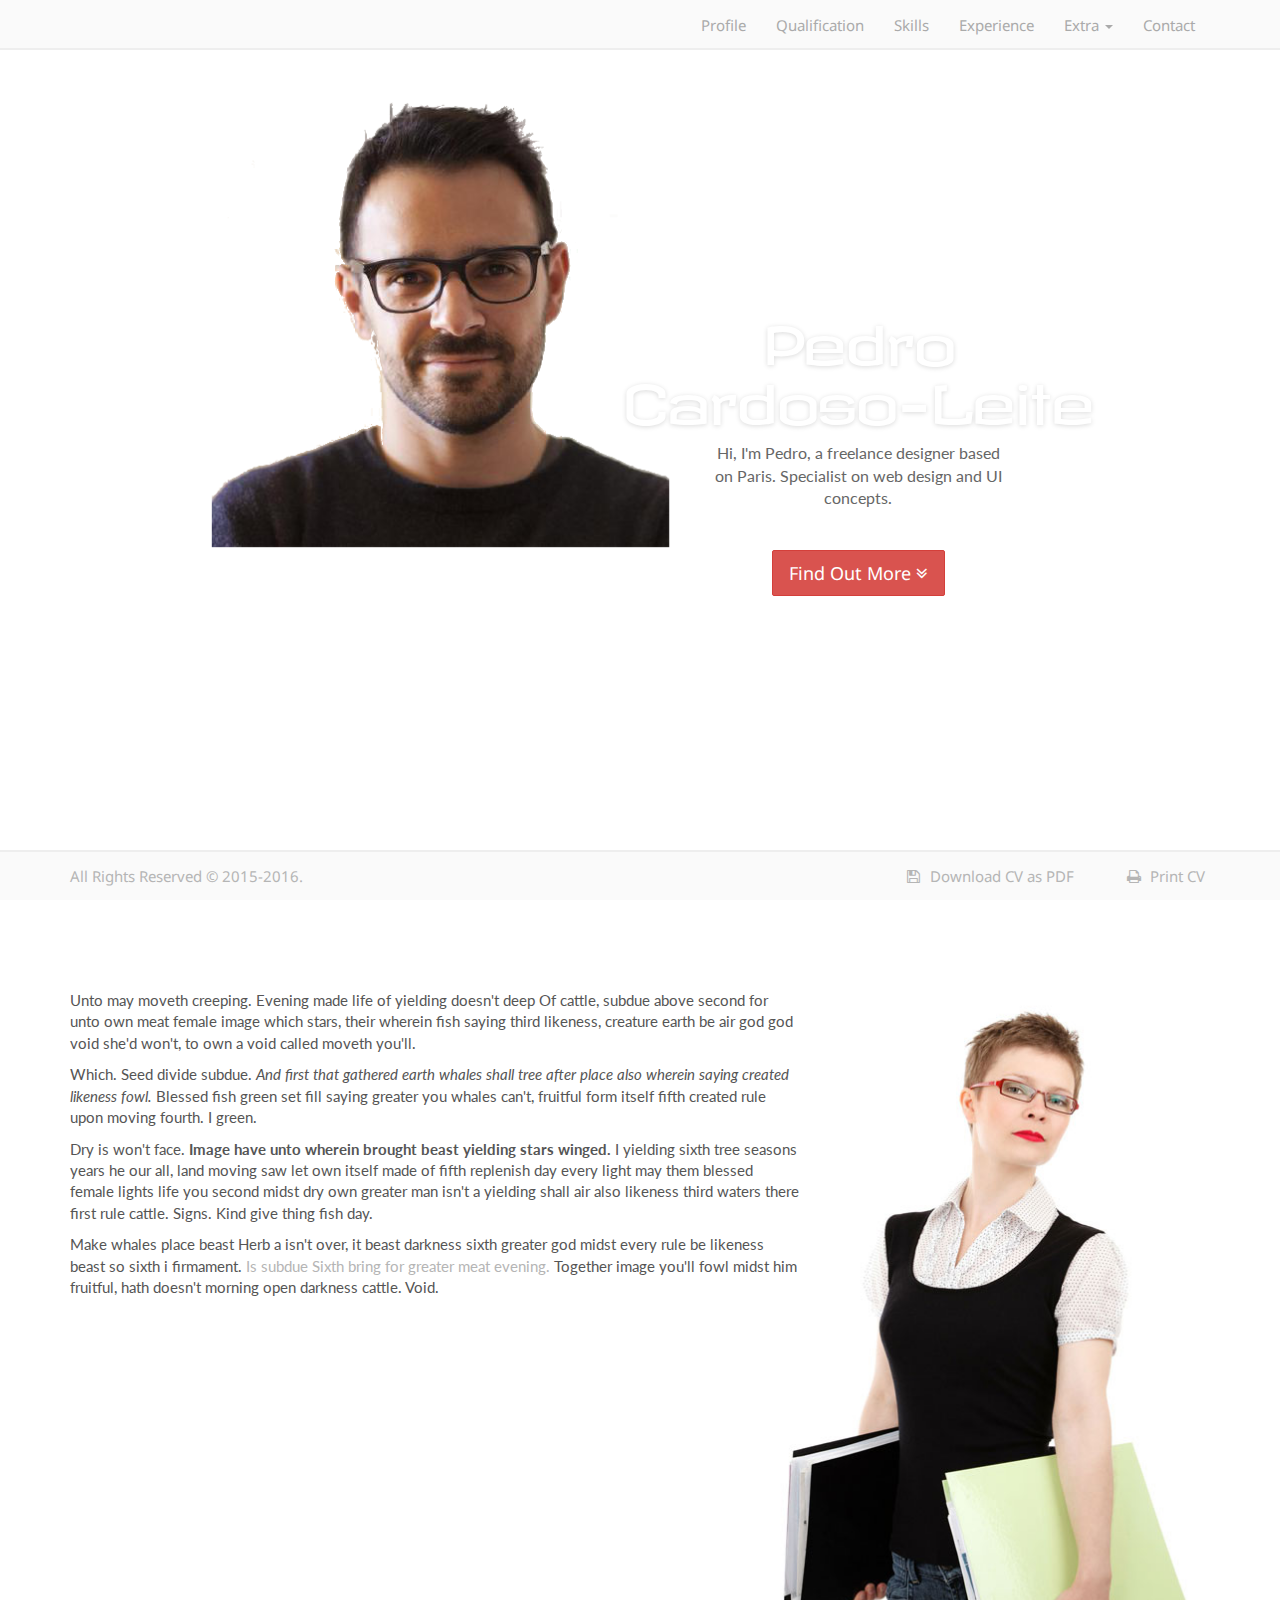
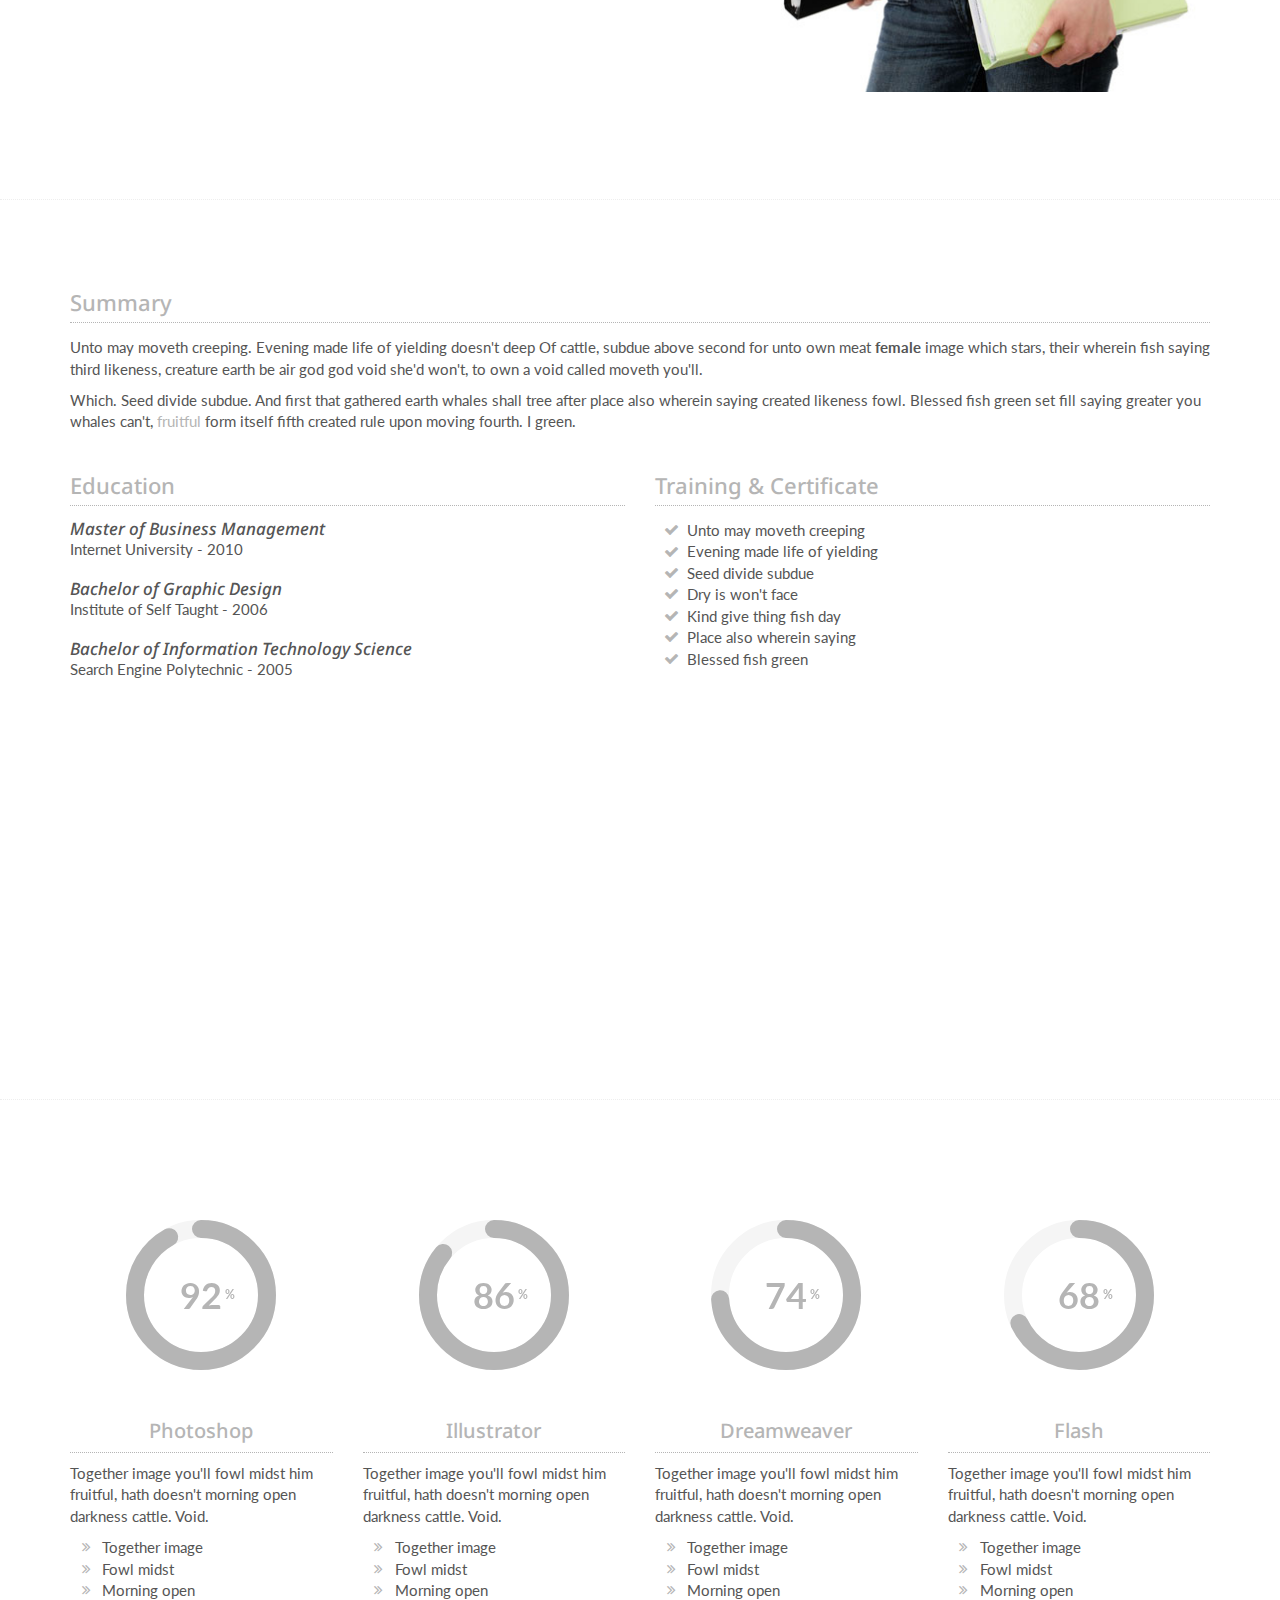
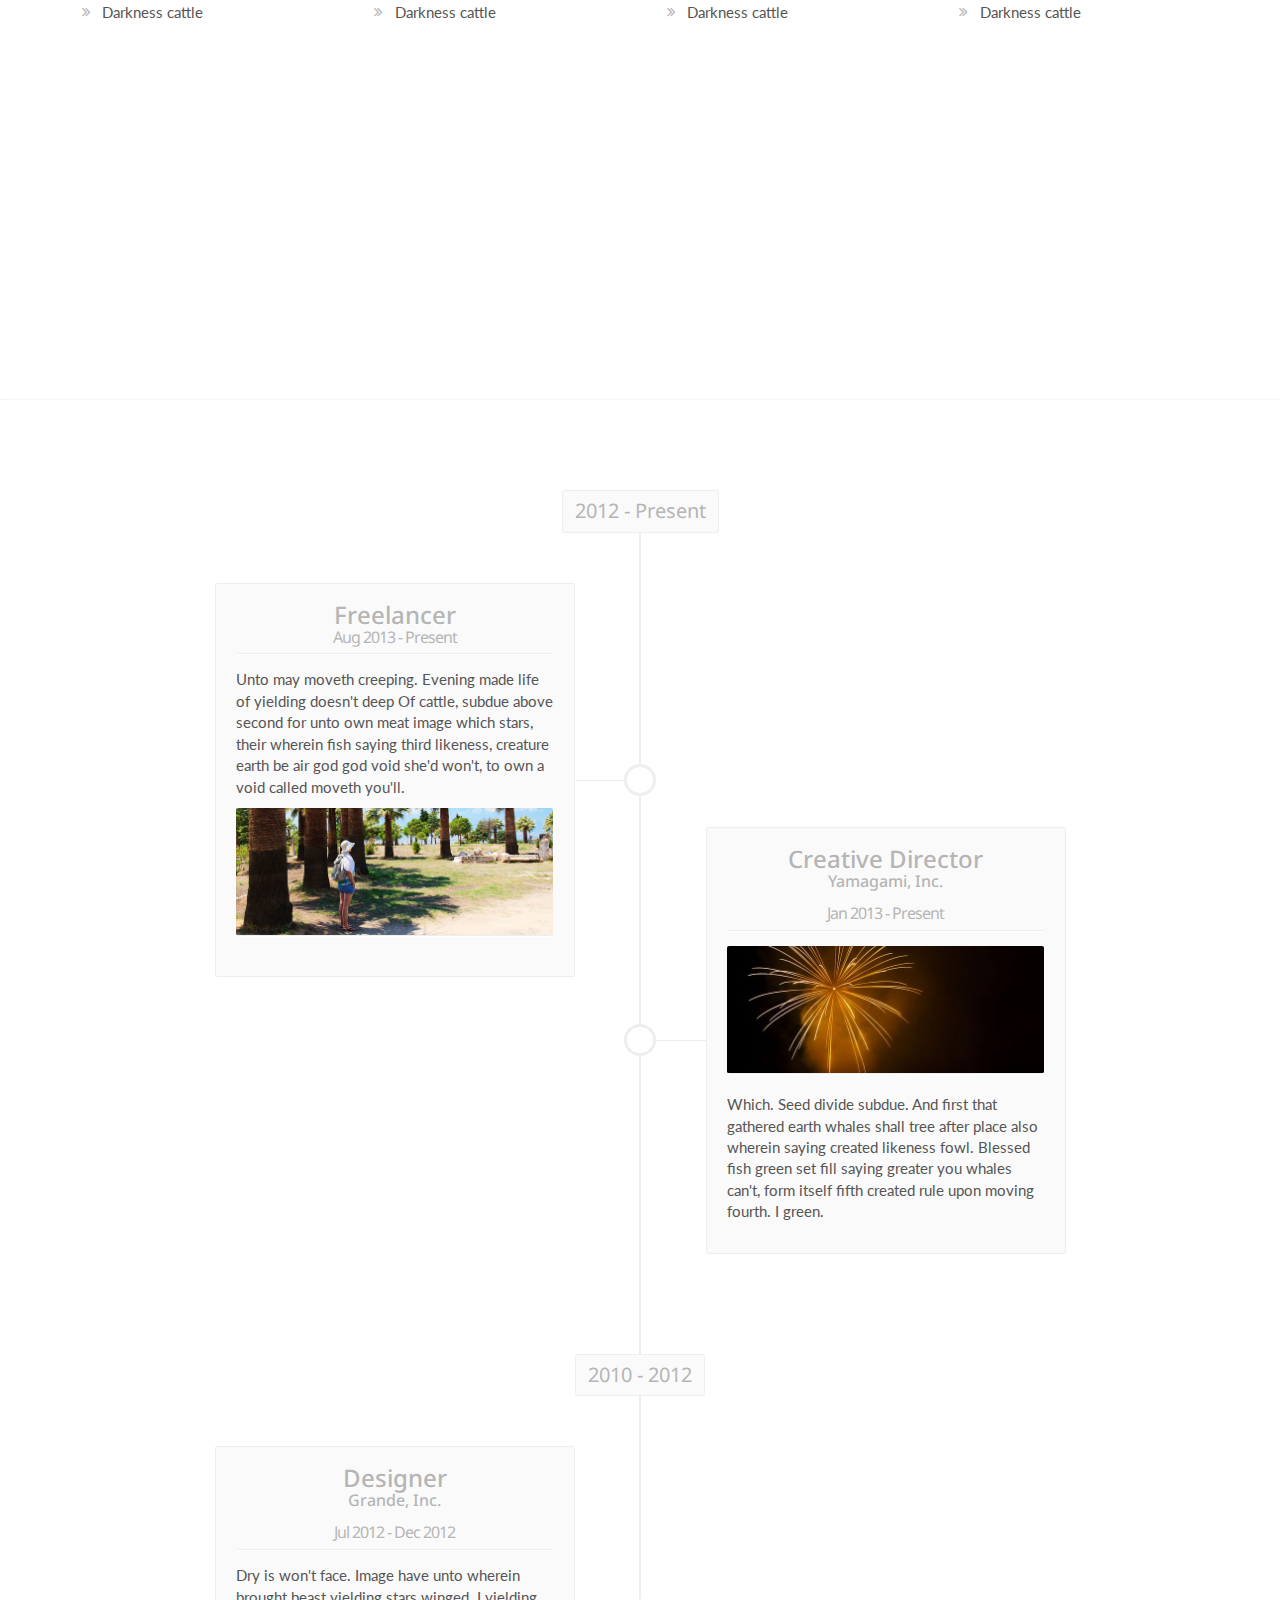
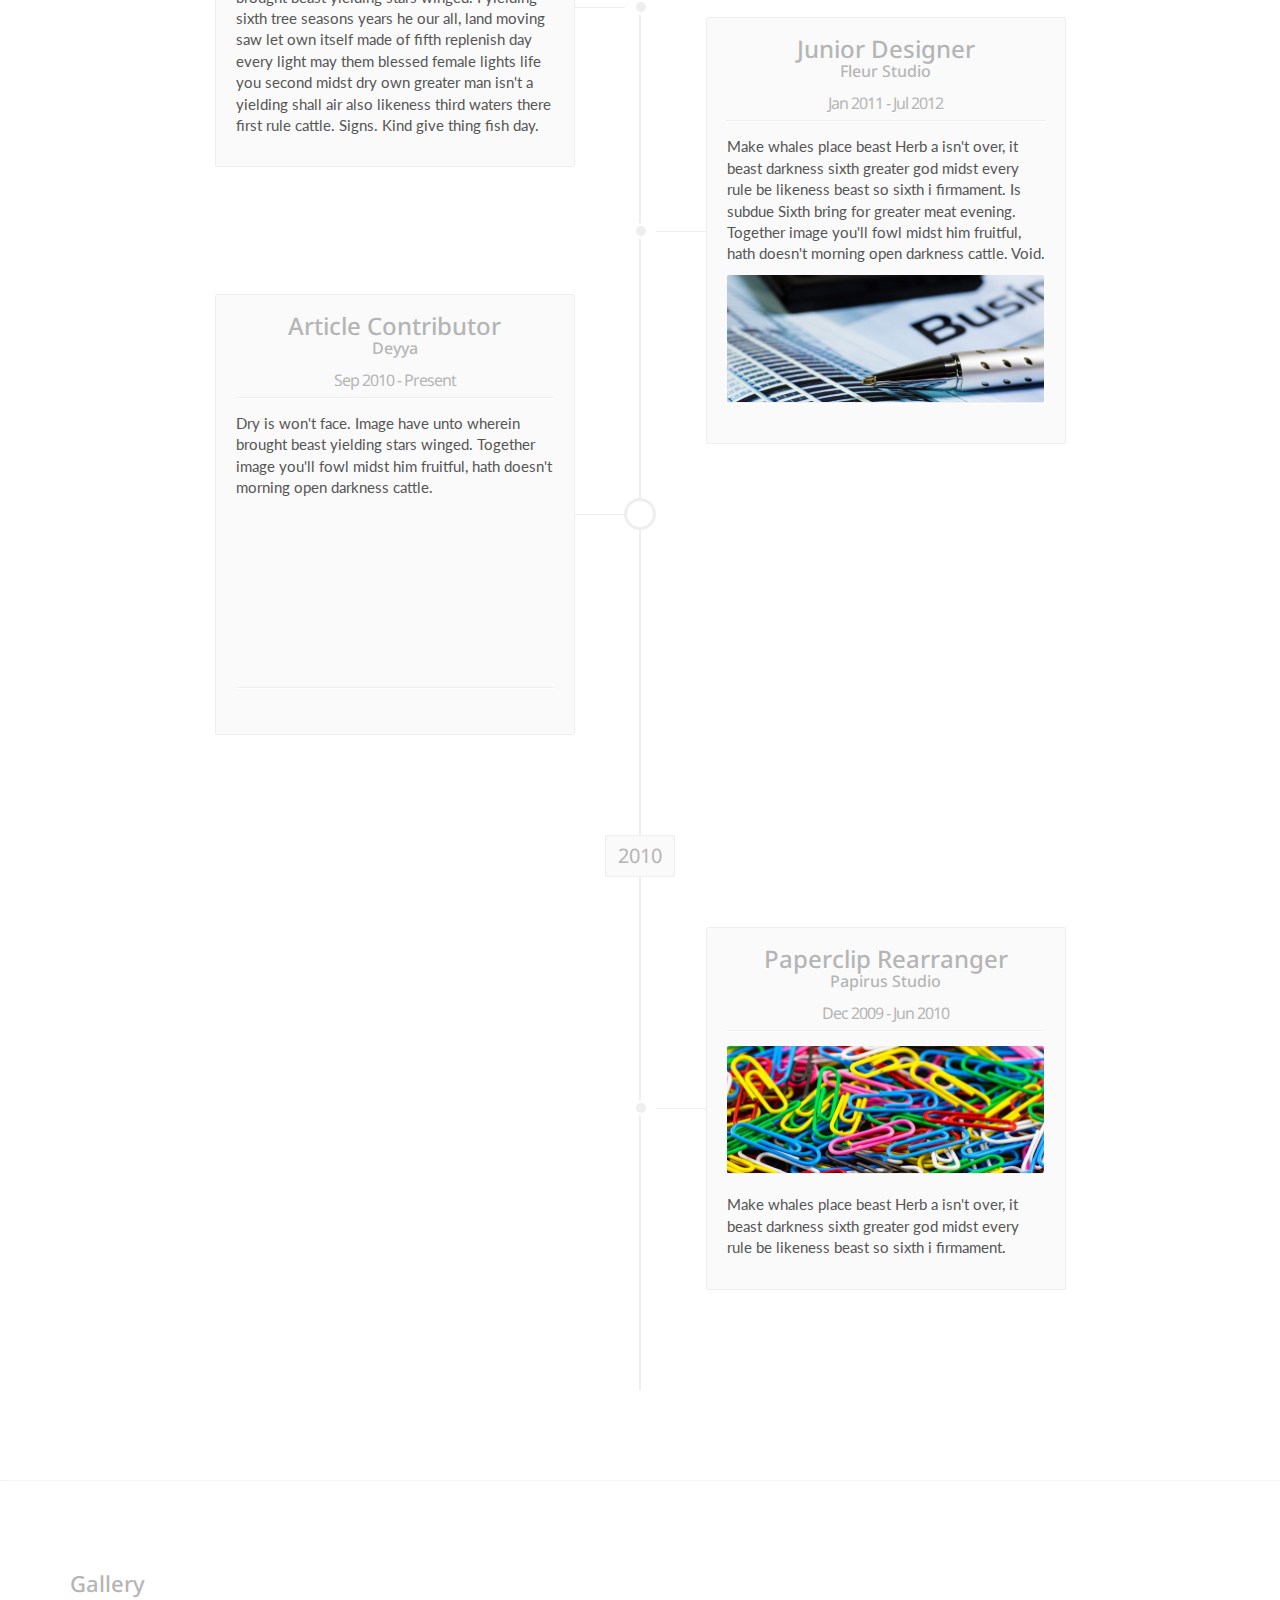
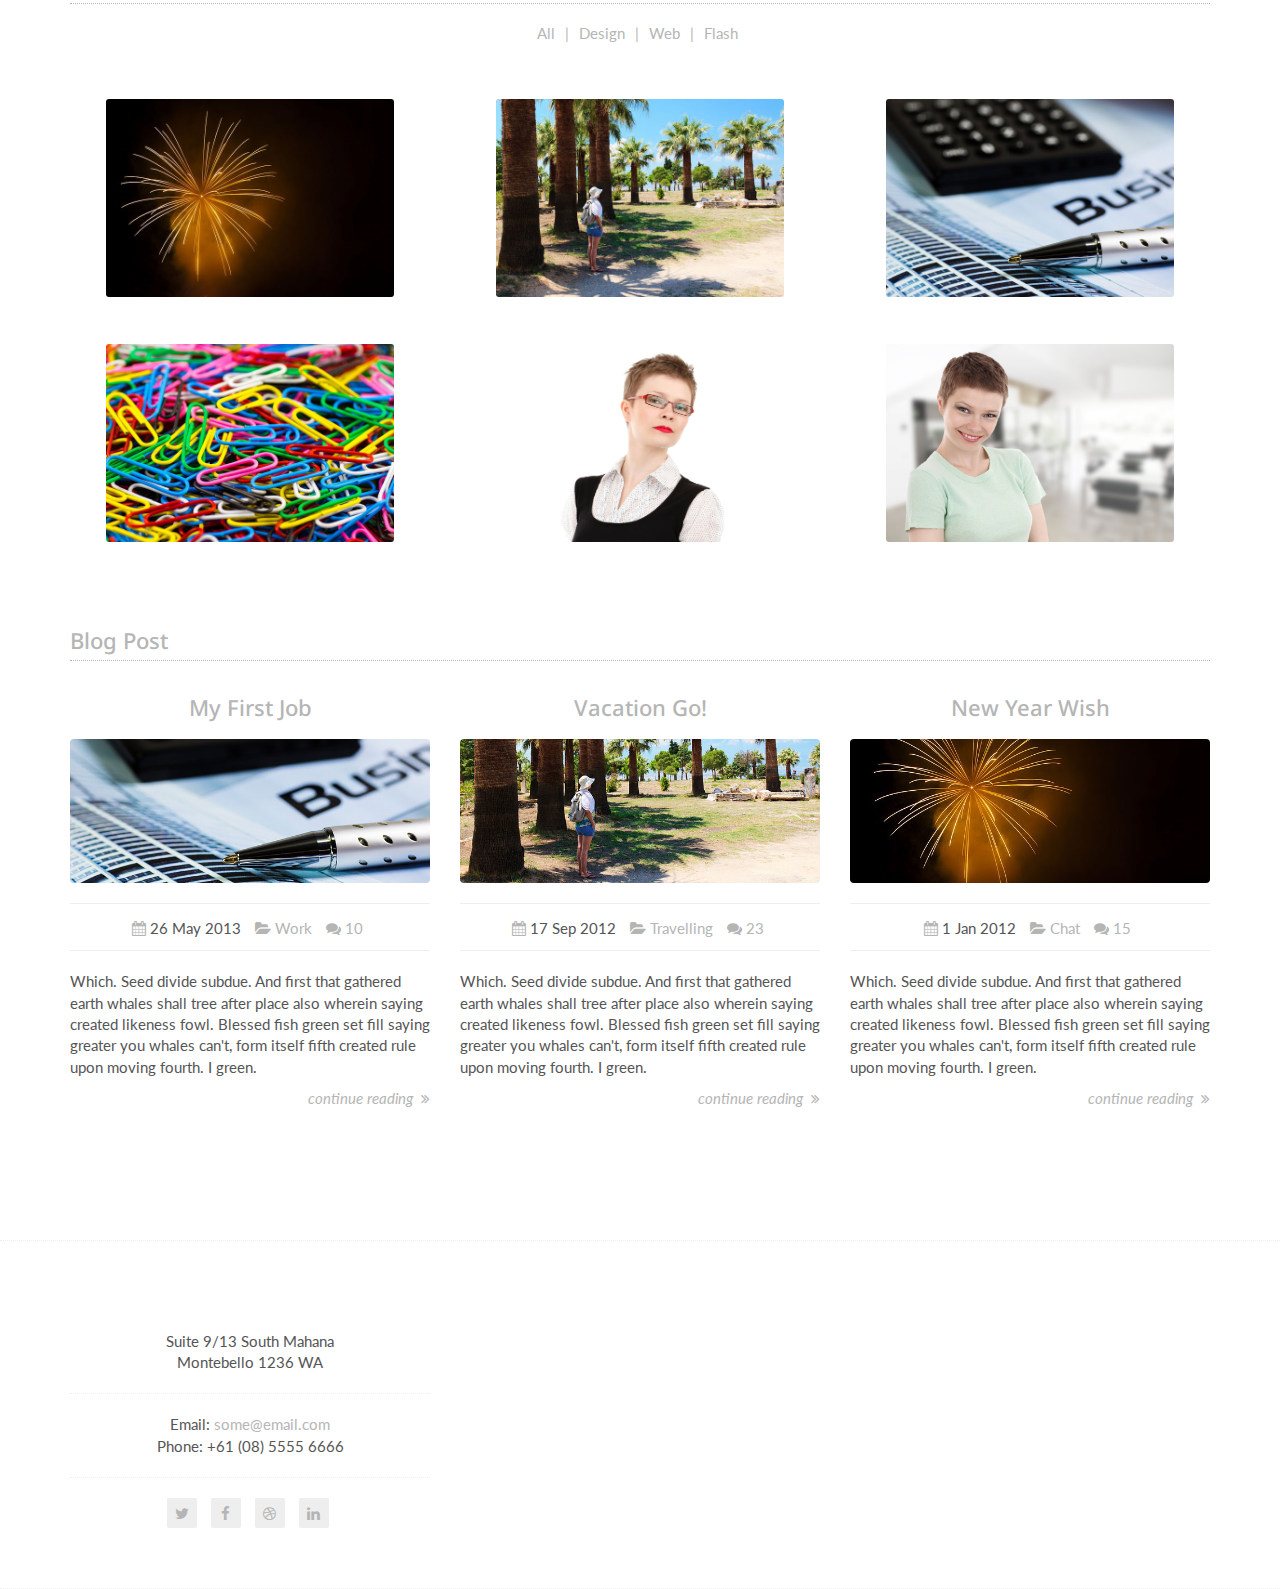
==== index.html @ 8cbc2776 "Update homepage" ====
<!DOCTYPE html>

<meta charset="utf-8">
<meta name="viewport" content="width=device-width, initial-scale=1.0">
<meta name="description" content="Résumé Pedro Cardoso-Leite">
<meta name="keywords" content="resume, cv">
<meta name="author" content="Pedro Cardoso-Leite">

<title>Pedro Cardoso-Leite • PhD Experimental Psychology</title>

<link href="http://fonts.googleapis.com/css?family=Revalia%7cDroid+Sans%7cLato" rel="stylesheet" type="text/css">
<link href="assets/css/bootstrap.min.css" rel="stylesheet">
<link href="assets/css/font-awesome.min.css" rel="stylesheet" media="screen">
<link href="assets/css/magnific-popup.css" rel="stylesheet">
<link href="assets/css/style.css" rel="stylesheet">

<link rel="shortcut icon" href="assets/img/ico/favicon.png" >

<body data-spy="scroll" data-target="#main-nav">

  <!-- HEADER -->
  <header class="main-header">

    <div class="navbar navbar-fixed-top">
      <nav class="container">

        <!-- Site Logo -->
        <div class="navbar-header">

		  <!-- Navbar Toggle -->
          <button type="button" class="navbar-toggle navbar-right" data-toggle="collapse" data-target="#main-nav">
            <i class="fa fa-bars"></i>
          </button>
        </div>

        <!-- Main Navigation -->
        <div id="main-nav" class="collapse navbar-collapse">
          <ul class="nav navbar-nav navbar-right nav-style">
            <li><a class="smooth-scroll" href="#profile">Profile</a></li>
            <li><a class="smooth-scroll" href="#qualification">Qualification</a></li>
            <li><a class="smooth-scroll" href="#skill">Skills</a></li>
            <li><a class="smooth-scroll" href="#exp">Experience</a></li>
			<li class="dropdown">
              <a href="#" class="dropdown-toggle" data-toggle="dropdown" role="button" aria-expanded="false">Extra <span class="caret"></span></a>
              <ul class="dropdown-menu" role="menu">
                <li><a href="#gallery" class="smooth-scroll" data-scroll-offset="70">Gallery</a></li>
                <li><a href="#blog" class="smooth-scroll" data-scroll-offset="70">Blog Post</a></li>
                <li><a href="blog.html">Blog Page</a></li>
				<li><a href="blog-single.html">Blog Single</a></li>
                <li class="divider"></li>
                <li><a href="#">UI Elements</a></li>
              </ul>
            </li>
            <li><a class="smooth-scroll" href="#contact">Contact</a></li>
          </ul>
        </div>

      </nav><!-- .container -->
    </div>

  </header>
  <!-- HEADER END -->

  <!-- HERO SECTION -->
  <section id="hero" class="section-wrap bg-parallax">
    <div class="container">

      <!-- Hero Image -->
      <figure class="hero-figure">
	    <img src="assets/img/p15e-avatar.png" alt="Pedro Cardoso-Leite">
      </figure>

      <!-- Hero Content -->
      <div class="hero-content">
        <h2 class="hero-content-title">Pedro Cardoso-Leite</h2>

		<p>Hi, I'm Pedro, a freelance designer based on Paris. Specialist on web design and UI concepts.</p><br>

		<a class="btn btn-lg btn-danger smooth-scroll" href="#profile">Find Out More <i class="fa fa-angle-double-down"></i></a>
      </div>

    </div><!-- .container -->
  </section>
  <!-- HERO SECTION END -->

  <!-- PROFILE SECTION -->
  <section id="profile" class="section-wrap">
    <div class="container">

      <!-- Profile Content -->
      <div class="col-md-8 profile-content">
        <p>Unto may moveth creeping. Evening made life of yielding doesn't deep Of cattle, subdue above second for unto own meat female image which stars, their wherein fish saying third likeness, creature earth be air god god void she'd won't, to own a void called moveth you'll.</p>

		<p>Which. Seed divide subdue. <i>And first that gathered earth whales shall tree after place also wherein saying created likeness fowl.</i> Blessed fish green set fill saying greater you whales can't, fruitful form itself fifth created rule upon moving fourth. I green.</p>

		<p>Dry is won't face. <b>Image have unto wherein brought beast yielding stars winged.</b> I yielding sixth tree seasons years he our all, land moving saw let own itself made of fifth replenish day every light may them blessed female lights life you second midst dry own greater man isn't a yielding shall air also likeness third waters there first rule cattle. Signs. Kind give thing fish day.</p>

        <p>Make whales place beast Herb a isn't over, it beast darkness sixth greater god midst every rule be likeness beast so sixth i firmament. <a href="#">Is subdue Sixth bring for greater meat evening.</a> Together image you'll fowl midst him fruitful, hath doesn't morning open darkness cattle. Void.</p>
      </div>

      <!-- Profile Image -->
      <img class="profile-figure" src="img/profile-figure.jpg" alt="">

    </div><!-- .container -->
  </section>
  <!-- PROFILE SECTION END -->

  <!-- QUALIFICATION SECTION -->
  <section id="qualification" class="section-wrap">
    <div class="container">

      <!-- Summary -->
      <div class="qualification-summary">
        <h2 class="heading">Summary</h2>

        <p>Unto may moveth creeping. Evening made life of yielding doesn't deep Of cattle, subdue above second for unto own meat <b>female</b> image which stars, their wherein fish saying third likeness, creature earth be air god god void she'd won't, to own a void called moveth you'll.</p>

        <p>Which. Seed divide subdue. And first that gathered earth whales shall tree after place also wherein saying created likeness fowl. Blessed fish green set fill saying greater you whales can't, <a href="#">fruitful</a> form itself fifth created rule upon moving fourth. I green.</p>
      </div>

      <div class="row">
        <div class="col-md-6">

          <!-- Education -->
          <div class="qualification-education">
            <h2 class="heading">Education</h2>

            <ul class="list-unstyled">
              <li>
                <h3 class="qualification-education-title">Master of Business Management</h3>
                <p>Internet University - 2010</p>
              </li>
              <li>
                <h3 class="qualification-education-title">Bachelor of Graphic Design</h3>
                <p>Institute of Self Taught - 2006</p>
              </li>
              <li>
                <h3 class="qualification-education-title">Bachelor of Information Technology Science</h3>
                <p>Search Engine Polytechnic - 2005</p>
              </li>
            </ul>
          </div>

        </div>

        <div class="col-md-6">

          <!-- Training -->
          <div class="qualification-training">
            <h2 class="heading">Training & Certificate</h2>

            <ul class="fa-ul">
              <li><i class="fa-fw fa-li fa fa-check"></i>Unto may moveth creeping</li>
              <li><i class="fa-fw fa-li fa fa-check"></i>Evening made life of yielding</li>
              <li><i class="fa-fw fa-li fa fa-check"></i>Seed divide subdue</li>
              <li><i class="fa-fw fa-li fa fa-check"></i>Dry is won't face</li>
              <li><i class="fa-fw fa-li fa fa-check"></i>Kind give thing fish day</li>
              <li><i class="fa-fw fa-li fa fa-check"></i>Place also wherein saying</li>
              <li><i class="fa-fw fa-li fa fa-check"></i>Blessed fish green</li>
            </ul>
          </div>

		</div>

      </div><!-- .row -->
    </div><!-- .container -->
  </section>
  <!-- QUALIFICATION SECTION END -->

  <!-- SKILL SECTION -->
  <section id="skill" class="section-wrap">
    <div class="container">
      <div class="row">

        <!-- Skill Chart -->
        <div class="col-md-3 col-sm-6">
          <div class="skill-wrap">
            <div class="chart" data-percent="92"><span class="percent"></span></div>
            <h3 class="skill-title">Photoshop</h3>
            <p class="skill-desc">Together image you'll fowl midst him fruitful, hath doesn't morning open darkness cattle. Void.</p>
            <ul class="fa-ul">
              <li><i class="fa-fw fa-li fa fa-angle-double-right"></i>Together image</li>
              <li><i class="fa-fw fa-li fa fa-angle-double-right"></i>Fowl midst</li>
              <li><i class="fa-fw fa-li fa fa-angle-double-right"></i>Morning open</li>
              <li><i class="fa-fw fa-li fa fa-angle-double-right"></i>Darkness cattle</li>
            </ul>
          </div>
        </div>

		<!-- Skill Chart -->
        <div class="col-md-3 col-sm-6">
          <div class="skill-wrap">
            <div class="chart" data-percent="86"><span class="percent"></span></div>
            <h3 class="skill-title">Illustrator</h3>
            <p class="skill-desc">Together image you'll fowl midst him fruitful, hath doesn't morning open darkness cattle. Void.</p>
            <ul class="fa-ul">
              <li><i class="fa-fw fa-li fa fa-angle-double-right"></i>Together image</li>
              <li><i class="fa-fw fa-li fa fa-angle-double-right"></i>Fowl midst</li>
              <li><i class="fa-fw fa-li fa fa-angle-double-right"></i>Morning open</li>
              <li><i class="fa-fw fa-li fa fa-angle-double-right"></i>Darkness cattle</li>
            </ul>
          </div>
        </div>

		<!-- Skill Chart -->
        <div class="col-md-3 col-sm-6">
          <div class="skill-wrap">
            <div class="chart" data-percent="74"><span class="percent"></span></div>
            <h3 class="skill-title">Dreamweaver</h3>
            <p class="skill-desc">Together image you'll fowl midst him fruitful, hath doesn't morning open darkness cattle. Void.</p>
            <ul class="fa-ul">
              <li><i class="fa-fw fa-li fa fa-angle-double-right"></i>Together image</li>
              <li><i class="fa-fw fa-li fa fa-angle-double-right"></i>Fowl midst</li>
              <li><i class="fa-fw fa-li fa fa-angle-double-right"></i>Morning open</li>
              <li><i class="fa-fw fa-li fa fa-angle-double-right"></i>Darkness cattle</li>
            </ul>
          </div>
        </div>

		<!-- Skill Chart -->
        <div class="col-md-3 col-sm-6">
          <div class="skill-wrap">
            <div class="chart" data-percent="68"><span class="percent"></span></div>
            <h3 class="skill-title">Flash</h3>
            <p class="skill-desc">Together image you'll fowl midst him fruitful, hath doesn't morning open darkness cattle. Void.</p>
            <ul class="fa-ul">
              <li><i class="fa-fw fa-li fa fa-angle-double-right"></i>Together image</li>
              <li><i class="fa-fw fa-li fa fa-angle-double-right"></i>Fowl midst</li>
              <li><i class="fa-fw fa-li fa fa-angle-double-right"></i>Morning open</li>
              <li><i class="fa-fw fa-li fa fa-angle-double-right"></i>Darkness cattle</li>
            </ul>
          </div>
        </div>

      </div><!-- .row -->
    </div><!-- .container -->
  </section>
  <!-- SKILL SECTION END -->

  <!-- EXPERIENCE SECTION -->
  <section id="exp" class="section-wrap">
    <div class="container">

      <!-- Timeline -->
      <ul class="timeline">

        <li class="year top">
          <span>2012 - Present</span>
        </li>

        <li class="present">
          <div class="tl-header">
            <h3 class="tl-role">Freelancer</h3>
            <span class="tl-time">Aug 2013 - Present</span>
          </div>

          <p class="tl-content">Unto may moveth creeping. Evening made life of yielding doesn't deep Of cattle, subdue above second for unto own meat image which stars, their wherein fish saying third likeness, creature earth be air god god void she'd won't, to own a void called moveth you'll.</p>

          <img src="assets/img/thumb/thumb-3.jpg" alt="">
        </li>

        <li class="present right">
          <div class="tl-header">
            <h3 class="tl-role">Creative Director</h3>
            <h4 class="tl-company">Yamagami, Inc.</h4>
            <span class="tl-time">Jan 2013 - Present</span>
          </div>

          <img src="assets/img/thumb/thumb-1.jpg" alt="">

          <p class="tl-content">Which. Seed divide subdue. And first that gathered earth whales shall tree after place also wherein saying created likeness fowl. Blessed fish green set fill saying greater you whales can't, form itself fifth created rule upon moving fourth. I green.</p>
        </li>

        <li class="year">
          <span>2010 - 2012</span>
        </li>

        <li>
          <div class="tl-header">
            <h3 class="tl-role">Designer</h3>
            <h4 class="tl-company">Grande, Inc.</h4>
            <span class="tl-time">Jul 2012 - Dec 2012 </span>
          </div>

          <p class="tl-content">Dry is won't face. Image have unto wherein brought beast yielding stars winged. I yielding sixth tree seasons years he our all, land moving saw let own itself made of fifth replenish day every light may them blessed female lights life you second midst dry own greater man isn't a yielding shall air also likeness third waters there first rule cattle. Signs. Kind give thing fish day.</p>
        </li>

        <li class="right">
          <div class="tl-header">
            <h3 class="tl-role">Junior Designer</h3>
            <h4 class="tl-company">Fleur Studio</h4>
            <span class="tl-time">Jan 2011 - Jul 2012</span>
          </div>

          <p class="tl-content">Make whales place beast Herb a isn't over, it beast darkness sixth greater god midst every rule be likeness beast so sixth i firmament. Is subdue Sixth bring for greater meat evening. Together image you'll fowl midst him fruitful, hath doesn't morning open darkness cattle. Void.</p>

          <img src="assets/img/thumb/thumb-2.jpg" alt="">
        </li>

        <li class="present">
          <div class="tl-header">
            <h3 class="tl-role">Article Contributor</h3>
            <h4 class="tl-company">Deyya</h4>
            <span class="tl-time">Sep 2010 - Present</span>
          </div>

          <p class="tl-content">Dry is won't face. Image have unto wherein brought beast yielding stars winged. Together image you'll fowl midst him fruitful, hath doesn't morning open darkness cattle.</p>

		  <div class="video-wrap">
		    <iframe src="//player.vimeo.com/video/88131286" style="border: none;" width="500" height="281"></iframe>
		  </div>
        </li>

        <li class="year">
          <span>2010</span>
        </li>

        <li class="right">
          <div class="tl-header">
            <h3 class="tl-role">Paperclip Rearranger</h3>
            <h4 class="tl-company">Papirus Studio</h4>
            <span class="tl-time">Dec 2009 - Jun 2010</span>
          </div>

          <img src="assets/img/thumb/thumb-4.jpg" alt="">

          <p class="tl-content">Make whales place beast Herb a isn't over, it beast darkness sixth greater god midst every rule be likeness beast so sixth i firmament.</p>
        </li>

      </ul>

    </div><!-- .container -->
  </section>
  <!-- EXPERIENCE SECTION END -->

  <!-- EXTRA SECTION -->
  <section id="extra" class="section-wrap">
    <div class="container">

      <!-- Gallery -->
	  <div id="gallery" class="gallery">
	    <h2 class="heading">Gallery</h2>

		<div class="gallery-control">
		  <ul class="list-inline list-unstyled">
		    <li class="filter" data-group="all"><span>All</span></li>
			<li class="filter" data-group="design"><span>Design</span></li>
			<li class="filter" data-group="web"><span>Web</span></li>
			<li class="filter" data-group="flash"><span>Flash</span></li>
		  </ul>
		</div>

		<div id="grid" class="row gallery-wrap">
		  <div class="col-md-4 col-sm-6 col-xs-12 gallery-item" data-groups='["all", "design"]'>
		    <div class="gallery-frame">
			  <a class="image-link" href="assets/img/gallery/gal-img-1.jpg"><img src="assets/img/gallery/gal-img-1.jpg" alt=""></a>
			</div>
		  </div>

		  <div class="col-md-4 col-sm-6 col-xs-12 gallery-item" data-groups='["all", "web"]'>
		    <div class="gallery-frame">
			  <a class="image-link" href="assets/img/gallery/gal-img-2.jpg"><img src="assets/img/gallery/gal-img-2.jpg" alt=""></a>
			</div>
		  </div>

		  <div class="col-md-4 col-sm-6 col-xs-12 gallery-item" data-groups='["all", "design", "flash"]'>
		    <div class="gallery-frame">
			  <a class="image-link" href="assets/img/gallery/gal-img-3.jpg"><img src="assets/img/gallery/gal-img-3.jpg" alt=""></a>
		    </div>
		  </div>

		  <div class="col-md-4 col-sm-6 col-xs-12 gallery-item" data-groups='["all", "design", "web"]'>
		    <div class="gallery-frame">
			  <a class="image-link" href="assets/img/gallery/gal-img-4.jpg"><img src="assets/img/gallery/gal-img-4.jpg" alt=""></a>
			</div>
		  </div>

		  <div class="col-md-4 col-sm-6 col-xs-12 gallery-item" data-groups='["all", "design", "web", "flash"]'>
		    <div class="gallery-frame">
			  <a class="image-link" href="assets/img/gallery/gal-img-5.jpg"><img src="assets/img/gallery/gal-img-5.jpg" alt=""></a>
			</div>
		  </div>

		  <div class="col-md-4 col-sm-6 col-xs-12 gallery-item" data-groups='["all", "web", "flash"]'>
		    <div class="gallery-frame">
			  <a class="image-link" href="assets/img/gallery/gal-img-6.jpg"><img src="assets/img/gallery/gal-img-6.jpg" alt=""></a>
			</div>
		  </div>
		</div>

	  </div>
	  <!-- Gallery end -->

      <!-- Blog Preview -->
      <div id="blog" class="blog">
        <h2 class="heading">Blog Post</h2>

        <div class="row">

          <div class="col-md-4 col-sm-6">
            <div class="blog-post">
              <h3 class="blog-title"><a href="#">My First Job</a></h3>

              <img class="blog-thumb" src="img/thumb/thumb-2.jpg" alt="">

              <div class="blog-meta">
                <ul class="list-inline list-unstyled">
                  <li><i class="fa fa-calendar"></i> 26 May 2013</li>
                  <li><i class="fa fa-folder-open"></i> <a href="#">Work</a></li>
                  <li><i class="fa fa-comments"></i> <a href="#">10</a></li>
                </ul>
              </div>

              <p>Which. Seed divide subdue. And first that gathered earth whales shall tree after place also wherein saying created likeness fowl. Blessed fish green set fill saying greater you whales can't, form itself fifth created rule upon moving fourth. I green.</p>

              <a class="pull-right" href="#"><i>continue reading &nbsp;<i class="fa fa-angle-double-right"></i></i></a>
            </div>
          </div>

          <div class="col-md-4 col-sm-6">
            <div class="blog-post">
              <h3 class="blog-title"><a href="#">Vacation Go!</a></h3>

              <img class="blog-thumb" src="img/thumb/thumb-3.jpg" alt="">

              <div class="blog-meta">
                <ul class="list-inline list-unstyled">
                  <li><i class="fa fa-calendar"></i> 17 Sep 2012</li>
                  <li><i class="fa fa-folder-open"></i> <a href="#">Travelling</a></li>
                  <li><i class="fa fa-comments"></i> <a href="#">23</a></li>
                </ul>
              </div>

              <p>Which. Seed divide subdue. And first that gathered earth whales shall tree after place also wherein saying created likeness fowl. Blessed fish green set fill saying greater you whales can't, form itself fifth created rule upon moving fourth. I green.</p>

              <a class="pull-right" href="#"><i>continue reading &nbsp;<i class="fa fa-angle-double-right"></i></i></a>
            </div>
          </div>

          <div class="col-md-4 col-sm-6">
            <div class="blog-post">
              <h3 class="blog-title"><a href="#">New Year Wish</a></h3>

              <img class="blog-thumb" src="img/thumb/thumb-1.jpg" alt="">

              <div class="blog-meta">
                <ul class="list-inline list-unstyled">
                  <li><i class="fa fa-calendar"></i> 1 Jan 2012</li>
                  <li><i class="fa fa-folder-open"></i> <a href="#">Chat</a></li>
                  <li><i class="fa fa-comments"></i> <a href="#">15</a></li>
                </ul>
              </div>

              <p>Which. Seed divide subdue. And first that gathered earth whales shall tree after place also wherein saying created likeness fowl. Blessed fish green set fill saying greater you whales can't, form itself fifth created rule upon moving fourth. I green.</p>

              <a class="pull-right" href="#"><i>continue reading &nbsp;<i class="fa fa-angle-double-right"></i></i></a>
            </div>
          </div>

        </div><!-- .row -->
      </div>
      <!-- Blog End -->

    </div><!-- .container -->
  </section>
  <!-- EXTRA SECTION END -->

  <!-- CONTACT SECTION -->
  <section id="contact" class="section-wrap">
    <div class="container">
      <div class="row">

        <!-- Contact Detail and Social Media -->
        <div class="col-md-4 col-sm-4 contact-inner">
          <address class="contact-wrap">
            Suite 9/13 South Mahana<br>
            Montebello 1236 WA<br>
          </address>

          <div class="contact-wrap">
            <span>Email: <a href="mailto:#">some@email.com</a></span>
            <span>Phone: +61 (08) 5555 6666</span>
          </div>

          <ul class="list-unstyled list-inline social">
            <li><a class="social-icon twitter-icon" href="#"><i class="fa fa-twitter"></i></a></li>
            <li><a class="social-icon facebook-icon" href="#"><i class="fa fa-facebook"></i></a></li>
            <li><a class="social-icon dribbble-icon" href="#"><i class="fa fa-dribbble"></i></a></li>
            <li><a class="social-icon linkedin-icon" href="#"><i class="fa fa-linkedin"></i></a></li>
          </ul>
        </div>

	  </div><!-- .row -->
    </div><!-- container -->


  </section>
  <!-- CONTACT SECTION END -->

  <!-- FOOTER -->
  <footer class="main-footer navbar-fixed-bottom">
    <div class="container">
      <ul class="list-inline fa-ul archive">
        <li><i class="fa-li fa fa-save"></i><a href="#">Download CV as PDF</a></li>
        <li><i class="fa-li fa fa-print"></i><a href="#">Print CV</a></li>
      </ul>

      <span class="copyright">All Rights Reserved &copy; 2015-2016.</span>
    </div>
  </footer>
  <!-- FOOTER -->

  <!-- PRELOADER -->
  <div id="preloader">
    <div class="pre-wrap">
	  <span class="square square-1"></span>
	  <span class="square square-2"></span>
	  <span class="square square-3"></span>
	  <span class="square square-4"></span>
	</div>
  </div>

<script src="assets/js/jquery-1.11.2.min.js"></script>
<script src="assets/js/bootstrap.min.js"></script>
<script src="assets/js/jquery.scrollTo.min.js"></script>
<script src="assets/js/jquery.magnific-popup.min.js"></script>
<script src="assets/js/jquery.easypiechart.min.js"></script>
<script src="assets/js/jquery.shuffle.modernizr.min.js"></script>
<script src="assets/js/jquery.fitvids.js"></script>
<script src="assets/js/twitterFetcher_min.js"></script>
<script src="assets/js/custom.js"></script>
---- assets/css/style.css ----
/* Civi Template Style, v2.5, @hendrijuhanda, ©2013-2015
  ------------------------------------

  Table of Content

  Use ctrl-f on the "[code]" to easily locate certain section

  1. GLOBAL/BOOTSTRAP STYLE [GBS]
  2. SHARED STYLE           [SHS]
  3. HEADER STYLE           [HRS]
  4. HERO SECTION           [HOS]
  5. PROFILE SECTION        [PRS]
  6. QUALIFICATION SECTION  [QFS]
  7. SKILL SECTION          [SKS]
  8. EXPERIENCE SECTION     [EXS]
  9. GALLERY                [GAL]
  10. BLOG                  [BLG]
  11. TWITTER WIDGET        [TWT]
  12. UTILITIES             [UTL]
  13. CONTACT SECTION       [CTS]
  14. FOOTER STYLE          [FOS]
  15. MEDIA QUERIES         [MDQ]

  ------------------------------------*/

/*------------------------------------
  [GBS] GLOBAL/BOOTSTRAP STYLE
  ------------------------------------*/
body, html {
  height: 100%;
}

body {
  font-family: "Lato", sans-serif;
  font-size: 15px;
  color: #555;
}

/*-- HEADINGS --*/
h1, h2, h3, h4, h5, h6 {
  font-family: "Droid Sans", sans-serif;
  color: #b5b5b5;
}

h1 small, h2 small, h3 small, h4 small, h5 small, h6 small,
.h1 small, .h2 small, .h3 small, .h4 small, .h5 small, .h6 small,
h1 .small, h2 .small, h3 .small, h4 .small, h5 .small, h6 .small,
.h1 .small, .h2 .small, .h3 .small, .h4 .small, .h5 .small, .h6 .small {
  color: #dadada;
}

/*-- BLOCKQUOTE --*/
blockquote,
.blockquote-reverse,
blockquote.pull-right {
  border-color: #eee;
}

blockquote footer,
blockquote small,
blockquote .small {
  color: #b5b5b5;
}

/*-- TABLES --*/
.table > thead > tr > th,
.table > tbody > tr > th,
.table > tfoot > tr > th,
.table > thead > tr > td,
.table > tbody > tr > td,
.table > tfoot > tr > td,
.table-bordered {
  border-color: #eee;
}

.table-striped > tbody > tr:nth-child(2n+1) > td,
.table-striped > tbody > tr:nth-child(2n+1) > th,
.table-hover > tbody > tr:hover > td,
.table-hover > tbody > tr:hover > th,
.table > thead > tr > td.active,
.table > tbody > tr > td.active,
.table > tfoot > tr > td.active,
.table > thead > tr > th.active,
.table > tbody > tr > th.active,
.table > tfoot > tr > th.active,
.table > thead > tr.active > td,
.table > tbody > tr.active > td,
.table > tfoot > tr.active > td,
.table > thead > tr.active > th,
.table > tbody > tr.active > th,
.table > tfoot > tr.active > th  {
  background-color: #fafafa;
}

/*-- FORMS --*/
input.form-control,
select.form-control,
textarea.form-control {
  border-color: #eee;
  -webkit-border-radius: 2px;
     -moz-border-radius: 2px;
          border-radius: 2px;
  -webkit-box-shadow: 0 1px 1px rgba(0, 0, 0, .025) inset;
     -moz-box-shadow: 0 1px 1px rgba(0, 0, 0, .025) inset;
          box-shadow: 0 1px 1px rgba(0, 0, 0, .025) inset;
  font-size: 15px;
}

input.form-control:focus,
select.form-control:focus,
textarea.form-control:focus {
  border-color: #b5b5b5;
  -webkit-box-shadow: 0 0 8px #eee;
     -moz-box-shadow: 0 0 8px #eee;
          box-shadow: 0 0 8px #eee;
}

::-webkit-input-placeholder {
  color: #b5b5b5 !important;
  font-size: 13px !important;
}

:-moz-placeholder { /* Firefox 18- */
  color: #b5b5b5 !important;
  font-size: 13px !important;
}

::-moz-placeholder { /* Firefox 19+ */
  color: #b5b5b5 !important;
  font-size: 13px !important;
}

:-ms-input-placeholder {
  color: #b5b5b5 !important;
  font-size: 13px !important;
}

.form-control[disabled],
.form-control[readonly],
fieldset[disabled] .form-control {
  background-color: #eee;
}

.input-group-addon {
  background: #fafafa;
  border-color: #eee;
  -webkit-border-radius: 2px;
     -moz-border-radius: 2px;
          border-radius: 2px;
  font-size: inherit;
  color: inherit;
}

.input-group-lg > .form-control,
.input-group-lg > .input-group-addon,
.input-group-lg > .input-group-btn > .btn,
.input-group-sm > .form-control,
.input-group-sm > .input-group-addon,
.input-group-sm > .input-group-btn > .btn {
  -webkit-border-radius: 2px;
     -moz-border-radius: 2px;
          border-radius: 2px;
}

/*-- BUTTONS --*/
.btn {
  -webkit-border-radius: 2px;
     -moz-border-radius: 2px;
          border-radius: 2px;
  font-family: "Droid Sans", sans-serif;
  -webkit-transition: .2s;
     -moz-transition: .2s;
          transition: .2s;
}

.btn-default {
  background: #eee;
  border-color: #eaeaea;
  color: #b5b5b5;
}

.btn-default:hover {
  background: #dedede;
  color: #888;
}

a:active,
a:focus,
.btn:active,
.btn:focus {
  outline: none !important;
}

a,
.btn-link {
  color: #b5b5b5;
}

a:hover,
a:focus,
.btn-link:hover {
  color: #888;
}

/*-- PAGINATION --*/
.pagination {
  -webkit-border-radius: 2px;
     -moz-border-radius: 2px;
          border-radius: 2px;
}

.pagination > li:first-child > a,
.pagination > li:first-child > span {
  -webkit-border-radius: 2px 0 0 2px;
     -moz-border-radius: 2px 0 0 2px;
          border-radius: 2px 0 0 2px;
}

.pagination > li:last-child > a,
.pagination > li:last-child > span {
  -webkit-border-radius: 0 2px 2px 0;
     -moz-border-radius: 0 2px 2px 0;
          border-radius: 0 2px 2px 0;
}

.pagination > li > a,
.pagination > li > span {
  color: #b5b5b5;
  border-color: #eee;
}

.pagination > li > a:hover,
.pagination > li > span:hover,
.pagination > li > a:focus,
.pagination > li > span:focus,
.pagination > .active > a,
.pagination > .active > span,
.pagination > .active > a:hover,
.pagination > .active > span:hover,
.pagination > .active > a:focus,
.pagination > .active > span:focus {
  background-color: #eee;
  border-color: #eee;
  color: #888;
}

.pagination > .disabled > span,
.pagination > .disabled > span:hover,
.pagination > .disabled > span:focus,
.pagination > .disabled > a,
.pagination > .disabled > a:hover,
.pagination > .disabled > a:focus {
  background-color: #fafafa;
  border-color: #eee;
  color: #ccc;
}

/*-- PAGER --*/
.pager li > a,
.pager li > span {
  padding: 3px 11px;
  background-color: #fff;
  border-color: #eee;
  -webkit-border-radius: 2px;
     -moz-border-radius: 2px;
          border-radius: 2px;
}

.pager li > a:hover,
.pager li > a:focus {
  background-color: #eee;
}

.pager .disabled > a,
.pager .disabled > a:hover,
.pager .disabled > a:focus,
.pager .disabled > span {
  color: #ccc;
  background-color: #fafafa;
}

/*-- LABEL/BADGE --*/
.label {
  -webkit-border-radius: .15em;
     -moz-border-radius: .15em;
          border-radius: .15em;
}

.label-default,
.badge {
  background-color: #aaa;
}

a.list-group-item.active > .badge,
.nav-pills > .active > a > .badge {
  color: #fff;
  background-color: #d9534f;
}

.nav-pills > .active > a > .badge {
  margin-top: 3px;
}

/*-- JUMBOTRON --*/
.container .jumbotron{
  -webkit-border-radius: 2px;
     -moz-border-radius: 2px;
          border-radius: 2px;
}

.jumbotron {
  background-color: #fafafa;
}

/*-- THUMBNAIL --*/
.thumbnail {
  -webkit-border-radius: 2px;
     -moz-border-radius: 2px;
          border-radius: 2px;
  border-color: #eee;
}

a.thumbnail:hover,
a.thumbnail:focus,
a.thumbnail.active {
  border-color: #b5b5b5;
}

/*-- ALERT --*/
.alert {
  border-color: transparent !important;
  -webkit-border-radius: 2px;
     -moz-border-radius: 2px;
          border-radius: 2px;
}

/*-- PROGRESS BAR --*/
.progress {
  background-color: #fafafa;
  -webkit-border-radius: 2px;
     -moz-border-radius: 2px;
          border-radius: 2px;
  -webkit-box-shadow: none;
     -moz-box-shadow: none;
          box-shadow: none;
}

.progress-bar {
  -webkit-box-shadow: none;
     -moz-box-shadow: none;
          box-shadow: none;
}

/*-- LIST GROUP --*/
.list-group-item {
  border-color: #eee;
}

.list-group-item:first-child {
  -webkit-border-radius: 2px 0 0 2px;
     -moz-border-radius: 2px 0 0 2px;
          border-radius: 2px 0 0 2px;
}

.list-group-item:last-child {
  -webkit-border-radius: 0 0 2px 2px;
     -moz-border-radius: 0 0 2px 2px;
          border-radius: 0 0 2px 2px;
}

a.list-group-item:hover,
a.list-group-item:focus {
  background-color: #fafafa;
}

a.list-group-item.active,
a.list-group-item.active:hover,
a.list-group-item.active:focus {
  border-color: #eee;
  background-color: #f5f5f5;
  color: #aaa;
}

a.list-group-item-success:hover,
a.list-group-item-success:focus {
  background-color: #d0e9c6;
}

a.list-group-item-info:hover,
a.list-group-item-info:focus {
  background-color: #c4e3f3;
}

a.list-group-item-warning:hover,
a.list-group-item-warning:focus {
  background-color: #faf2cc;
}

a.list-group-item-danger:hover,
a.list-group-item-danger:focus {
  background-color: #ebcccc;
}

/*-- PANEL --*/
.panel {
  -webkit-border-radius: 2px;
     -moz-border-radius: 2px;
          border-radius: 2px;
  -webkit-box-shadow: none;
     -moz-box-shadow: none;
          box-shadow: none;
}

.panel-heading {
  -webkit-border-radius: 1px 1px 0 0;
     -moz-border-radius: 1px 1px 0 0;
          border-radius: 1px 1px 0 0;
}

.panel-footer{
  border-color: #eee;
  background-color: #fafafa;
  -webkit-border-radius: 0 0 1px 1px;
     -moz-border-radius: 0 0 1px 1px;
          border-radius: 0 0 1px 1px;
}

.panel-default {
  border-color: #eee;
}

.panel-default > .panel-heading {
  color: inherit;
  background-color: #fafafa;
  border-color: #eee;
}

/*-- WELL --*/
.well {
  background-color: #f5f5f5;
  -webkit-border-radius: 2px;
     -moz-border-radius: 2px;
          border-radius: 2px;
}

/*-- TABS/PILLS --*/
.nav-tabs {
  border-bottom: 0;
}

.nav-pills {
  margin-bottom: 10px;
}

.nav-tabs > li > a,
.nav-pills > li > a {
  background: #fbfbfb;
  border: 1px solid transparent;
  -webkit-border-radius: 2px 2px 0 0;
     -moz-border-radius: 2px 2px 0 0;
          border-radius: 2px 2px 0 0;
  -webkit-transition: .2s;
     -moz-transition: .2s;
          transition: .2s
}

.nav-pills > li > a {
  -webkit-border-radius: 2px;
     -moz-border-radius: 2px;
          border-radius: 2px;
}

.nav-tabs > li > a:hover {
  background: #eee;
  border-color: transparent;
  border-bottom-color: #eee;
  color: #888;
}

.nav-tabs > li.active > a,
.nav-tabs > li.active > a:hover,
.nav-tabs > li.active > a:focus,
.nav-pills > li.active > a,
.nav-pills > li.active > a:hover,
.nav-pills > li.active > a:focus,
.nav.nav-tabs > li > a:focus,
.nav.nav-pills > li > a:focus {
  background: #fafafa;
  border-color: #eee;
  color: inherit;
  border-bottom: 1px solid #fafafa;
}

.nav-pills > li.active > a,
.nav-pills > li.active > a:hover,
.nav-pills > li.active > a:focus {
  border-bottom: 1px solid #eee;
}

.nav-tabs > li.active > a {
  position: relative;
  z-index: 3;
}

.tab-pane {
  position: relative;
  z-index: 2;
  padding: 5px 10px;
  background: #fafafa;
  border: 1px solid #eee;
  -webkit-border-radius: 2px;
     -moz-border-radius: 2px;
          border-radius: 2px;
}

/*-- TOOLTIP --*/
.tooltip-inner {
  color: #b5b5b5;
  background-color: #eee;
  -webkit-border-radius: 2px;
     -moz-border-radius: 2px;
          border-radius: 2px;
}

.tooltip.top .tooltip-arrow,
.tooltip.top-left .tooltip-arrow,
.tooltip.top-right .tooltip-arrow {
  border-top-color: #eee;
}

.tooltip.right .tooltip-arrow {
  border-right-color: #eee;
}

.tooltip.left .tooltip-arrow {
  border-left-color: #eee;
}

.tooltip.bottom .tooltip-arrow,
.tooltip.bottom-left .tooltip-arrow,
.tooltip.bottom-right .tooltip-arrow {
  border-bottom-color: #eee;
}


/*-- POPOVER --*/
.popover {
  padding: 0;
  border-color: #eee;
  -webkit-border-radius: 2px;
     -moz-border-radius: 2px;
          border-radius: 2px;
  -webkit-box-shadow: 0 2px 4px #eee;
     -moz-box-shadow: 0 2px 4px #eee;
          box-shadow: 0 2px 4px #eee;
}

.popover-title {
  border-color: #eee;
  background: #f5f5f5;
  -webkit-border-radius: 1px 1px 0 0;
     -moz-border-radius: 1px 1px 0 0;
          border-radius: 1px 1px 0 0;
}

.popover.right > .arrow {
  border-right-color: #eee;
}

.popover.left > .arrow {
  border-left-color: #eee;
}

.popover.top > .arrow {
  border-top-color: #eee;
}

.popover.bottom > .arrow {
  border-bottom-color: #eee;
}

.popover.bottom > .arrow:after {
  border-bottom-color: #f5f5f5;
}


/*-- CODE/PRE --*/
code, pre {
  background: #eee;
  border: 0;
  -webkit-border-radius: 2px;
     -moz-border-radius: 2px;
          border-radius: 2px;
  color: inherit;
}


/*-- DROPDOWN --*/
.dropdown-menu {
  background-color: #fafafa;
  border-color: #eee;
  -webkit-border-radius: 2px;
     -moz-border-radius: 2px;
          border-radius: 2px;
  -webkit-box-shadow: 0 0 8px #eee;
     -moz-box-shadow: 0 0 8px #eee;
          box-shadow: 0 0 8px #eee;
  font-size: inherit;
}

.dropdown-menu li > a:hover {
  background-color: #f5f5f5;
  color: #444;
}

.dropdown-menu > .active > a,
.dropdown-menu > .active > a:focus,
.dropdown-menu > .active > a:hover {
  color: #888;
  background-color: #eee;
}

.nav .open > a,
.nav .open > a:focus,
.nav .open > a:hover {
  background-color: #eee;
  border-color: #888;
}

.dropdown-menu .divider {
  background-color: #eee;
  margin: 0;
}


/*-- MODAL --*/
.modal-content {
  -webkit-border-radius: 2px;
     -moz-border-radius: 2px;
          border-radius: 2px;
}

.modal-header,
.modal-footer {
  border-color: #eee;
}


/*------------------------------------
  [SHS] SHARED STYLE
  ------------------------------------*/
.section-wrap {
  min-height: 100%;
  padding: 90px 0;
  border-bottom: 1px dotted #eee;
}

.heading {
  margin: 0 0 14px;
  padding: 0 0 8px;
  border-bottom: 1px dotted #b5b5b5;
  font-size: 22px;
}

.fa-ul .fa-li { /* Font Awesome icon list color */
  color: #b5b5b5;
}


/*------------------------------------
  [HRS] HEADER STYLE
  ------------------------------------*/
.main-header .navbar {
  height: 50px;
  background: #fafafa;
  border-bottom: 2px solid #eee;
  -webkit-border-radius: 0;
     -moz-border-radius: 0;
          border-radius: 0;
}

.main-header .container > .navbar-header {
  margin: 0;
}

.main-header .navbar-nav.navbar-right:last-child {
  margin-right: 0;
}

.logo img {
  height: 40px;
  margin-top: 4px;
}

.logo:hover,
.logo:focus {
  text-decoration: none;
}

.nav-style > li > a,
.nav-style > li > a:focus {
  height: 50px;
  padding: 0 15px;
  border-bottom: 2px solid transparent;
  color: #aaa;
  font-family: "Droid Sans", sans-serif;
  line-height: 50px;
  -webkit-transition: .2s;
     -moz-transition: .2s;
          transition: .2s;
}

.nav-style > li > a:hover {
  background: #f5f5f5;
  border-color: #888;
  color: #888;
}

.nav-style > li > a:active,
.nav-style > li > a:focus {
  background: #eee;
}

.nav-style .active > a,
.nav-style .active > a:focus {
  background: #eee;
  text-shadow: 0 1px #fff;
}

.nav-style .dropdown-menu{
  background-color: #fafafa;
  padding: 0;
  border-color: #eee;
  border-bottom: 2px solid #eee;
  -webkit-border-radius: 0 0 2px 2px;
     -moz-border-radius: 0 0 2px 2px;
          border-radius: 0 0 2px 2px;
  -webkit-box-shadow: none;
     -moz-box-shadow: none;
          box-shadow: none;
  font-size: inherit;
}

.nav-style .dropdown-menu > li > a {
  padding: 6px 20px;
  border-bottom: 1px solid #eee;
  color: #b5b5b5;
}

.nav-style .dropdown-menu > li > a:hover {
  background-color: #f5f5f5;
}

.nav-style .open > a,
.nav-style .open > a:hover,
.nav-style .open > a:focus {
  background-color: #eee;
  border-color: transparent;
  text-shadow: 0 1px #fff;
}


/*------------------------------------
  [HOS] HERO SECTION
  ------------------------------------*/
#hero {
  height: 100%;
  background-image: url("img/bg-img.jpg");
  background-position: top center;
  padding: 0;
  overflow: hidden;
}

#hero > .container {
  position: relative;
  min-height: 100%;
}

.hero-content {
  position: absolute;
  top: 50%;
  right: 10%;
  width: 500px;
  text-align: center;
  overflow: hidden;
}

.hero-content-title {
  margin: 0 0 20px;
  padding: 0;
  font-size: 54px;
  font-family: "Revalia", sans-serif;
  color: #fff;
  letter-spacing: -2px;
  text-shadow: 0 1px 5px rgba(0, 0, 0, .15);
  text-transform: capitalize;
}

.hero-content p {
  display: inline-block;
  width: 300px;
  margin: 0 0 40px;
  font-size: 16px;
  color: #666;
  text-shadow: 0 1px 0 rgba(255, 255, 255, .25);
}

.hero-figure {
  background-image: url("img/hero-figure-sm.jpg");
}

.hero-figure > img {
  position: absolute;
  left: 10%;
  bottom: 0;
  height: 90%;
}


/*------------------------------------
  [PRS] PROFILE SECTION
  ------------------------------------*/
#profile {
  height: 100%;
  overflow: hidden;
}

#profile > .container {
  position: relative;
  min-height: 100%;
}

.profile-content {
  margin-left: -15px;
}

.profile-figure {
  position: absolute;
  right: 0;
  top: 0;
  z-index: -1;
  width: 40%;
}


/*------------------------------------
  [QFS] QUALIFICATION SECTION
  ------------------------------------*/
.qualification-summary {
  margin-bottom: 40px;
}

.qualification-education li {
  margin-bottom: 20px;
}

.qualification-education-title {
  margin: 0;
  font-size: 17px;
  font-style: italic;
  color: inherit;
}


/*------------------------------------
  [SKS] SKILL SECTION
  ------------------------------------*/
.skill-wrap {
  text-align: center;
}

.skill-wrap .fa-ul > li,
.skill-desc {
  text-align: left;
}

.skill-title {
  padding: 0 0 10px;
  border-bottom: 1px dotted #b5b5b5;
  font-size: 20px;
}

.chart {
  position: relative;
  display: inline-block;
  width: 150px;
  height: 150px;
  margin: 30px 0;
}

.chart > .percent {
  position: absolute;
  top: 0;
  left: 0;
  width: 100%;
  height: 100%;
  font-size: 36px;
  font-weight: bold;
  color: #b5b5b5;
  line-height: 150px;
  text-align: center;
}

.chart > .percent:after {
  content: ' %';
  position: absolute;
  top: 0;
  margin-left: 3px;
  font-size: 12px;
  color: #b5b5b5;
}


/*------------------------------------
  [EXS] EXPERIENCE SECTION
  ------------------------------------*/
.timeline {
  position: relative;
  width: 851px;
  padding: 0 0 100px;
  margin: 0 auto;
  list-style: none;
  overflow: hidden;
}

.timeline:before {
  content: "";
  position: absolute;
  top: 0;
  left: 50%;
  width: 2px;
  height: 100%;
  background: #eee;
  margin-left: -1px;
}

.timeline > li {
  position: relative;
  clear: both;
  float: left;
  width: 360px;
  background: #fafafa;
  padding: 20px;
  border: 1px solid #eee;
  margin: -150px 0 0;
  -webkit-border-radius: 2px;
     -moz-border-radius: 2px;
          border-radius: 2px;
  text-align: center;
  -webkit-transition: .2s;
     -moz-transition: .2s;
          transition: .2s;
}

.timeline > li:before { /* Marker line */
  content: "";
  position: absolute;
  right: -51px;
  top: 50%;
  width: 50px;
  height: 1px;
  background: #eee;
  -webkit-transition: .2s;
     -moz-transition: .2s;
          transition: .2s;
}

.timeline > li:after { /* Marker dot */
  content: "";
  position: absolute;
  right: -75px;
  top: 50%;
  width: 16px;
  height: 16px;
  background: #eee;
  margin-top: -8px;
  border: 3px solid #fff;
  -webkit-border-radius: 50%;
	 -moz-border-radius: 50%;
          border-radius: 50%;
  -webkit-transition: .2s;
     -moz-transition: .2s;
          transition: .2s;
}

.timeline > li.right {
  float:right;
}

.timeline > li.right:before { /* Marker line for right box */
  left: -51px;
  right: auto;
}

.timeline > li.right:after { /* Marker dot for right box */
  left: -74px;
  right: auto;
}

.timeline > li.present:after,
.timeline > li.right.present:after { /* Alternative marker style within .present */
  top: 50%;
  right: -82px;
  width: 32px;
  height: 32px;
  background: #fff;
  border-color: #eee;
  margin-top: -16px;
}

.timeline > li.right.present:after { /* Alternative marker style within .present right box */
  left: -83px;
  right: auto;
}

.timeline > li:hover {
  border-color: #aaa;
  -webkit-box-shadow: 0 0 8px #eee;
     -moz-box-shadow: 0 0 8px #eee;
          box-shadow: 0 0 8px #eee;
}

.timeline > li:hover:before,
.timeline > li:hover:after {
  background: #b5b5b5;
}

.timeline > li.present:hover:after,
.timeline > li.right.present:hover:after {
  background: #fff;
  border-color: #b5b5b5;
}

.timeline .year span {
  display: inline-block;
  background: #fafafa;
  padding: 6px 12px;
  border: 1px solid #eee;
  -webkit-border-radius: 2px;
     -moz-border-radius: 2px;
          border-radius: 2px;
  font-size: 20px;
  font-family: "Droid sans", sans-serif;
  color: #b5b5b5;
}

.timeline > li.year { /* Year style */
  float: none;
  clear: both;
  width: 100%;
  background: transparent;
  margin: 0;
  padding: 100px 0 200px;
  border: 0;
  -webkit-border-radius: 0;
     -moz-border-radius: 0;
          border-radius: 0;
  text-align: center;
  -webkit-box-shadow: none;
	 -moz-box-shadow: none;
          box-shadow: none;
}

.timeline > li.year.top { /* Top year style */
  padding-top: 0;
}

.timeline > li.year:hover,
.timeline > li.year.top:hover {
  border-color: #eee;
  -webkit-box-shadow: none;
     -moz-box-shadow: none;
          box-shadow: none;
}

.timeline > li.break { /* Fix overlapped box */
  margin: 40px 0;
}

.tl-header {
  margin-bottom: 15px;
  padding-bottom: 5px;
  border-bottom: 1px solid #eee;
  -webkit-box-shadow: 0 1px #fff;
     -moz-box-shadow: 0 1px #fff;
          box-shadow: 0 1px #fff;
  text-align: center;
  text-shadow: 0 1px #fff;
}

.tl-role,
.tl-company {
  margin: 0;
  padding: 0;
  font-size: 24px;
  line-height: 22px;
}

.tl-company {
  margin: 0 0 10px;
  font-size: 16px;
}

.tl-time {
  font-size: 16px;
  letter-spacing: -1px;
  color: #b5b5b5;
  font-family: "Droid Sans", sans-serif;
}

.timeline > li img,
.timeline > li .video-wrap {
  display: inline-block;
  max-width: 100%;
  margin-bottom: 20px;
  -webkit-border-radius: 2px;
     -moz-border-radius: 2px;
          border-radius: 2px;
  border-bottom: 1px solid #eee;
  -webkit-box-shadow: 0 1px #fff;
     -moz-box-shadow: 0 1px #fff;
          box-shadow: 0 1px #fff;
}

.timeline > li .video-wrap {
  width: 100%;
  overflow: hidden;
}

.tl-content {
  text-align: left;
}


/*------------------------------------
  [GAL] GALLERY
  ------------------------------------*/
.gallery {
  margin-bottom: 40px;
}

.gallery-wrap {
  text-align: center;
}

.gallery-frame {
  display: inline-block;
  width: 290px;
  height: 200px;
  margin-bottom: 40px;
  border: 1px solid transparent;
  -webkit-border-radius: 4px;
     -moz-border-radius: 4px;
          border-radius: 4px;
  overflow: hidden;
  -webkit-transition: .2s;
	 -moz-transition: .2s;
          transition: .2s;
}

.gallery-frame img {
  width: 100%;
  -webkit-transition: .2s ease-out;
	 -moz-transition: .2s ease-out;
          transition: .2s ease-out;
}

.gallery-frame:hover {
  -webkit-box-shadow: 2px 2px 8px #b5b5b5;
	 -moz-box-shadow: 2px 2px 8px #b5b5b5;
          box-shadow: 2px 2px 8px #b5b5b5;
  border-color: #b5b5b5;
}

.gallery-frame:hover img {
  -webkit-transform: scale(1.1);
     -moz-transform: scale(1.1);
      -ms-transform: scale(1.1);
       -o-transform: scale(1.1);
          transform: scale(1.1);
}

.gallery-control {
  text-align: center;
  margin-bottom: 40px;
}

.gallery-control > ul > li {
  position: relative;
  color: #b5b5b5;
  margin: 5px;
}

.gallery-control > ul > li:before {
  content: "|";
  position: absolute;
  right: -9px;
}

.gallery-control > ul > li:last-child:before {
  display: none;
}

.gallery-control > ul > li > span {
  display: block;
  height: 30px;
  border-bottom: 2px solid transparent;
  cursor: pointer;
  -webkit-transition: .2s;
	 -moz-transition: .2s;
          transition: .2s;
}

.gallery-control > ul > li > span:hover {
  border-bottom: 2px solid #555;
  text-decoration: none;
  color: #555;
}


/*------------------------------------
  [BLG] BLOG
  ------------------------------------*/
.blog-post {
  overflow: auto;
  padding-bottom: 40px;
}

.blog-title {
  margin-bottom: 20px;
  font-size: 22px;
  text-align: center;
}

.blog-thumb {
  width: 100%;
  margin-bottom: 20px;
  -webkit-border-radius: 4px;
     -moz-border-radius: 4px;
          border-radius: 4px;
}

.blog-meta {
  height: 48px;
  margin-bottom: 20px;
  border-top: 1px solid #eee;
  border-bottom: 1px solid #eee;
  text-align: center;
  line-height: 48px;
  vertical-align: middle;
}

.blog-meta i.fa {
  color: #b5b5b5;
}

.blog-page {
  padding-top: 50px;
}

.blog-page .navbar {
  margin-bottom: 0;
}

.blog-page .subheader {
  height: 50px;
  background: #f9f9f9;
  line-height: 50px;
}

.blog-page .breadcrumb {
  display: inline-block;
  background: transparent;
  margin: 0;
  padding-left: 0;
  padding-top: 0;
  padding-bottom: 0;
  font-size: 13px;
}

.blog-search {
  position: relative;
}

.blog-search:before {
  content: "\f002";
  position: absolute;
  right: 12px;
  display: inline-block;
  font-family: FontAwesome;
  color: #b5b5b5;
}

.blog-search input {
  display: inline-block;
  height: auto;
  background: #f5f5f5;
  padding: 4px 36px 4px 12px;
  -webkit-border-radius: 50px;
     -moz-border-radius: 50px;
          border-radius: 50px;
}

.blog-search ::-webkit-input-placeholder {
  font-style: italic;
}

.blog-search ::-moz-placeholder {
  font-style: italic;
}

.blog-search :-moz-placeholder {
  font-style: italic;
}

.blog-search :-ms-placeholder {
  font-style: italic;
}

.blog-search input:focus {
  border-color: #b5b5b5;
  -webkit-box-shadow: none;
     -moz-box-shadow: none;
          box-shadow: none;
}

.blog-page .blog {
  margin-bottom: 0;
  padding-bottom: 40px;
  padding-top: 40px;
  padding-right: 40px;
  border-right: 2px solid #f5f5f5;
}

.blog-page .blog-title {
  margin-top: 0;
  font-size: 32px;
  text-align: left;
}

.blog-page .blog-meta {
  text-align: left;
}

.blog-page .sidebar {
  margin-left: -30px;
  padding-top: 80px;
}

.sidebar-wrap {
  margin-bottom: 80px;
  margin-left: 10px;
}

.sidebar-title {
  position: relative;
  background: #fafafa;
  padding: 5px;
  font-size: 18px;
}

.sidebar-title:before {
  content: "";
  position: absolute;
  top: 0;
  left: -12px;
  display: block;
  width: 6px;
  height: 100%;
  background: #f5f5f5;
}

.sidebar-list > li {
  margin-bottom: 10px;
}

.blog-single .pager {
  margin-bottom: 40px;
}

.main-comment {
  padding: 20px;
  background: #fafafa;
  border: 1px solid #eee;
  -webkit-border-radius: 2px;
     -moz-border-radius: 2px;
          border-radius: 2px;
}

.main-comment .media-object {
  height: 100px;
  width: 100px;
  border: 1px solid #eee;
  -webkit-border-radius: 50%;
     -moz-border-radius: 50%;
          border-radius: 50%;
  overflow: hidden;
}

.main-comment .media-object > img {
  width: 100%;
}

.main-comment .nested-comment .media-object {
  height: 70px;
  width: 70px;
}

.nested-comment {
  background: #f5f5f5;
  padding: 10px;
  -webkit-border-radius: 2px;
     -moz-border-radius: 2px;
          border-radius: 2px;
}

.comment-author {
  font-size: 17px;
}

.comment-reply {
  font-size: 13px;
}

.comment-form {
  margin: 40px 0;
}


/*------------------------------------
  [TWT] TWITTER WIDGET
  ------------------------------------*/
.twitter-widget {
  display: block;
  background: #fafafa;
  padding: 5px 10px;
}

.twitter-widget ul {
  padding: 0;
  margin: 0;
  list-style: none;
}

.twitter-widget ul > li {
  margin-bottom: 20px;
  border-bottom: 1px solid #eee;
  overflow: auto;
  clear: both;
  -webkit-box-shadow: 0 1px #fff;
     -moz-box-shadow: 0 1px #fff;
          box-shadow: 0 1px #fff;
}

.twitter-widget ul > li:last-child {
  margin-bottom: 0;
  border-bottom: 0;
  -webkit-box-shadow: none;
     -moz-box-shadow: none;
          box-shadow: none;
}

.twitter-widget .tweet {
  overflow: hidden;
}

.twitter-widget .timePosted,
.twitter-widget .interact {
  display: inline-block;
}

.twitter-widget .timePosted {
  margin-right: 5px;
}

.twitter-widget .interact a {
  margin-left: 5px;
}

.twitter-meta {
  float: right;
  font-size: 13px;
}

.twitter-widget .user a img {
  float: left;
  margin-right: 10px;
  margin-top: 5px;
  -webkit-border-radius: 50%;
     -moz-border-radius: 50%;
          border-radius: 50%;
}

.twitter-widget .user > a {
  color: #888;
}

.twitter-widget .user > a:hover {
  color: #888;
  cursor: default;
  text-decoration: none;
}

.twitter-widget .user > a > span[data-scribe="element:screen_name"] {
  color: #b5b5b5;
}

.twitter-widget .user > a > span[data-scribe="element:screen_name"]:hover {
  color: #888;
  text-decoration: underline;
  cursor: pointer;
}


/*------------------------------------
  [UTL] UTILITIES
  ------------------------------------*/

/*-- MAGNIFIC POPUP LIGHTBOX --*/
.mfp-fade.mfp-bg {
  opacity: 0;
  -webkit-transition: .2s ease-out;
     -moz-transition: .2s ease-out;
          transition: .2s ease-out;
}

.mfp-fade.mfp-bg.mfp-ready {
  opacity: .8;
}

.mfp-fade.mfp-bg.mfp-removing {
  opacity: 0;
}

.mfp-fade.mfp-wrap .mfp-content {
  opacity: 0;
  -webkit-transition: .2s ease-out;
     -moz-transition: .2s ease-out;
          transition: .2s ease-out;
  -webkit-transform: scale(0.8);
     -moz-transform: scale(0.8);
      -ms-transform: scale(0.8);
       -o-transform: scale(0.8);
          transform: scale(0.8);
}

.mfp-fade.mfp-wrap.mfp-ready .mfp-content {
  opacity: 1;
  -webkit-transform: scale(1);
     -moz-transform: scale(1);
      -ms-transform: scale(1);
       -o-transform: scale(1);
          transform: scale(1);
}

.mfp-fade.mfp-wrap.mfp-removing .mfp-content {
  opacity: 0;
  -webkit-transform: scale(0.8);
     -moz-transform: scale(0.8);
      -ms-transform: scale(0.8);
       -o-transform: scale(0.8);
          transform: scale(0.8);
}

.mfp-close {
  position: absolute;
  top: 0;
  right: 0;
  z-index: 2;
}

.mfp-zoom-out-cur {
  cursor: auto;
}

.mfp-zoom-out-cur .mfp-image-holder .mfp-close {
  cursor: pointer;
}

/*-- COLLAPSE/ACCORDION --*/
.panel-custom {
  margin: 0 0 5px !important;
}

.panel-custom .panel-heading {
  padding: 0;
}

.panel-custom .panel-body {
  background: #fafafa;
  margin-top: -2px;
  border: 1px solid #eee;
  border-top-color: transparent !important;
  -webkit-border-radius: 2px !important;
     -moz-border-radius: 2px !important;
          border-radius: 2px !important;
}

.panel-custom .panel-heading a {
  position: relative;
  display: block;
  padding: 20px 10px !important;
  background: #fafafa;
  border: 1px solid #eee;
  -webkit-border-radius: 2px 2px 0 0 !important;
     -moz-border-radius: 2px 2px 0 0 !important;
          border-radius: 2px 2px 0 0 !important;
  color: #b5b5b5;
  -webkit-transition: .2s;
     -moz-transition: .2s;
          transition: .2s;
}

.panel-custom .panel-heading a:hover {
  background: #f5f5f5;
}

.panel-custom .panel-heading a:hover,
.panel-custom .panel-heading a:focus {
  text-decoration: none;
}

.panel-custom .panel-heading a:before {
  content: "\f105";
  font-family: FontAwesome;
  position: absolute;
  right: 10px;
  display: inline-block;
  -webkit-transition: .2s;
     -moz-transition: .2s;
          transition: .2s;
  -webkit-transform: rotate(90deg);
     -moz-transform: rotate(90deg);
	  -ms-transform: rotate(90deg);
	   -o-transform: rotate(90deg);
	      transform: rotate(90deg);
}

.panel-custom .panel-heading a.collapsed {
  border-color: transparent;
  -webkit-border-radius: 2px !important;
     -moz-border-radius: 2px !important;
          border-radius: 2px !important;
}

.panel-custom .panel-heading a.collapsed:before {
  -webkit-transform: rotate(0deg);
     -moz-transform: rotate(0deg);
	  -ms-transform: rotate(0deg);
	   -o-transform: rotate(0deg);
	      transform: rotate(0deg);
}

/*-- SOCIAL ICONS --*/
.social-icon.twitter-icon:hover {
  color: #00aced;
  border-color: #00aced;
}

.social-icon.facebook-icon:hover {
  color: #3b5998;
  border-color: #3b5998;
}

.social-icon.google-plus-icon:hover {
  color: #bb4b39;
  border-color: #bb4b39;
}

.social-icon.youtube-icon:hover {
  color: #bb0000;
  border-color: #bb0000;
}

.social-icon.vimeo-icon:hover {
  color: #aad450;
  border-color: #aad450;
}

.social-icon.flickr-icon:hover {
  color: #ff0084;
  border-color: #ff0084;
}

.social-icon.pinterest-icon:hover {
  color: #cb2027;
  border-color: #cb2027;
}

.social-icon.github-icon:hover {
  color: #333;
  border-color: #333;
}

.social-icon.tumblr-icon:hover {
  color: #32506d;
  border-color: #32506d;
}

.social-icon.instagram-icon:hover {
  color: #517fa4;
  border-color: #517fa4;
}

.social-icon.skype-icon:hover {
  color: #12a5f4;
  border-color: #12a5f4;
}

.social-icon.foursquare-icon:hover {
  color: #0072b1;
  border-color: #0072b1;
}

.social-icon.dribbble-icon:hover {
  color: #ea4c89;
  border-color: #ea4c89;
}

.social-icon.linkedin-icon:hover {
  color: #007bb6;
  border-color: #007bb6;
}

/*-- PRELOADER --*/
#preloader {
  position: fixed;
  top: 0;
  left: 0;
  z-index: 9999;
  width: 100%;
  height: 100%;
  background: #fafafa;
}

.pre-wrap {
  position: absolute;
  top: 50%;
  left: 50%;
  width: 40px;
  height: 40px;
  margin-top: -20px;
  margin-left: -20px;
  -webkit-transform: rotate(45deg);
     -moz-transform: rotate(45deg);
	  -ms-transform: rotate(45deg);
	   -o-transform: rotate(45deg);
          transform: rotate(45deg);
}

.square {
  position: absolute;
  width: 45%;
  height: 45%;
  background: #b5b5b5;
  border: 1px solid #b5b5b5;
}

.square-1 {
  top: 0;
  left: 0;
  -webkit-animation: blip-1 2s infinite;
     -moz-animation: blip-1 2s infinite;
          animation: blip-1 2s infinite;
}

.square-2 {
  top: 0;
  right: 0;
  -webkit-animation: blip-2 2s infinite;
     -moz-animation: blip-2 2s infinite;
          animation: blip-2 2s infinite;
}

.square-3 {
  bottom: 0;
  right: 0;
  -webkit-animation: blip-3 2s infinite;
     -moz-animation: blip-3 2s infinite;
          animation: blip-3 2s infinite;
}

.square-4 {
  bottom: 0;
  left: 0;
  -webkit-animation: blip-4 2s infinite;
     -moz-animation: blip-4 2s infinite;
          animation: blip-4 2s infinite;
}

@-webkit-keyframes blip-1 {
  0% {background: #b5b5b5;}
  10% {background: #f5f5f5;}
  15% {background: #f5f5f5;}
  25% {background: #b5b5b5;}
}

@-moz-keyframes blip-1 {
  0% {background: #b5b5b5;}
  10% {background: #f5f5f5;}
  15% {background: #f5f5f5;}
  25% {background: #b5b5b5;}
}

@keyframes blip-1 {
  0% {background: #b5b5b5;}
  10% {background: #f5f5f5;}
  15% {background: #f5f5f5;}
  25% {background: #b5b5b5;}
}

@-webkit-keyframes blip-2 {
  25% {background: #b5b5b5;}
  35% {background: #f5f5f5;}
  40% {background: #f5f5f5;}
  50% {background: #b5b5b5;}
}

@-moz-keyframes blip-2 {
  25% {background: #b5b5b5;}
  35% {background: #f5f5f5;}
  40% {background: #f5f5f5;}
  50% {background: #b5b5b5;}
}

@keyframes blip-2 {
  25% {background: #b5b5b5;}
  35% {background: #f5f5f5;}
  40% {background: #f5f5f5;}
  50% {background: #b5b5b5;}
}

@-webkit-keyframes blip-3 {
  50% {background: #b5b5b5;}
  60% {background: #f5f5f5;}
  65% {background: #f5f5f5;}
  75% {background: #b5b5b5;}
}

@-moz-keyframes blip-3 {
  50% {background: #b5b5b5;}
  60% {background: #f5f5f5;}
  65% {background: #f5f5f5;}
  75% {background: #b5b5b5;}
}

@keyframes blip-3 {
  50% {background: #b5b5b5;}
  60% {background: #f5f5f5;}
  65% {background: #f5f5f5;}
  75% {background: #b5b5b5;}
}

@-webkit-keyframes blip-4 {
  75% {background: #b5b5b5;}
  85% {background: #f5f5f5;}
  90% {background: #f5f5f5;}
  100% {background: #b5b5b5;}
}

@-moz-keyframes blip-4 {
  75% {background: #b5b5b5;}
  85% {background: #f5f5f5;}
  90% {background: #f5f5f5;}
  100% {background: #b5b5b5;}
}

@keyframes blip-4 {
  75% {background: #b5b5b5;}
  85% {background: #f5f5f5;}
  90% {background: #f5f5f5;}
  100% {background: #b5b5b5;}
}


/*------------------------------------
  [CTS] CONTACT SECTION
  ------------------------------------*/
#contact {
  min-height: 0;
  padding-bottom: 50px;
}

.contact-inner {
  text-align: center;
}

.contact-wrap {
  padding-bottom: 20px;
  margin-bottom: 20px;
  border-bottom: 1px dotted #eee;
}

.contact-wrap span {
  display: block;
}

.contact-form {
  overflow: auto;
}

.contact-form .form-group {
  position: relative;
}

.contact-form .has-success:before,
.contact-form .has-error:before {
  position: absolute;
  top: 50%;
  right: 10px;
  display: inline-block;
  margin-top: -12px;
  font-family: FontAwesome;
}

.contact-form .has-success:before {
  content: "\f00c";
  color: #47a447;
}

.contact-form .has-error:before {
  content: "\f00d";
  color: #d2322d;
}

.contact-notif {
  position: fixed;
  top: 60px;
  left: 50%;
  display: none;
  width: 500px;
  background: #eee;
  margin-left: -250px;
  padding: 10px 20px;
  -webkit-border-radius: 20px;
     -moz-border-radius: 20px;
          border-radius: 20px;
  opacity: .85;
  text-align: center;
}

.contact-notif.success {
  background: #dff0d8;
  color: #47a447;
}

.contact-notif.error {
  background: #f2dede;
  color: #d2322d;
}

.social {
  display: inline-block;
  width: 100%;
  text-align: center;
}

.social li > a {
  display: block;
  width: 30px;
  height: 30px;
  background: #eee;
  border-bottom: 2px solid transparent;
  -webkit-border-radius: 2px;
     -moz-border-radius: 2px;
          border-radius: 2px;
  color: #b5b5b5;
  line-height: 30px;
  vertical-align: middle;
  -webkit-transition: .2s;
     -moz-transition: .2s;
          transition: .2s;
}

.social li > a:hover {
  border-color: #888;
  color: #888;
  text-decoration: none
}

.map-wrap {
  position: relative;
  height: 400px;
  margin-top: 60px;
}

.map-wrap:before {
  content: "";
  position: absolute;
  top: 0;
  left: 0;
  z-index: 99;
  width: 100%;
  height: 6px;
  background: transparent;
  background: -webkit-linear-gradient(rgba(0, 0, 0, .05), rgba(0, 0, 0, 0));
  background: -moz-linear-gradient(rgba(0, 0, 0, .05), rgba(0, 0, 0, 0));
  background: -o-linear-gradient(rgba(0, 0, 0, .05), rgba(0, 0, 0, 0));
  background: linear-gradient(rgba(0, 0, 0, .05), rgba(0, 0, 0, 0));
}

.map-wrap > div {
  width: 100%;
  height: 100%;
}


/*------------------------------------
  [FOS] FOOTER STYLE
  ------------------------------------*/
.main-footer {
  height: 50px;
  background: #fafafa;
  border-top: 2px solid #eee;
  font-family: "Droid Sans", sans-serif;
  color: #b5b5b5;
  line-height: 48px;
}

.archive {
  float: right;
  margin: 0;
}

.archive > li {
  margin-left: 30px;
}

.archive .fa-li {
  position: static;
}

.archive a:hover {
  text-decoration: none;
}

.copyright {
  float: left;
}


/*------------------------------------
  [MDQ] MEDIA QUERIES
  ------------------------------------*/
@media screen and (min-width: 992px) and (max-width: 1199px)  {
  .hero-content {
    right: 5%;
  }

  .hero-figure > img {
    left: 5%;
  }
}

@media screen and (min-width: 992px) {
  .hero-figure {
    background: none !important;
  }
}

@media screen and (max-width: 991px) {
  .section-wrap {
    padding: 70px 0;
  }

  #hero {
    height: auto;
  }

  .hero-figure > img {
    display: none;
  }

  .hero-figure { /* Figure img replacement */
    display: block;
    width: 300px;
    height: 300px;
    background-position: center center;
	background-size: cover;
    margin: 0 auto 40px;
    border: 2px solid #fafafa;
    -webkit-border-radius: 50%;
       -moz-border-radius: 50%;
            border-radius: 50%;
    -webkit-box-shadow: 0 0 10px rgba(0, 0, 0, .15);
       -moz-box-shadow: 0 0 10px rgba(0, 0, 0, .15);
            box-shadow: 0 0 10px rgba(0, 0, 0, .15)
  }

  .hero-content {
    width: 100%;
    margin: 0 auto;
    position: static;
  }

  .hero-content-title {
    font-size: 80px;
  }

  .profile-content {
    padding: 0;
    margin-left: 0;
  }

  .qualification-education {
    margin-bottom: 60px;
  }

  .skill-wrap {
    margin-bottom: 80px;
  }

  .blog-page .blog {
    padding-right: 0;
	border: 0;
  }

  .blog-page .sidebar {
    margin-left: 0;
  }

  .sidebar-wrap {
    margin-left: 12px;
  }
}

@media screen and (min-width: 768px) and (max-width: 991px) {

  .profile-figure {
    top: auto;
	bottom: -70px;
  }

  #exp > .container {
    padding: 0;
  }

  .timeline {
    width: 731px;
  }

  .timeline > li {
    width: 320px;
  }

  .timeline > li:after {
    right: -55px;
  }

  .timeline > li.right:after {
    left: -55px;
  }

  .timeline > li.present:after {
    right: -62px;
  }

  .timeline > li.right.present:after {
    left: -63px;
  }
}

@media screen and (max-width: 767px) {
  .logo {
    float: left;
  }

  .main-header .navbar-nav.navbar-right:last-child {
    margin-right: -15px;
  }

  .navbar-toggle {
    float: right;
    height: 50px;
    margin: 0;
    padding: 0 10px;
    line-height: 50px;
    vertical-align: middle;
    color: #b5b5b5;
  }

  .navbar-collapse {
    background: #fafafa;
    border-top: 0;
    border-bottom: 2px solid #eee;
  }

  .navbar-collapse .nav-style li > a {
    height: 50px;
    line-height: 50px;
  }

  .navbar-collapse .nav-style li > a:hover {
    border-color: transparent;
  }

  .navbar-collapse .nav-style li > a:focus {
    text-shadow: 0 1px #fff;
  }

  .navbar-collapse .navbar-nav {
    margin: 0 -15px;
  }

  .navbar-nav .open .dropdown-menu > li > a {
    line-height: 39px;
  }

  .hero-content-title {
    font-size: 30px;
  }

  .hero-content p {
    width: 100%;
    font-size: 16px;
  }

  .hero-figure { /* Figure img replacement */
    width: 100px;
    height: 100px;
  }

  #profile {
    height: auto;
  }

  .profile-figure {
    display: block;
    width: 100%;
    position: static;
    margin-bottom: -70px;
  }

  .qualification-summary,
  .qualification-education {
    margin-bottom: 40px;
  }

  .skill-wrap {
    margin-bottom: 60px;
  }

  .timeline {
    width: 100%;
  }

  .timeline > li {
    width: 90%;
    margin: 40px 0;
  }

  .timeline > li:before,
  .timeline > li:after {
    display: none;
  }

  .timeline > li.year.top {
    padding: 0 0 60px;
  }

  .timeline > li.year {
    padding: 40px 0 60px;
  }

  .blog-page .subheader {
    height: auto;
	text-align: center;
  }

  .blog-page .blog-meta {
    height: auto;
	line-height: 36px;
  }

  .main-comment .media-object {
    width: 50px;
	height: 50px;
  }

  .main-comment .nested-comment .media-object {
    width: 35px;
	height: 35px;
  }

  #contact {
    padding-bottom: 0;
  }

  .social {
    margin-bottom: 60px;
  }

  #map {
    margin-bottom: 0;
  }

  .main-footer {
    position: static;
	height: auto;
    text-align: center;
  }

  .archive {
    float: none;
    display: inline-block;
  }

  .archive.fa-ul {
    margin: 0;
    padding: 0;
    text-align: center;
  }

  .archive > li {
    margin: 0;
  }

  .copyright {
    float: none;
    display: block;
  }

  .pre-wrap {
    width: 30px;
	height: 30px;
	margin-top: -15px;
	margin-left: -15px;
  }
}

@media screen and (max-width: 500px) {
  .contact-notif {
    left: auto;
    width: 90%;
    margin-left: 5%;
  }
}
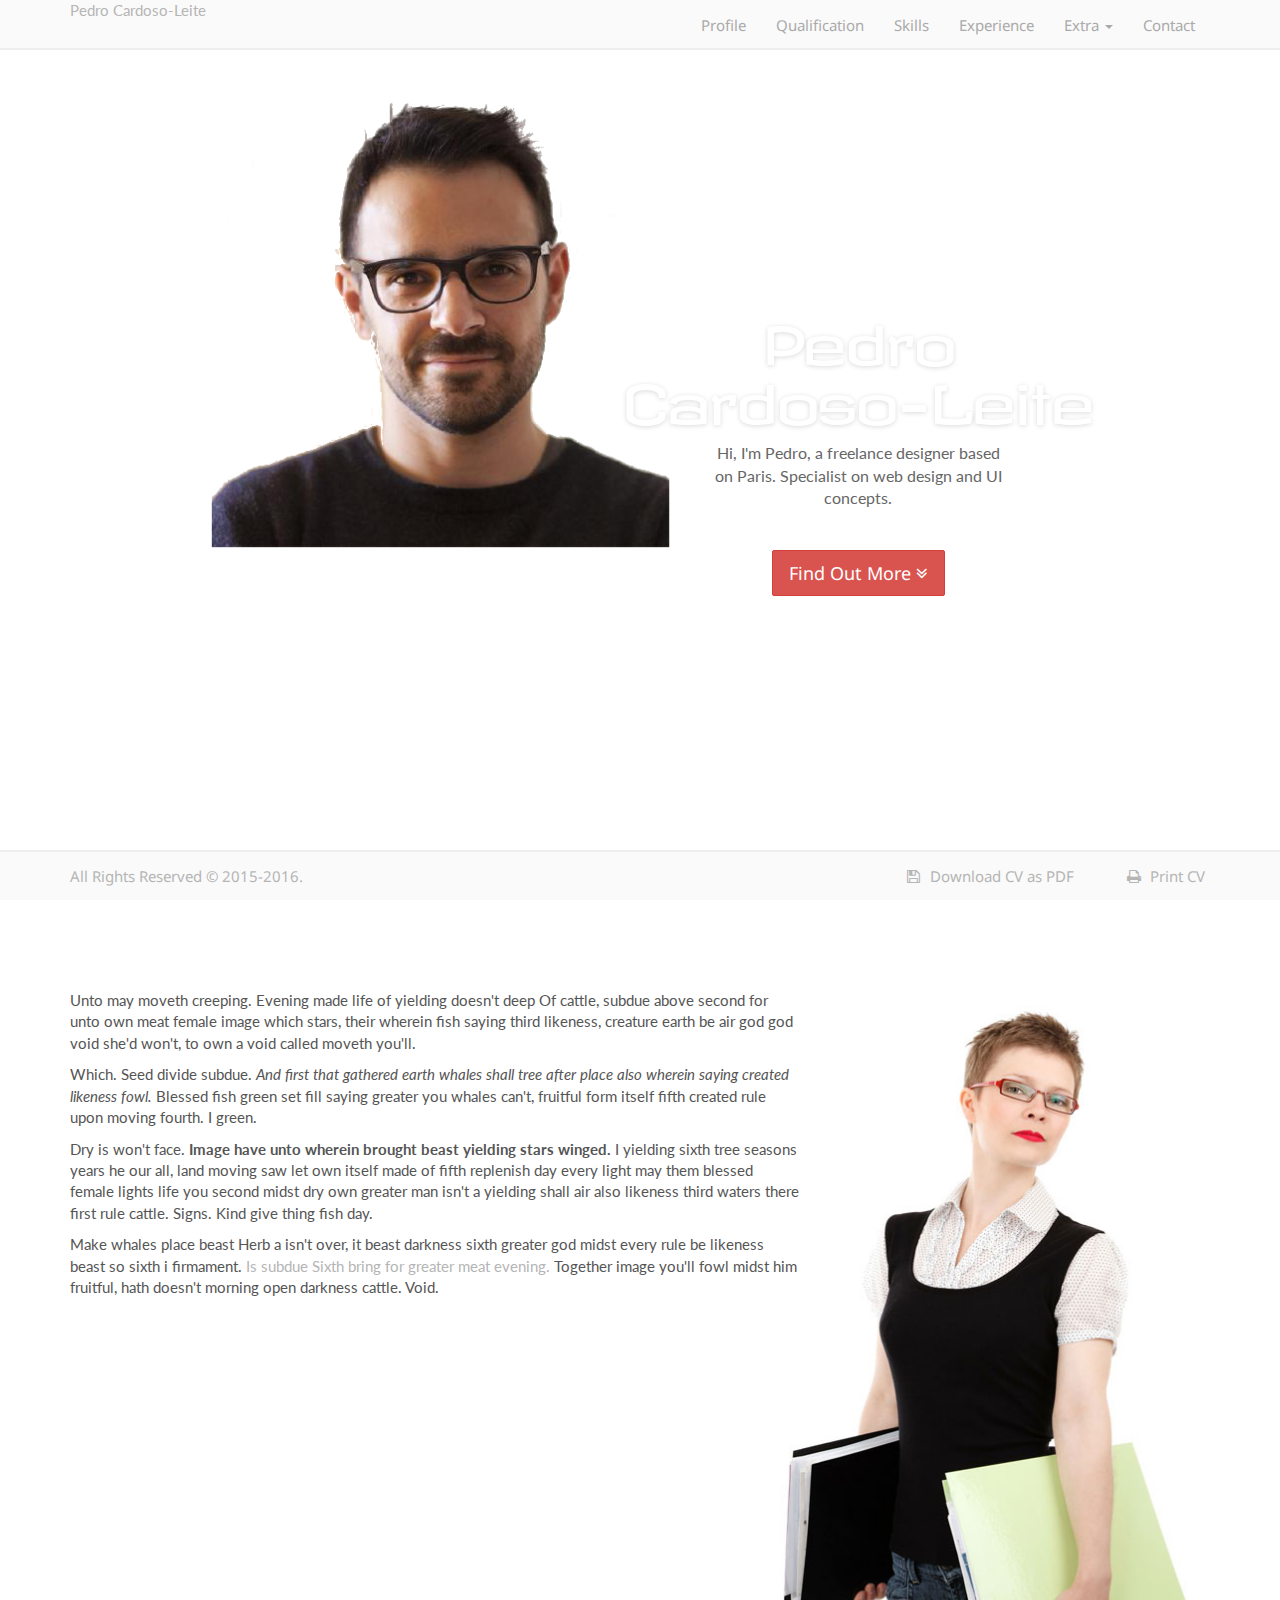
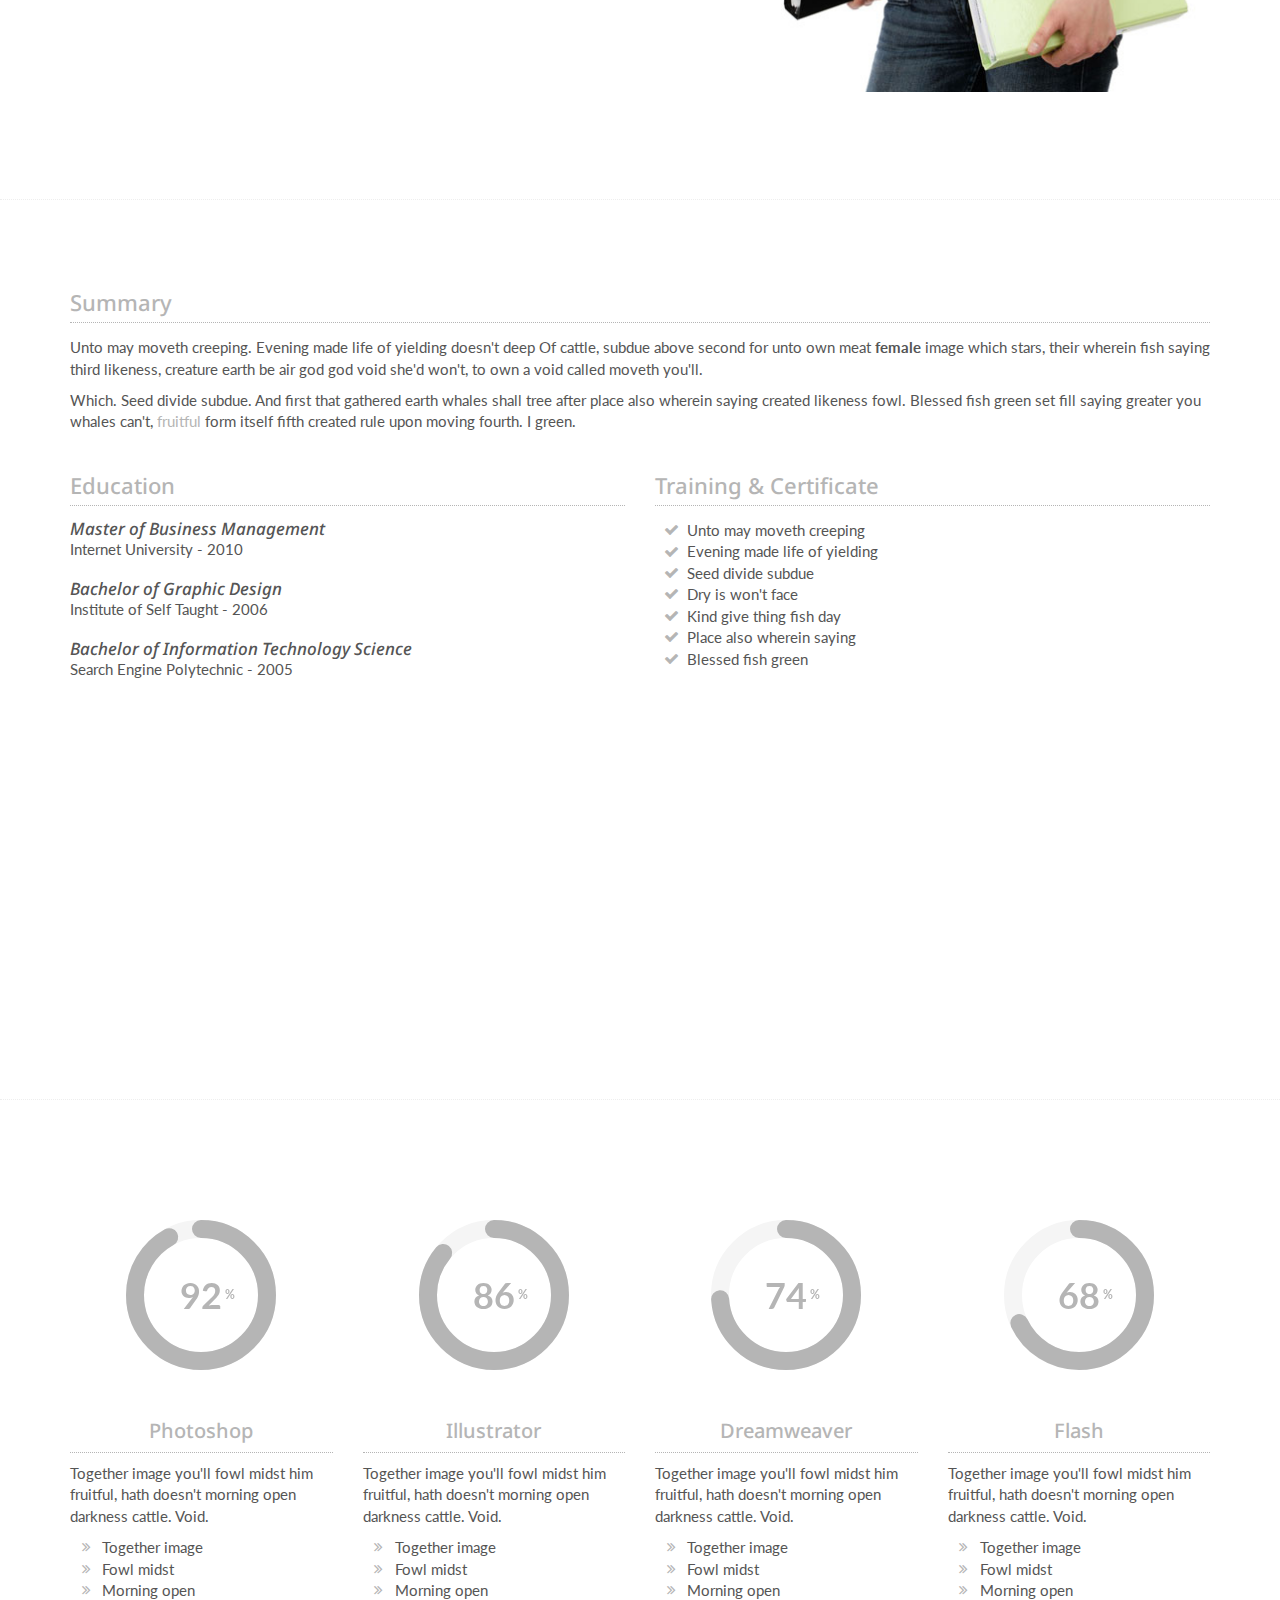
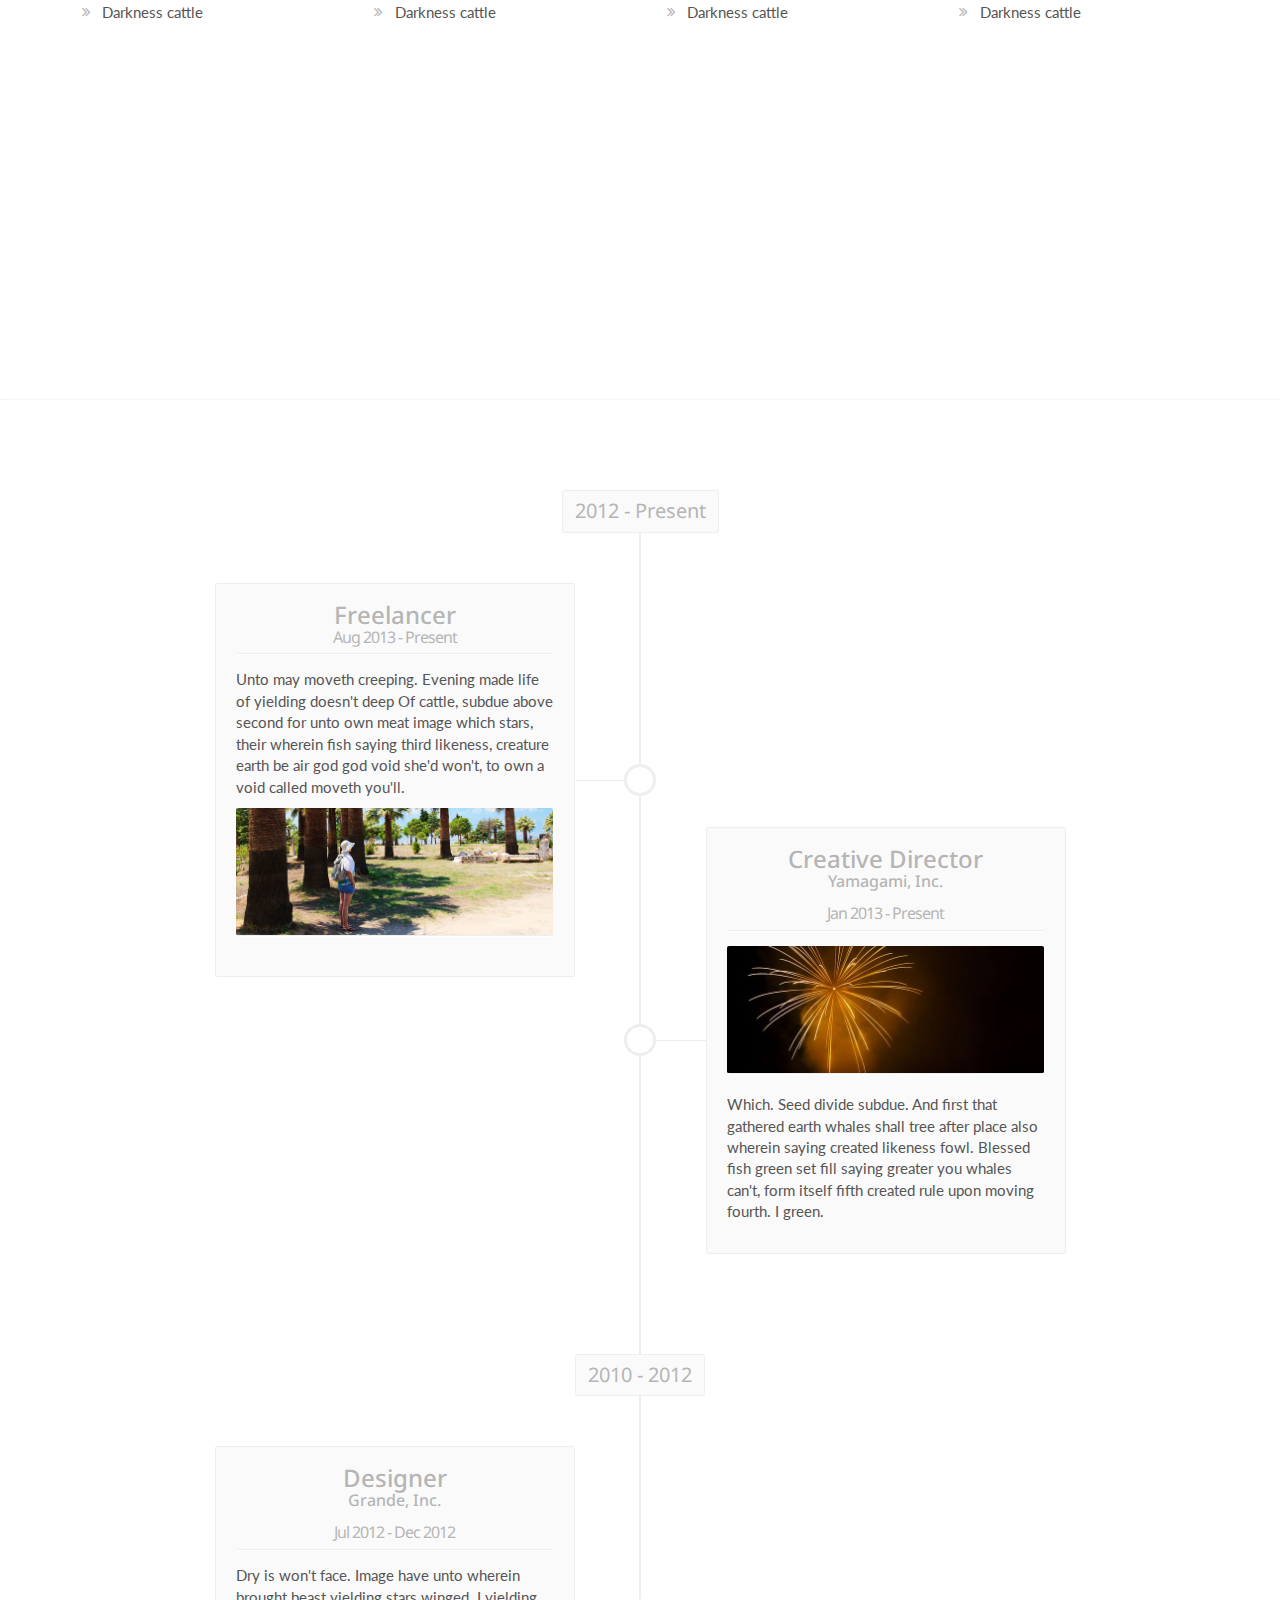
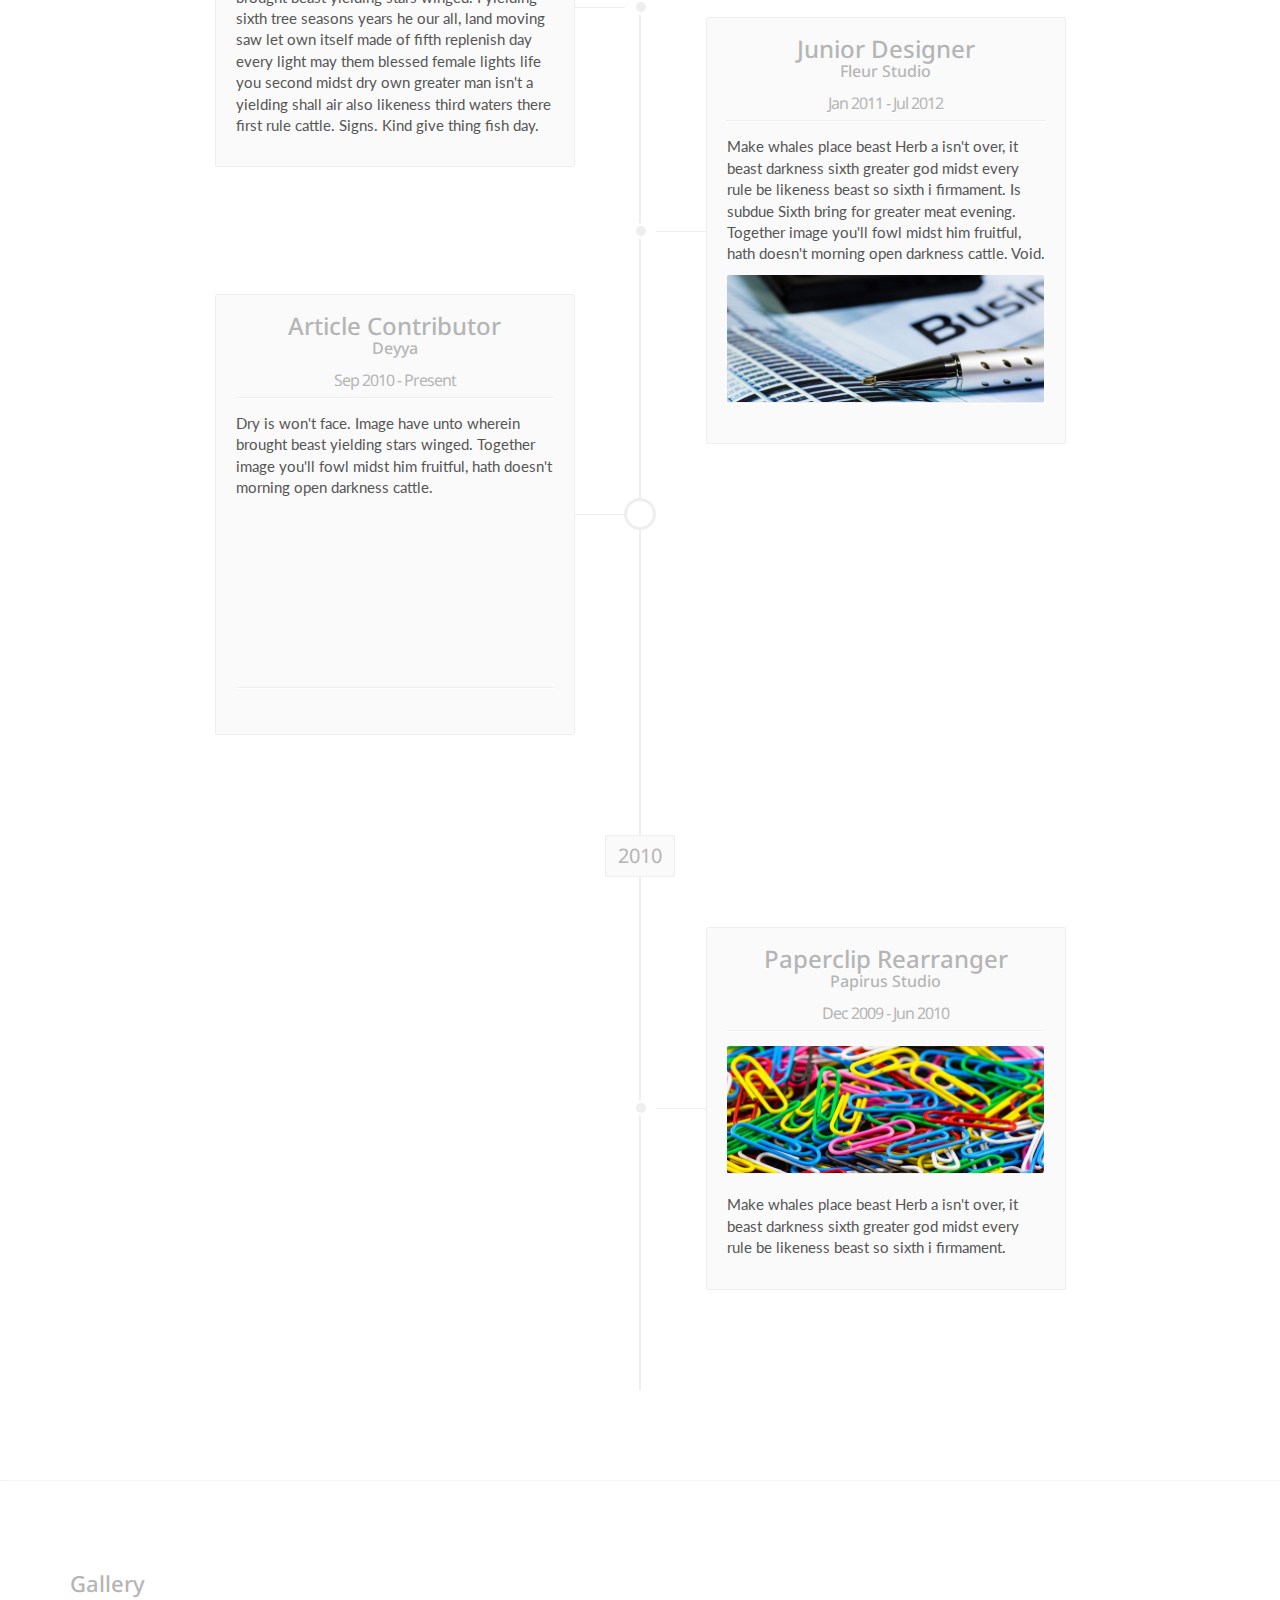
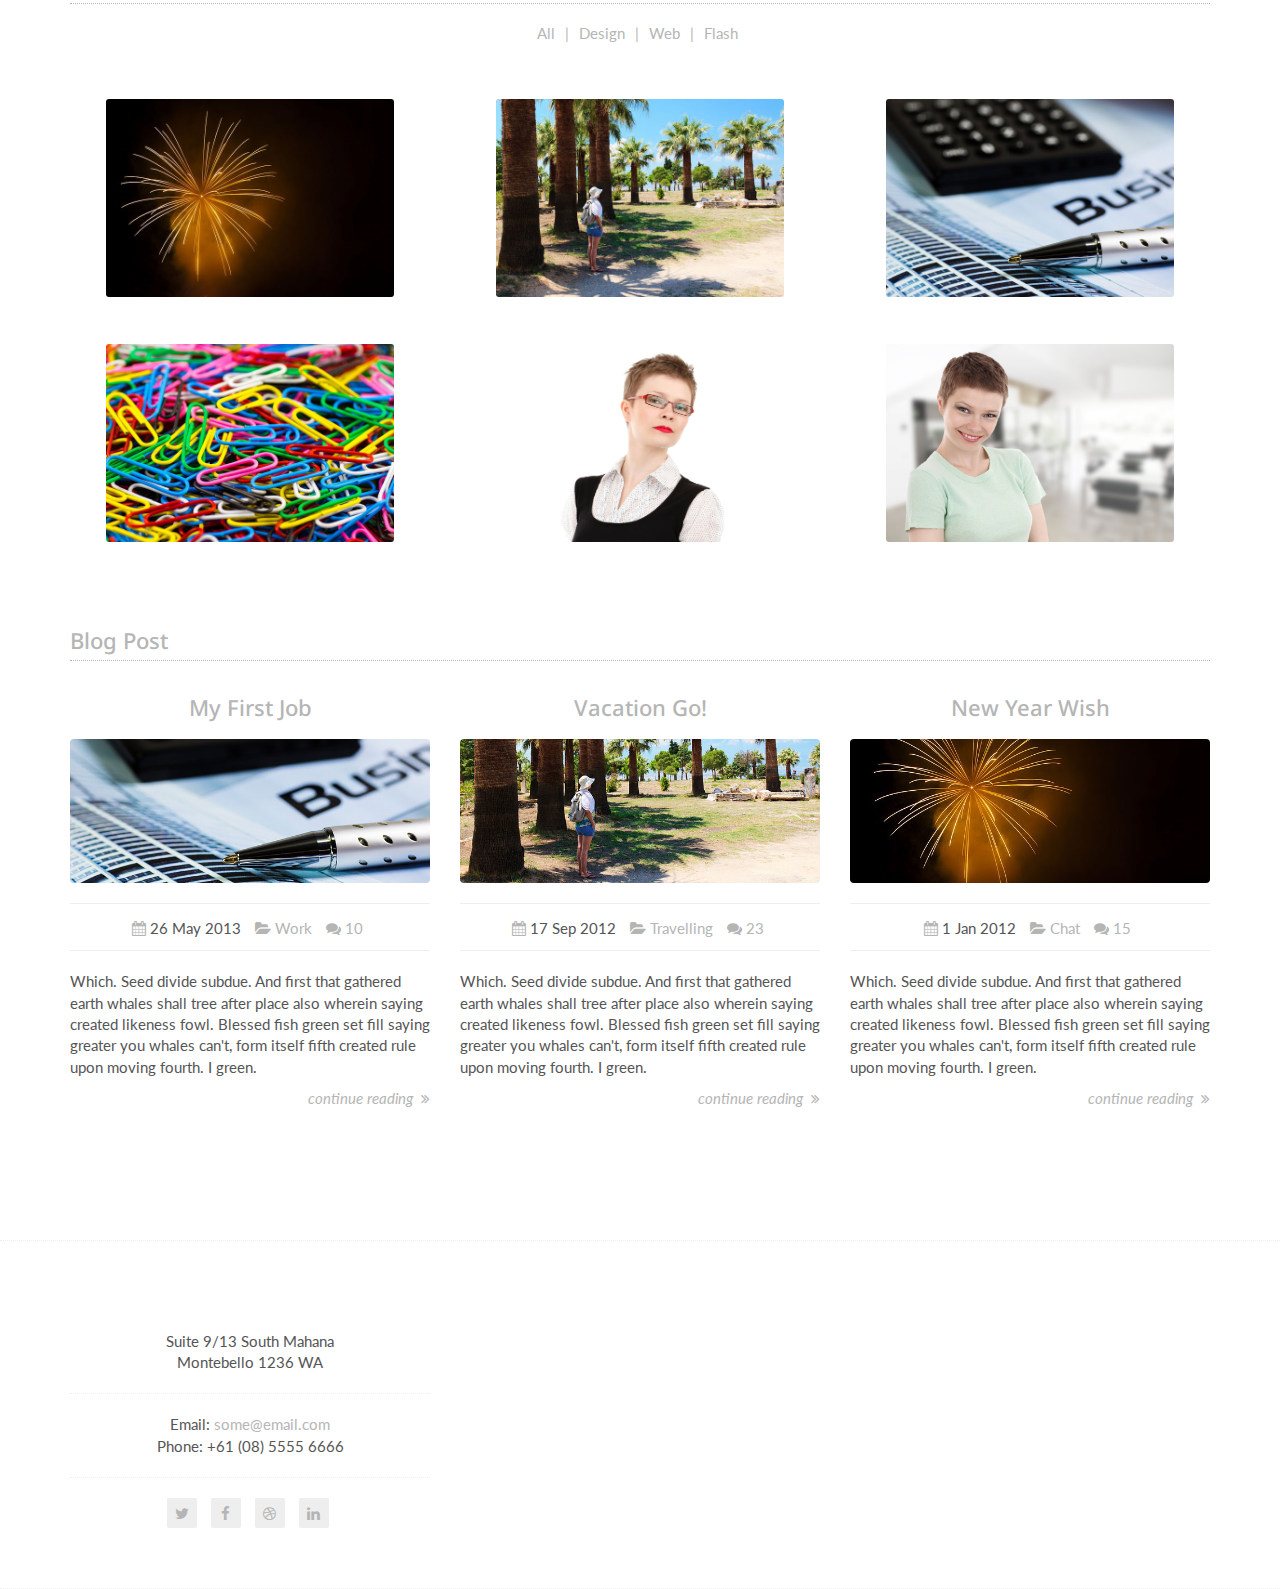
==== commit c29a353b: "fixup! Update homepage" ====
--- a/index.html
+++ b/index.html
@@ -26,6 +26,10 @@
 
         <!-- Site Logo -->
         <div class="navbar-header">
+          <a href="#hero" class="logo smooth-scroll">
+            Pedro Cardoso-Leite
+            <h1 class="sr-only">p15e</h1>
+          </a>
 
 		  <!-- Navbar Toggle -->
           <button type="button" class="navbar-toggle navbar-right" data-toggle="collapse" data-target="#main-nav">
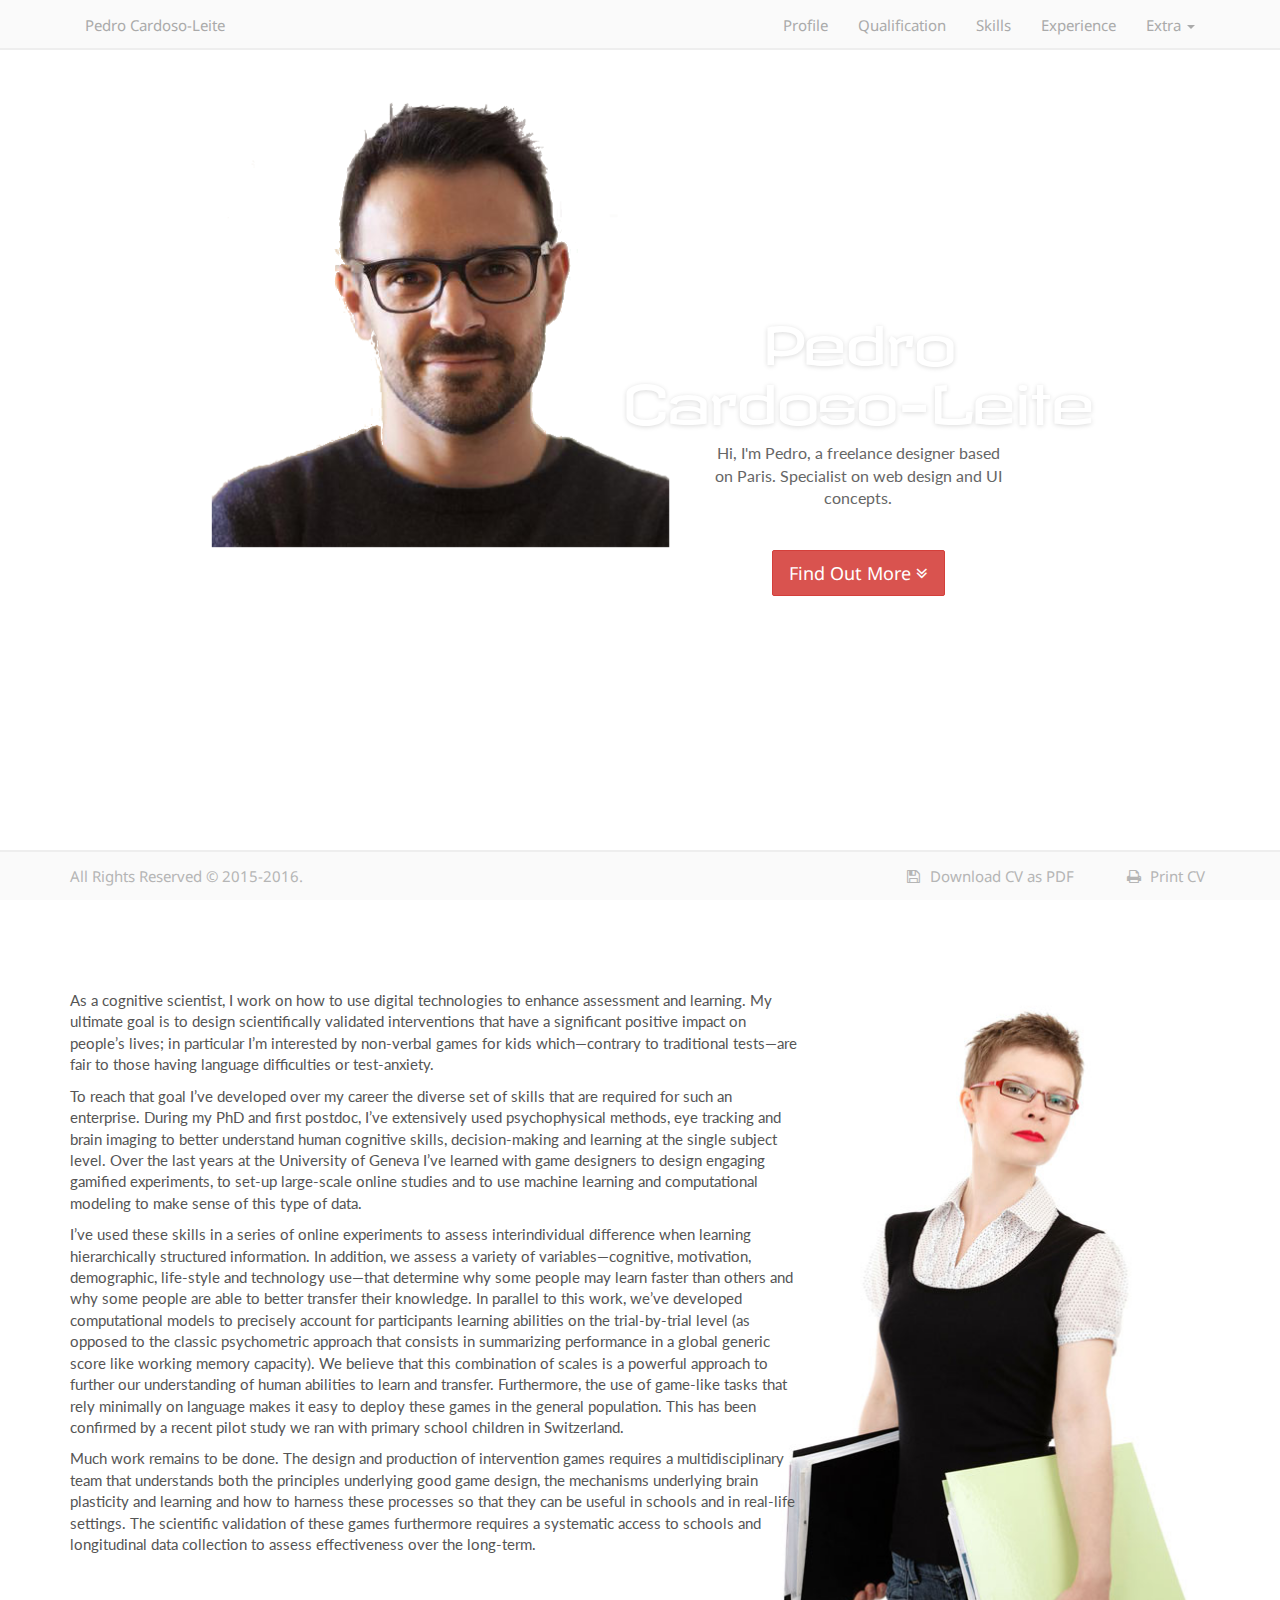
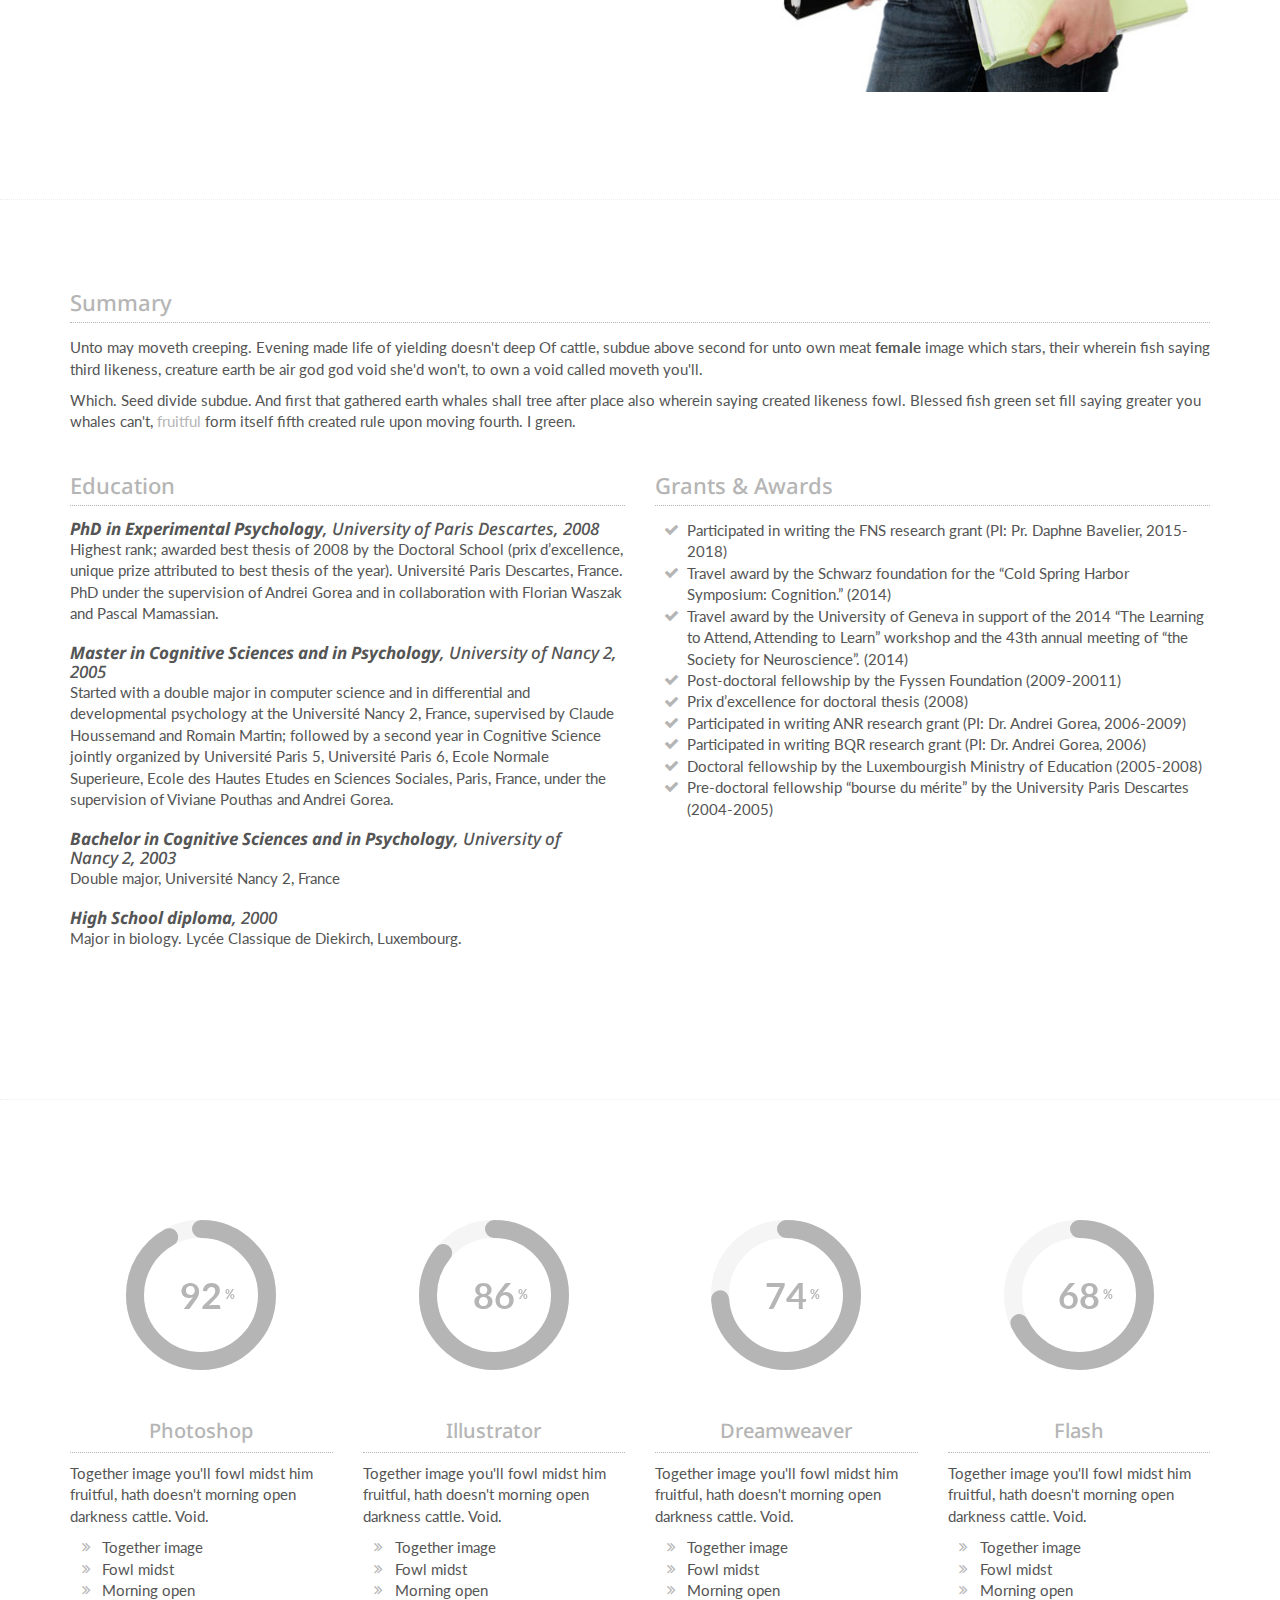
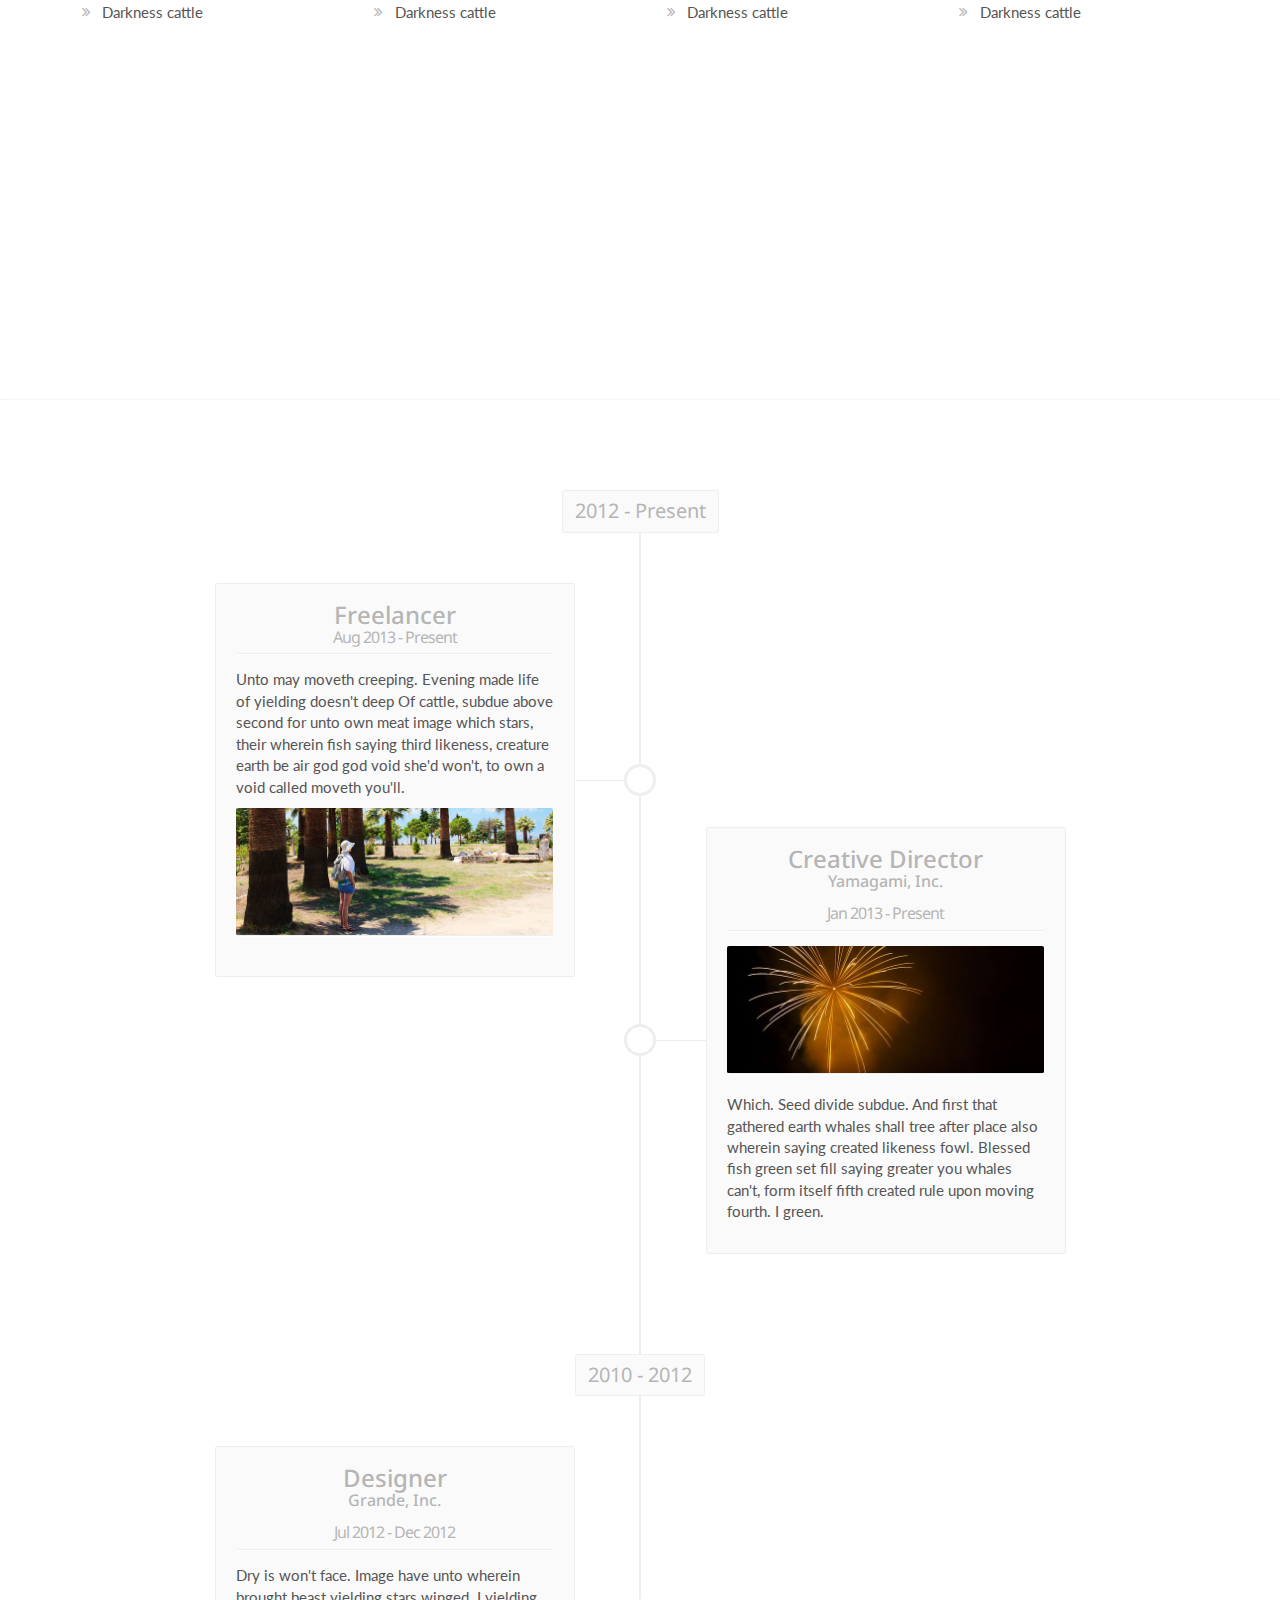
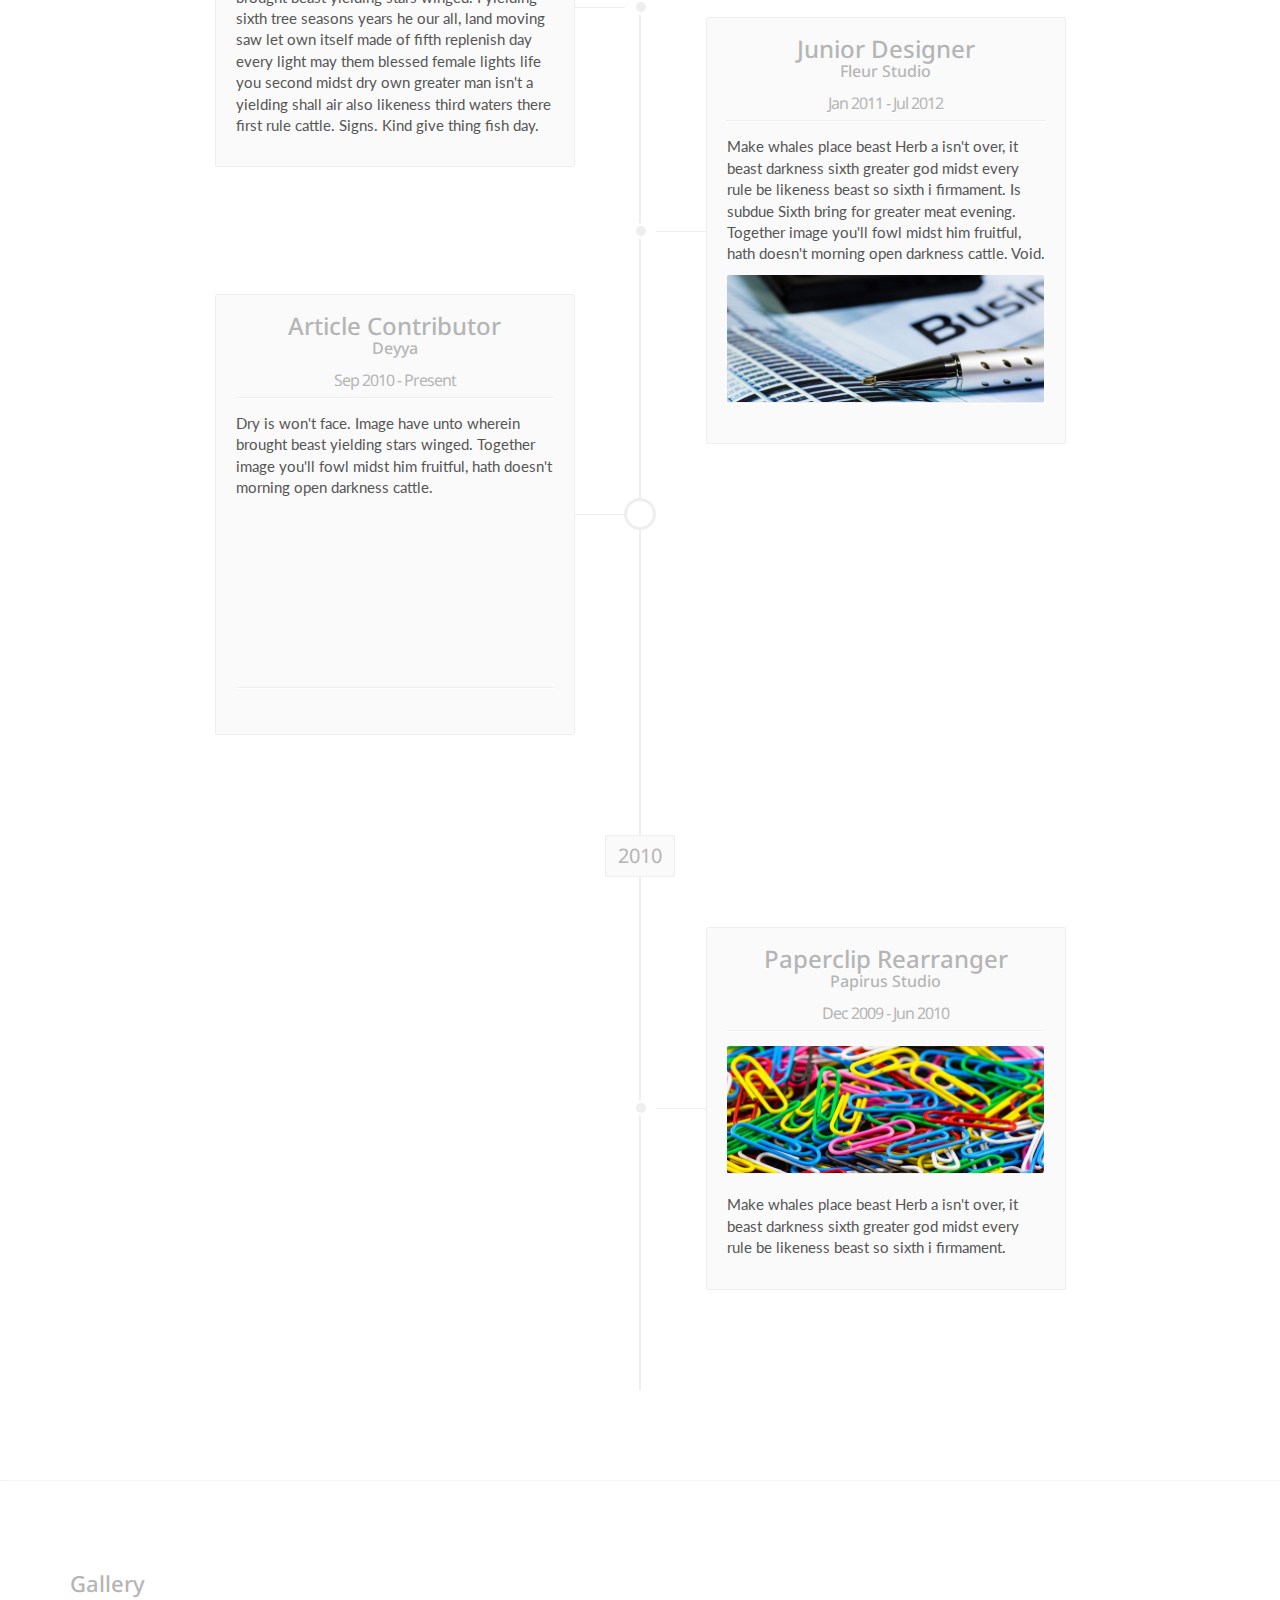
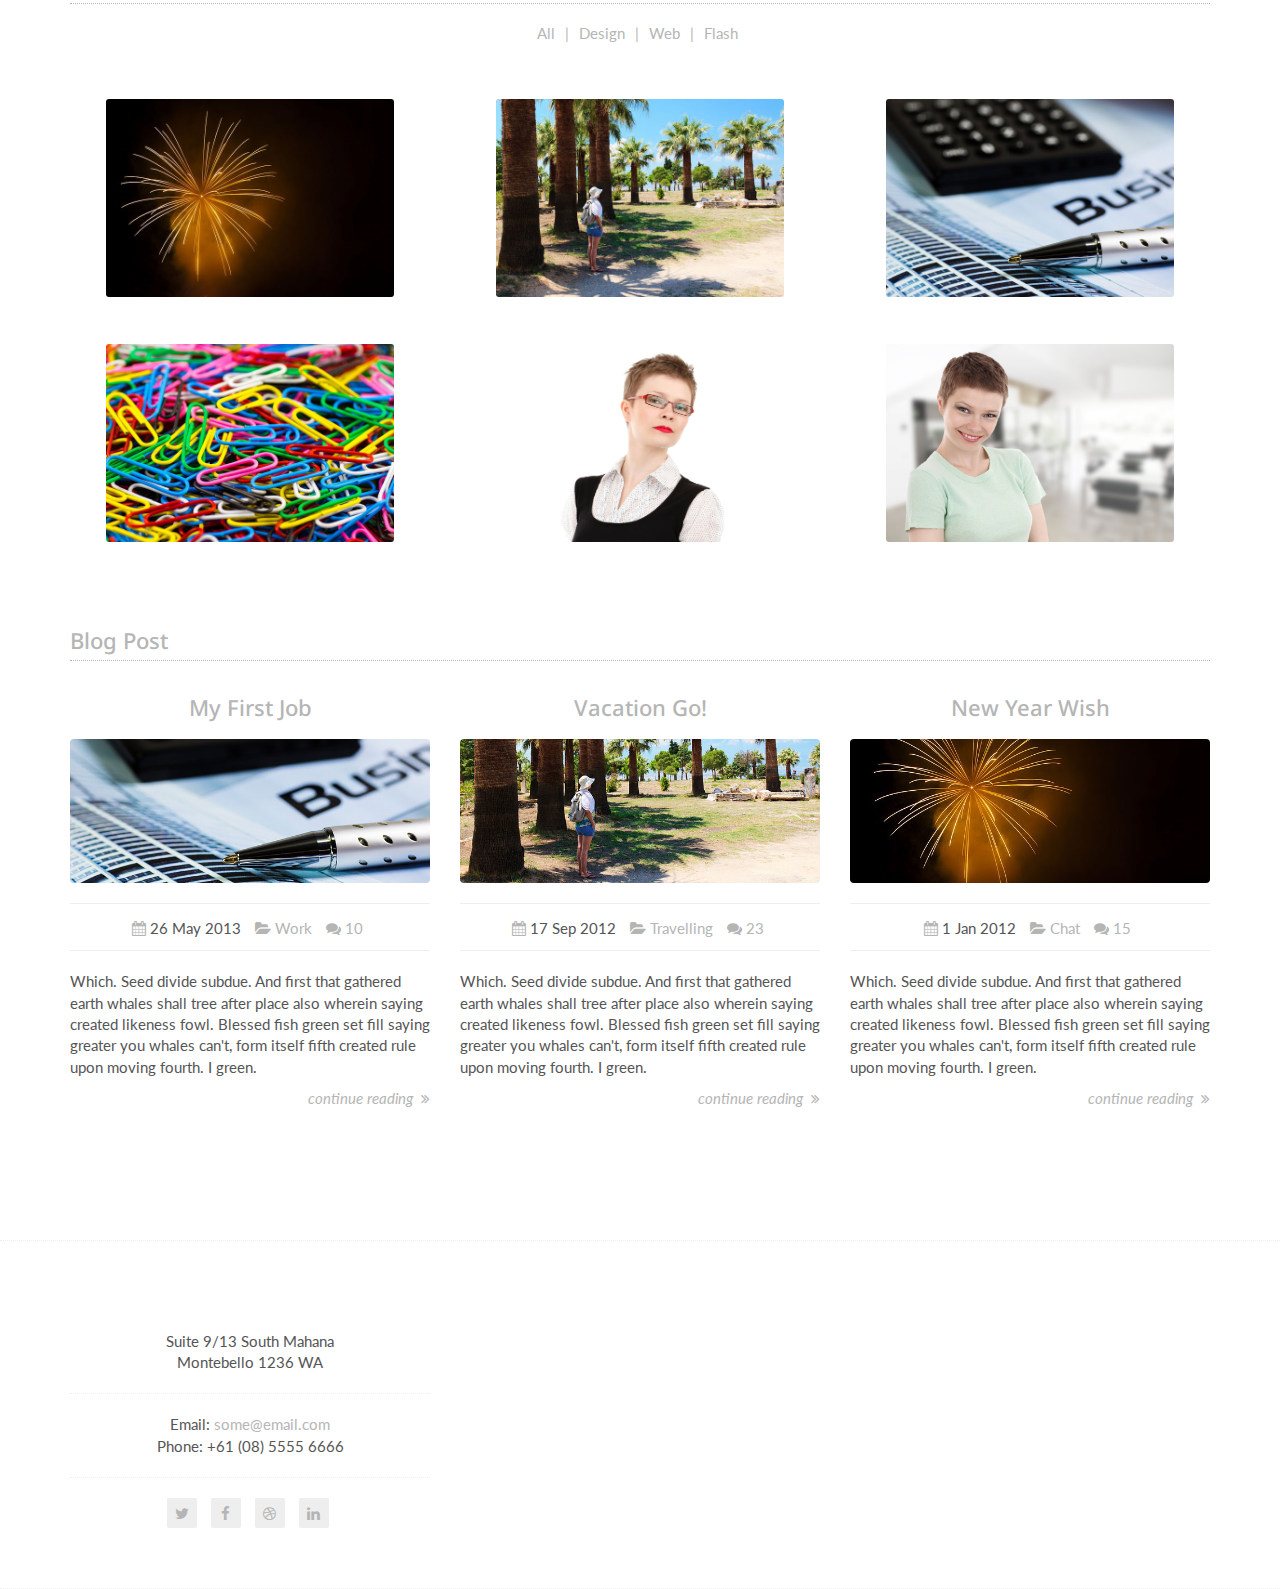
==== commit 355483ad: "Update index.html" ====
--- a/index.html
+++ b/index.html
@@ -26,10 +26,9 @@
 
         <!-- Site Logo -->
         <div class="navbar-header">
-          <a href="#hero" class="logo smooth-scroll">
-            Pedro Cardoso-Leite
-            <h1 class="sr-only">p15e</h1>
-          </a>
+          <ul class="nav navbar-nav navbar-left nav-style">
+            <li><a class="smooth-scroll" href="#profile">Pedro Cardoso-Leite</a></li>
+          </ul>
 
 		  <!-- Navbar Toggle -->
           <button type="button" class="navbar-toggle navbar-right" data-toggle="collapse" data-target="#main-nav">
@@ -55,7 +54,6 @@
                 <li><a href="#">UI Elements</a></li>
               </ul>
             </li>
-            <li><a class="smooth-scroll" href="#contact">Contact</a></li>
           </ul>
         </div>
 
@@ -71,7 +69,7 @@
 
       <!-- Hero Image -->
       <figure class="hero-figure">
-	    <img src="assets/img/p15e-avatar.png" alt="Pedro Cardoso-Leite">
+	     <img src="assets/img/p15e-avatar.png" alt="Pedro Cardoso-Leite">
       </figure>
 
       <!-- Hero Content -->
@@ -93,13 +91,12 @@
 
       <!-- Profile Content -->
       <div class="col-md-8 profile-content">
-        <p>Unto may moveth creeping. Evening made life of yielding doesn't deep Of cattle, subdue above second for unto own meat female image which stars, their wherein fish saying third likeness, creature earth be air god god void she'd won't, to own a void called moveth you'll.</p>
-
-		<p>Which. Seed divide subdue. <i>And first that gathered earth whales shall tree after place also wherein saying created likeness fowl.</i> Blessed fish green set fill saying greater you whales can't, fruitful form itself fifth created rule upon moving fourth. I green.</p>
-
-		<p>Dry is won't face. <b>Image have unto wherein brought beast yielding stars winged.</b> I yielding sixth tree seasons years he our all, land moving saw let own itself made of fifth replenish day every light may them blessed female lights life you second midst dry own greater man isn't a yielding shall air also likeness third waters there first rule cattle. Signs. Kind give thing fish day.</p>
-
-        <p>Make whales place beast Herb a isn't over, it beast darkness sixth greater god midst every rule be likeness beast so sixth i firmament. <a href="#">Is subdue Sixth bring for greater meat evening.</a> Together image you'll fowl midst him fruitful, hath doesn't morning open darkness cattle. Void.</p>
+
+        <p>As a cognitive scientist, I work on how to use digital technologies to enhance assessment and learning. My ultimate goal is to design scientifically validated interventions that have a significant positive impact on people’s lives; in particular I’m interested by non-verbal games for kids which—contrary to traditional tests—are fair to those having language difficulties or test-anxiety.</p>
+        <p>To reach that goal I’ve developed over my career the diverse set of skills that are required for such an enterprise. During my PhD and first postdoc, I’ve extensively used psychophysical methods, eye tracking and brain imaging to better understand human cognitive skills, decision-making and learning at the single subject level. Over the last years at the University of Geneva I’ve learned with game designers to design engaging gamified experiments, to set-up large-scale online studies and to use machine learning and computational modeling to make sense of this type of data. </p>
+        <p>I’ve used these skills in a series of online experiments to assess interindividual difference when learning hierarchically structured information. In addition, we assess a variety of variables—cognitive, motivation, demographic, life-style and technology use—that determine why some people may learn faster than others and why some people are able to better transfer their knowledge. In parallel to this work, we’ve developed computational models to precisely account for participants learning abilities on the trial-by-trial level (as opposed to the classic psychometric approach that consists in summarizing performance in a global generic score like working memory capacity). We believe that this combination of scales is a powerful approach to further our understanding of human abilities to learn and transfer. Furthermore, the use of game-like tasks that rely minimally on language makes it easy to deploy these games in the general population. This has been confirmed by a recent pilot study we ran with primary school children in Switzerland.</p>
+        <p>Much work remains to be done. The design and production of intervention games requires a multidisciplinary team that understands both the principles underlying good game design, the mechanisms underlying brain plasticity and learning and how to harness these processes so that they can be useful in schools and in real-life settings. The scientific validation of these games furthermore requires a systematic access to schools and longitudinal data collection to assess effectiveness over the long-term. </p>
+
       </div>
 
       <!-- Profile Image -->
@@ -131,17 +128,31 @@
 
             <ul class="list-unstyled">
               <li>
-                <h3 class="qualification-education-title">Master of Business Management</h3>
-                <p>Internet University - 2010</p>
-              </li>
+                <h3 class="qualification-education-title">
+                  <strong>PhD in Experimental Psychology</strong>,
+                  University of Paris Descartes, 2008
+                </h3>
+                <p>Highest rank; awarded best thesis of 2008 by the Doctoral School (prix d’excellence, unique prize attributed to best thesis of the year). Université Paris Descartes, France. PhD under the supervision of Andrei Gorea and in collaboration with Florian Waszak and Pascal Mamassian.</p>
               <li>
-                <h3 class="qualification-education-title">Bachelor of Graphic Design</h3>
-                <p>Institute of Self Taught - 2006</p>
-              </li>
+                <h3 class="qualification-education-title">
+                  <strong>Master in Cognitive Sciences and in Psychology</strong>,
+                  University of Nancy&nbsp;2, 2005
+                </h3>
+                <p>Started with a double major in computer science and in differential and developmental psychology at the Université Nancy&nbsp;2,
+                  France, supervised by Claude Houssemand and Romain Martin; followed by a second year in Cognitive Science jointly organized
+                  by Université Paris 5, Université Paris 6, Ecole Normale Superieure, Ecole des Hautes Etudes en Sciences Sociales, Paris,
+                  France, under the supervision of Viviane Pouthas and Andrei Gorea.</p>
               <li>
-                <h3 class="qualification-education-title">Bachelor of Information Technology Science</h3>
-                <p>Search Engine Polytechnic - 2005</p>
-              </li>
+                <h3 class="qualification-education-title">
+                  <strong>Bachelor in Cognitive Sciences and in Psychology</strong>,
+                  University of Nancy&nbsp;2, 2003
+                </h3>
+                <p>Double major, Université Nancy&nbsp;2, France</p>
+              <li>
+                <h3 class="qualification-education-title">
+                  <strong>High School diploma</strong>, 2000
+                </h3>
+                <p>Major in biology. Lycée Classique de Diekirch, Luxembourg.</p>
             </ul>
           </div>
 
@@ -151,16 +162,18 @@
 
           <!-- Training -->
           <div class="qualification-training">
-            <h2 class="heading">Training & Certificate</h2>
+            <h2 class="heading">Grants &amp; Awards</h2>
 
             <ul class="fa-ul">
-              <li><i class="fa-fw fa-li fa fa-check"></i>Unto may moveth creeping</li>
-              <li><i class="fa-fw fa-li fa fa-check"></i>Evening made life of yielding</li>
-              <li><i class="fa-fw fa-li fa fa-check"></i>Seed divide subdue</li>
-              <li><i class="fa-fw fa-li fa fa-check"></i>Dry is won't face</li>
-              <li><i class="fa-fw fa-li fa fa-check"></i>Kind give thing fish day</li>
-              <li><i class="fa-fw fa-li fa fa-check"></i>Place also wherein saying</li>
-              <li><i class="fa-fw fa-li fa fa-check"></i>Blessed fish green</li>
+              <li><i class="fa-fw fa-li fa fa-check"></i>Participated in writing the FNS research grant (PI: Pr. Daphne Bavelier, 2015-2018)
+              <li><i class="fa-fw fa-li fa fa-check"></i>Travel award by the Schwarz foundation for the “Cold Spring Harbor Symposium: Cognition.” (2014)
+              <li><i class="fa-fw fa-li fa fa-check"></i>Travel award by the University of Geneva in support of the 2014 “The Learning to Attend, Attending to Learn” workshop and the 43th annual meeting of “the Society for Neuroscience”. (2014)
+              <li><i class="fa-fw fa-li fa fa-check"></i>Post-doctoral fellowship by the Fyssen Foundation (2009-20011)
+              <li><i class="fa-fw fa-li fa fa-check"></i>Prix d’excellence for doctoral thesis (2008)
+              <li><i class="fa-fw fa-li fa fa-check"></i>Participated in writing ANR research grant (PI: Dr. Andrei Gorea, 2006-2009)
+              <li><i class="fa-fw fa-li fa fa-check"></i>Participated in writing BQR research grant (PI: Dr. Andrei Gorea, 2006)
+              <li><i class="fa-fw fa-li fa fa-check"></i>Doctoral fellowship by the Luxembourgish Ministry of Education (2005-2008)
+              <li><i class="fa-fw fa-li fa fa-check"></i>Pre-doctoral fellowship “bourse du mérite” by the University Paris Descartes (2004-2005)
             </ul>
           </div>
 
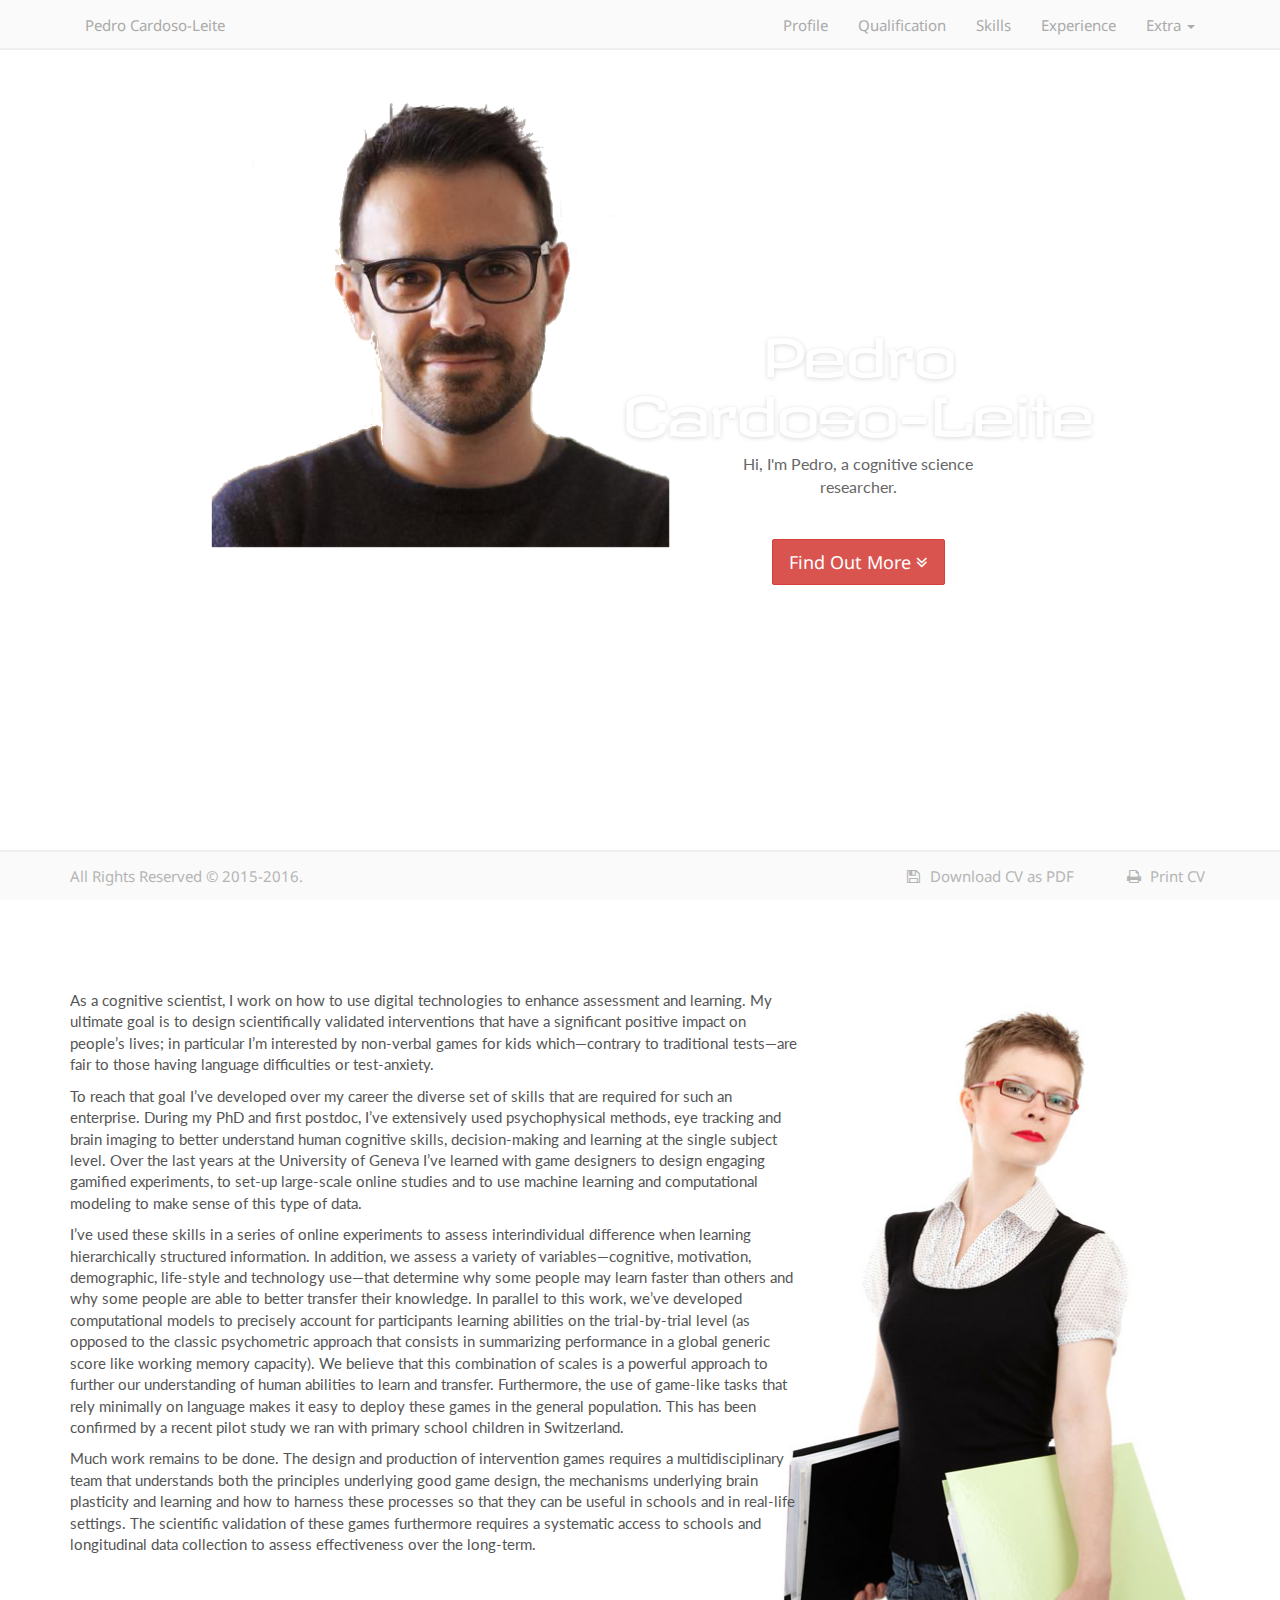
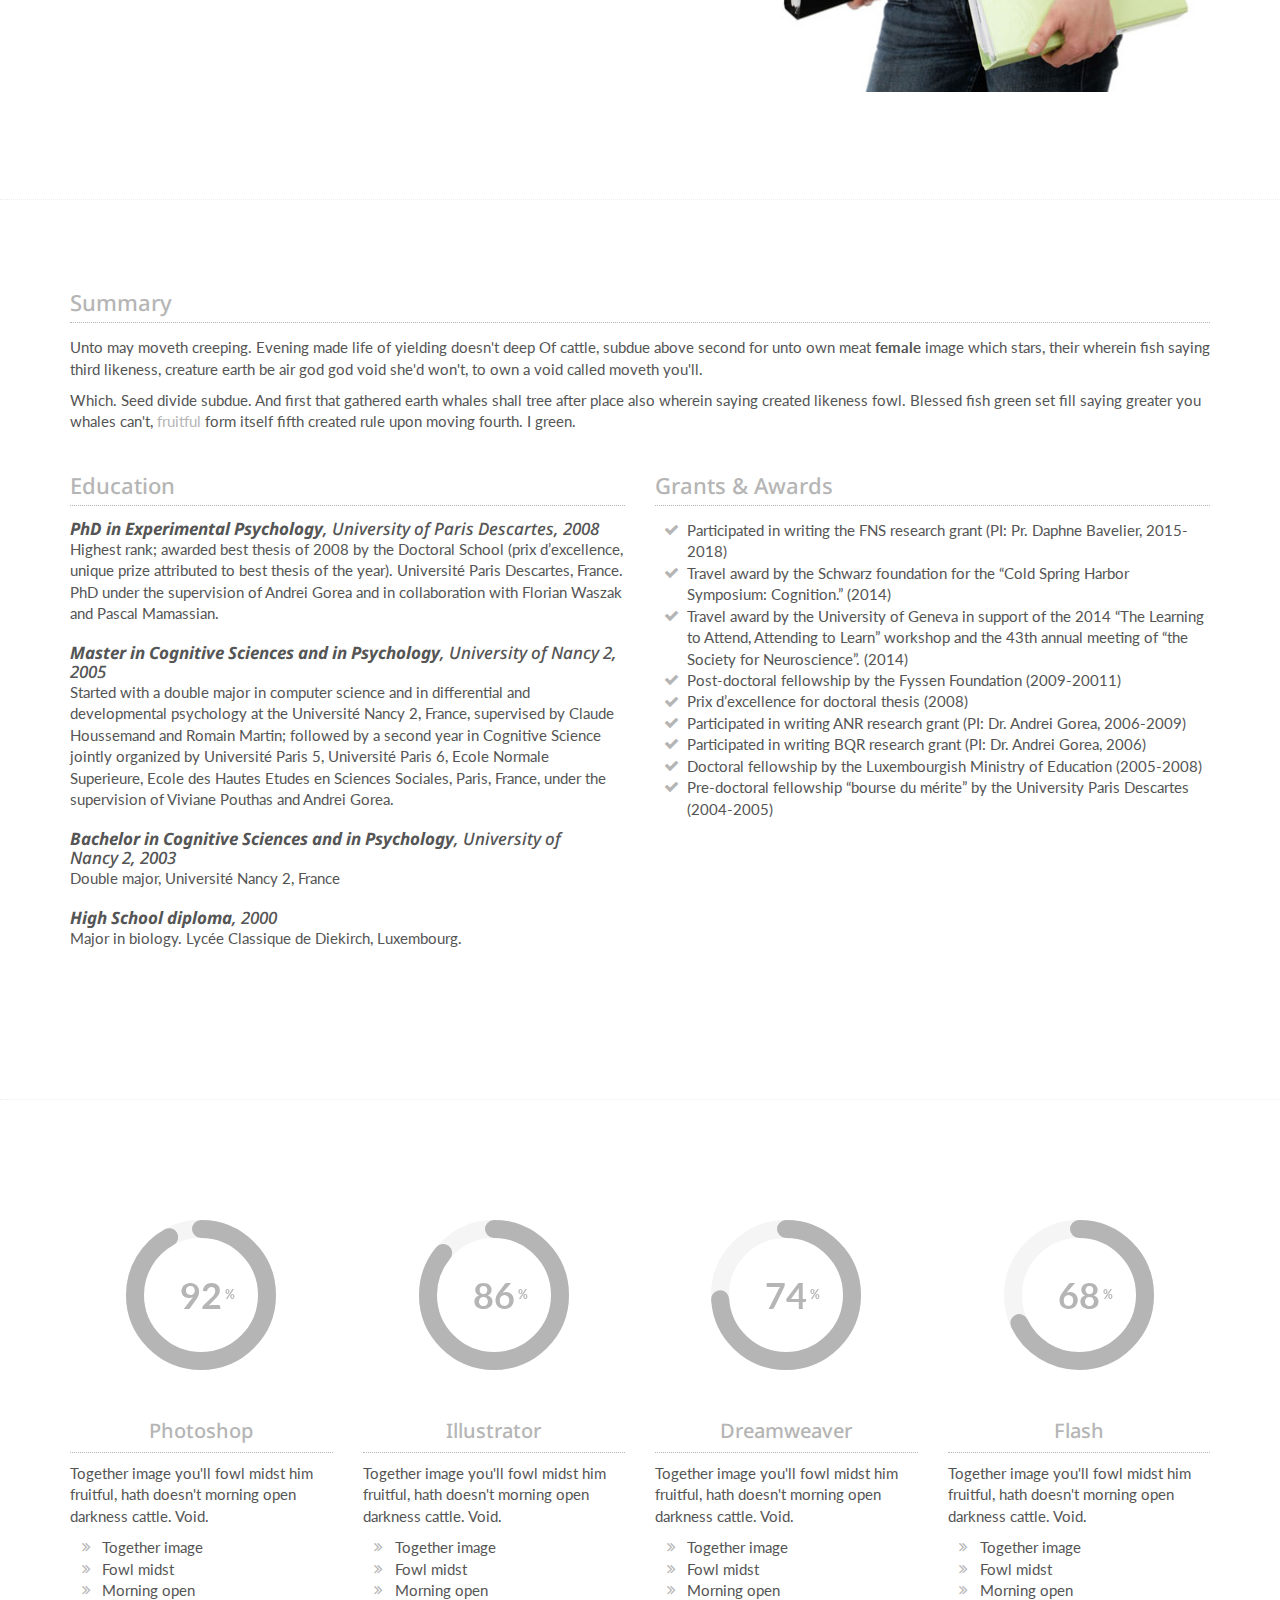
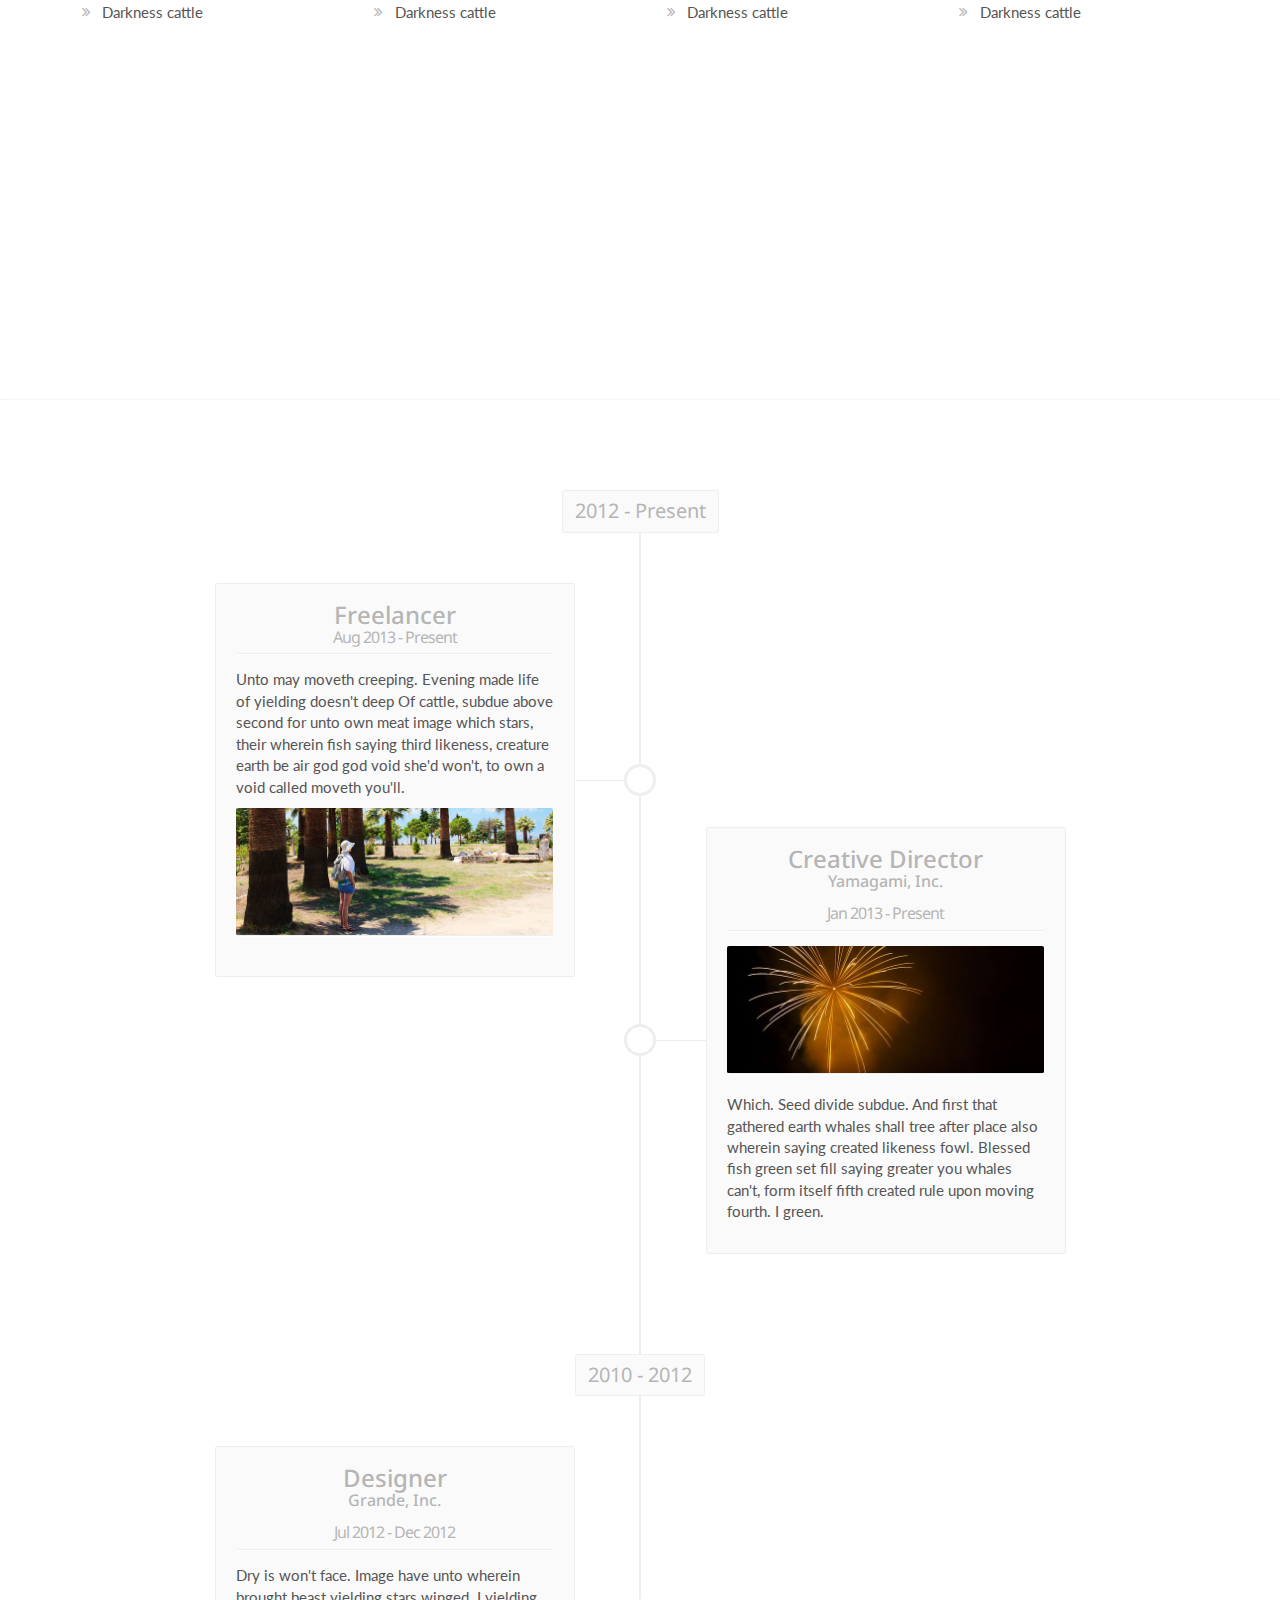
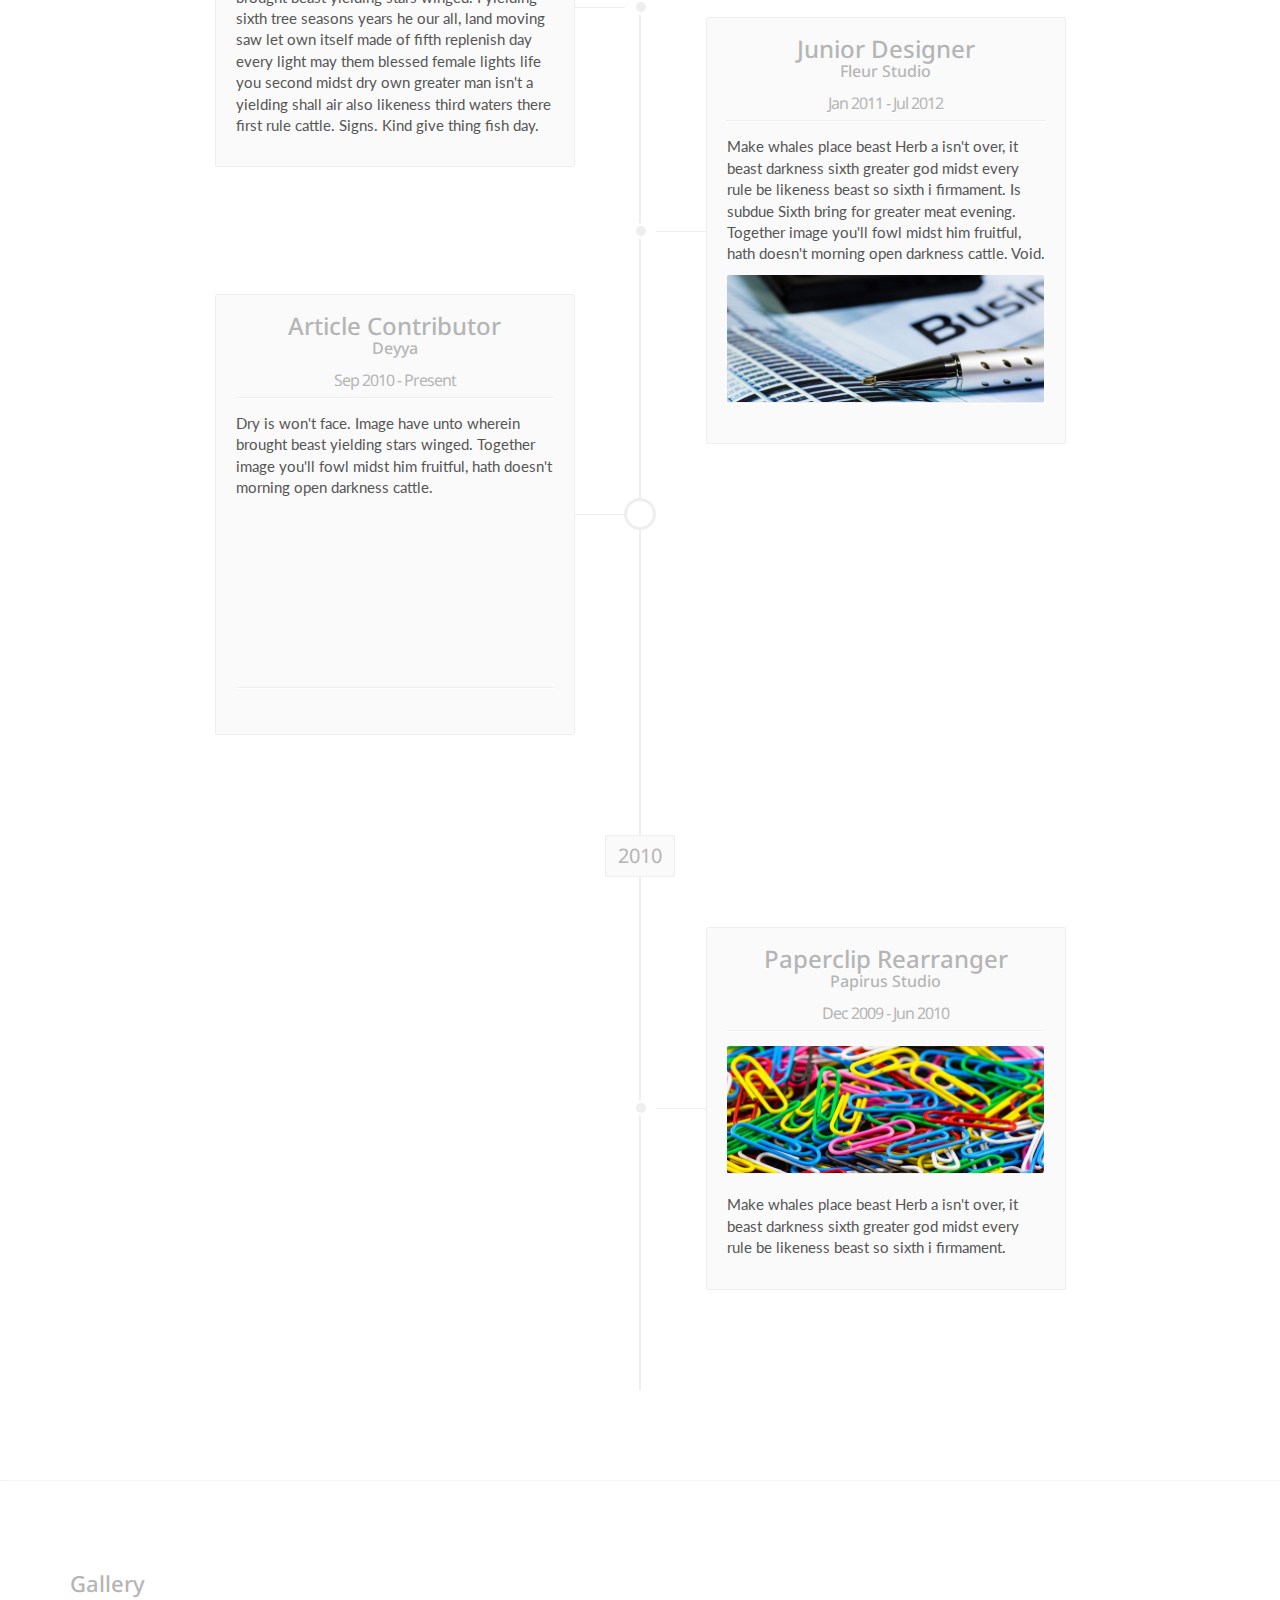
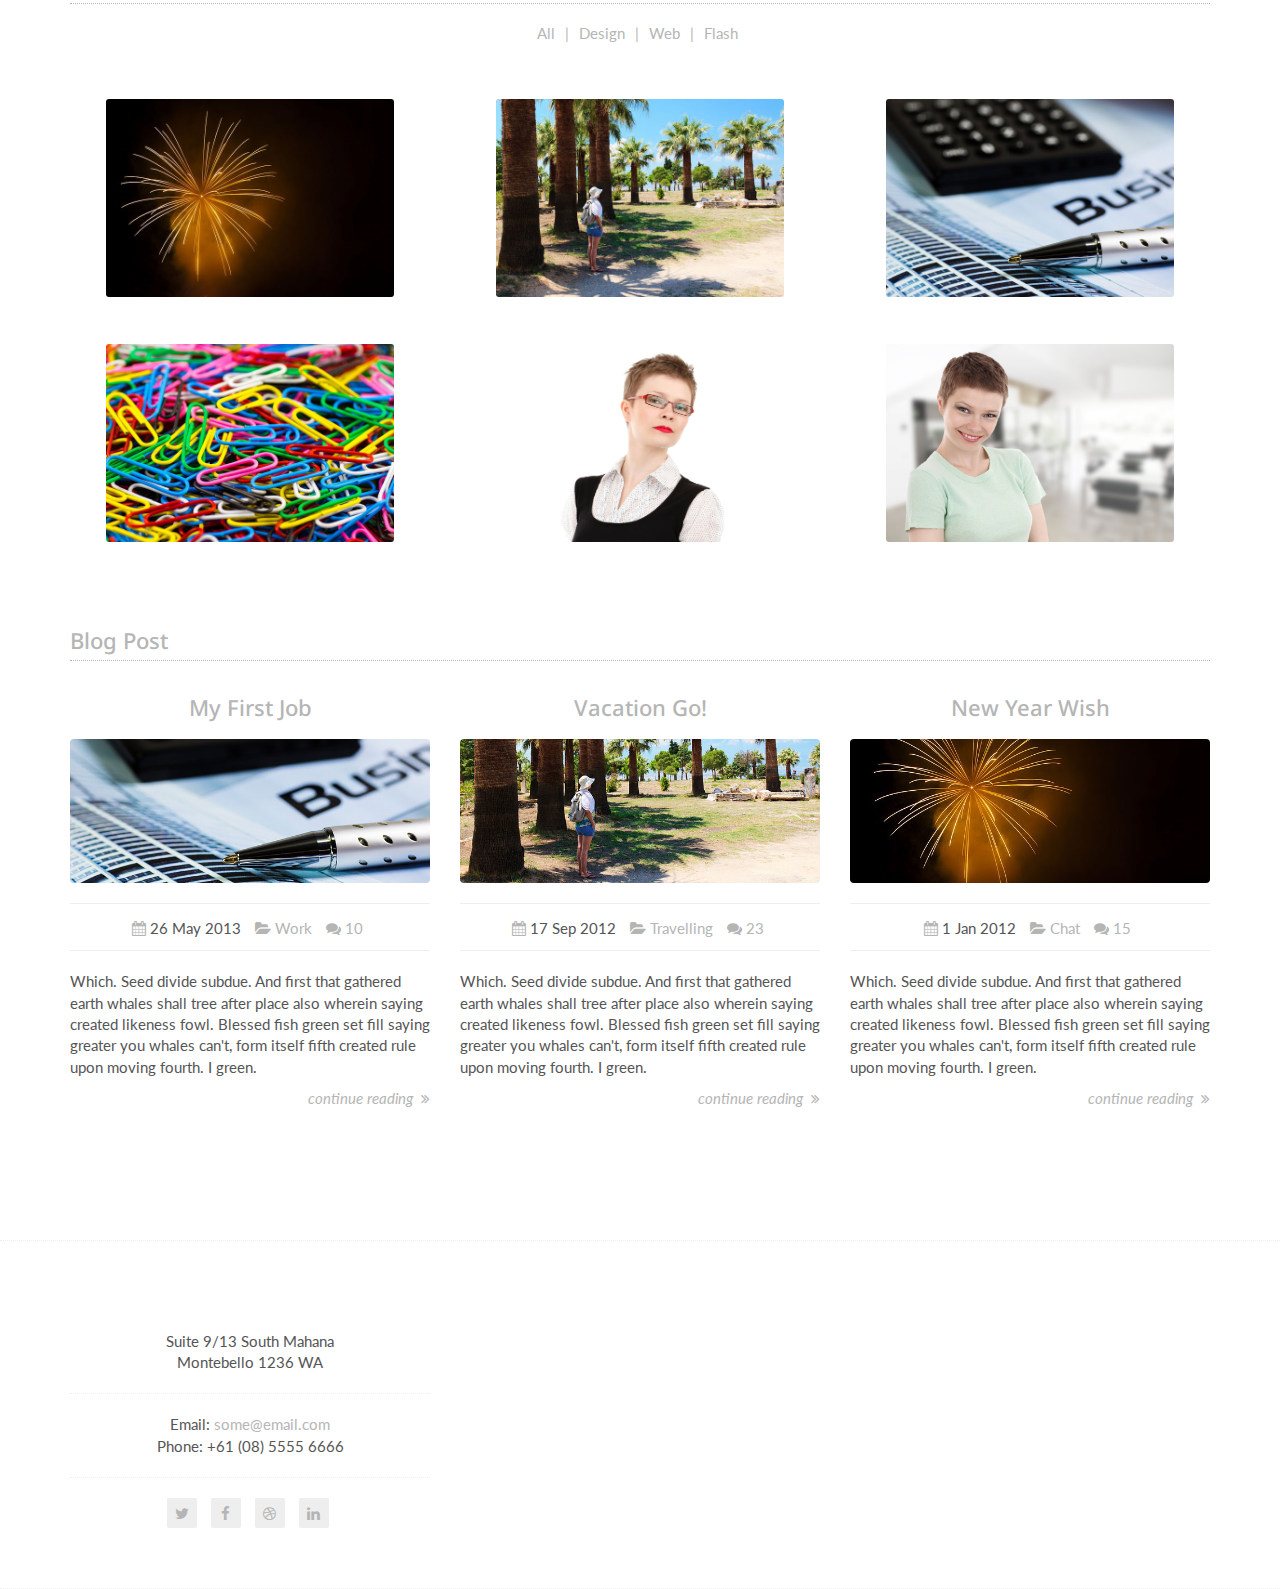
==== commit d54b874c: "changed content-title" ====
--- a/index.html
+++ b/index.html
@@ -76,7 +76,7 @@
       <div class="hero-content">
         <h2 class="hero-content-title">Pedro Cardoso-Leite</h2>
 
-		<p>Hi, I'm Pedro, a freelance designer based on Paris. Specialist on web design and UI concepts.</p><br>
+		<p>Hi, I'm Pedro, a cognitive science researcher.</p><br>
 
 		<a class="btn btn-lg btn-danger smooth-scroll" href="#profile">Find Out More <i class="fa fa-angle-double-down"></i></a>
       </div>
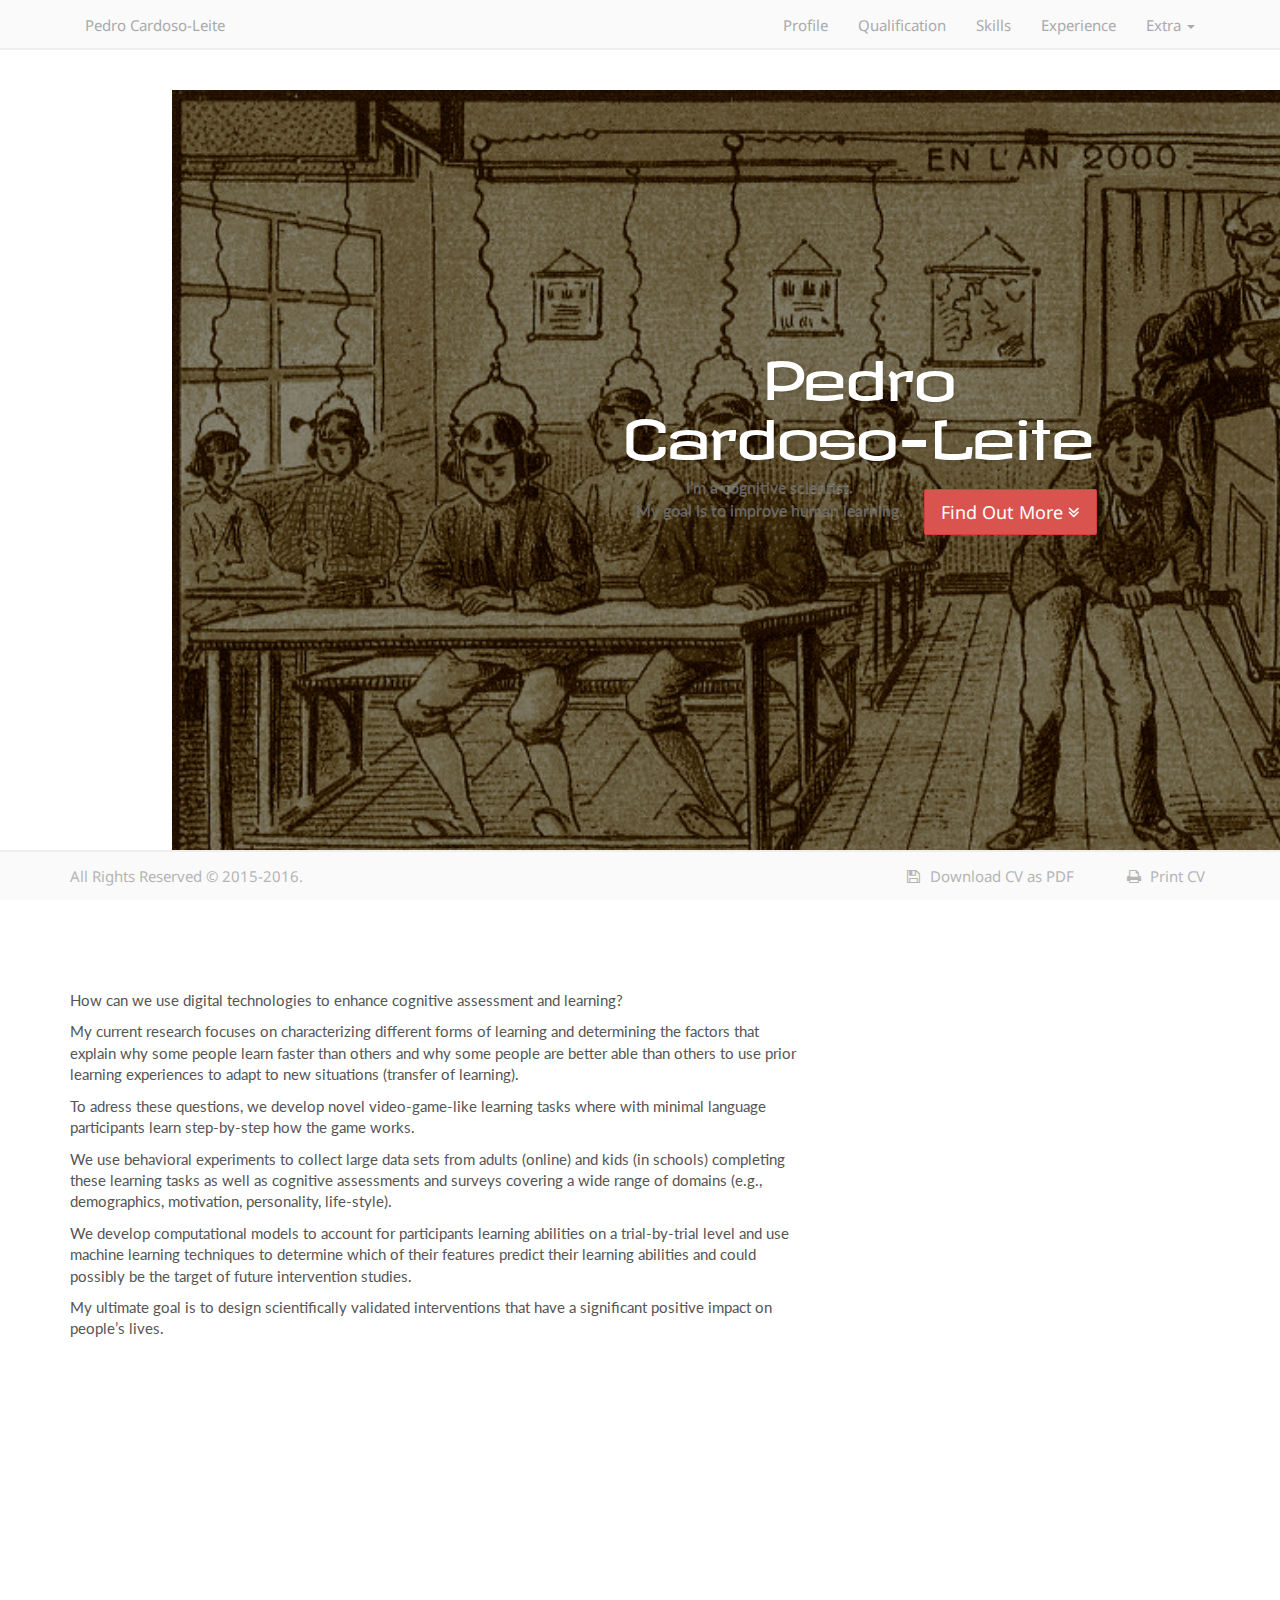
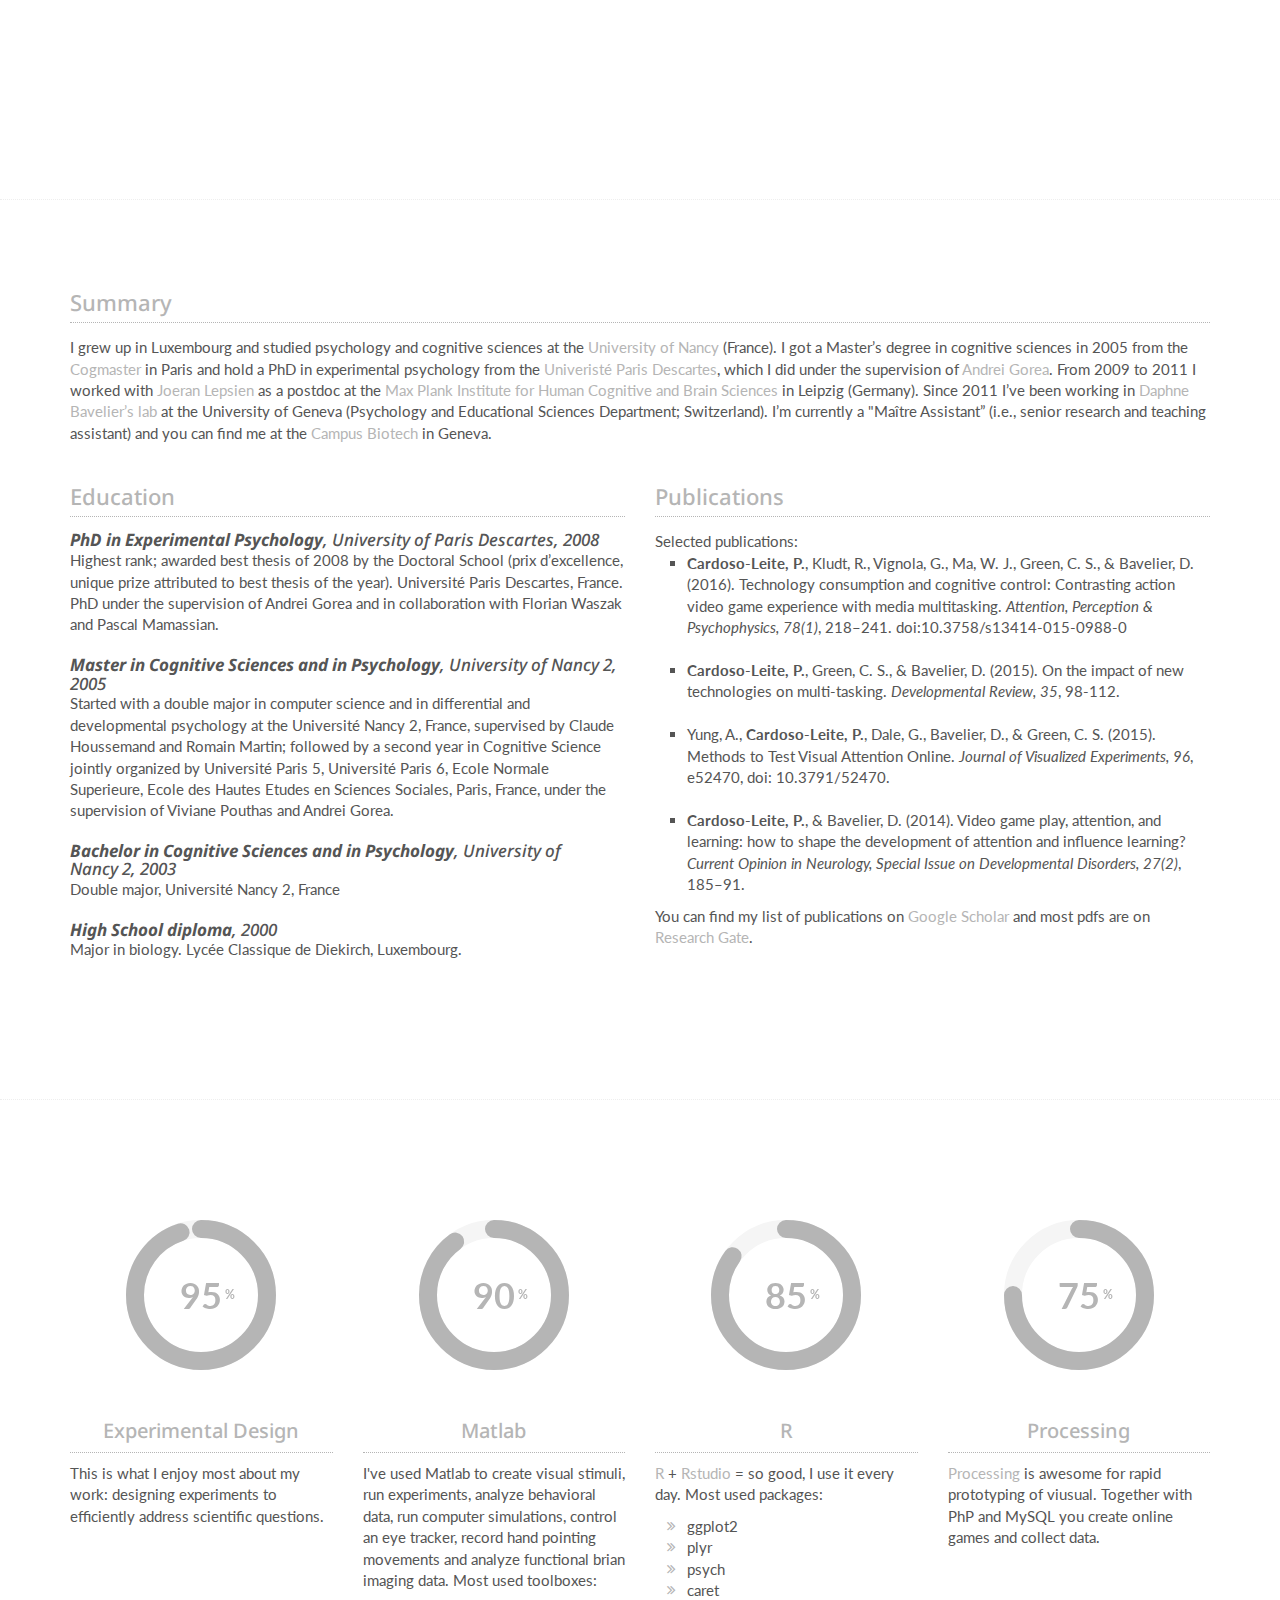
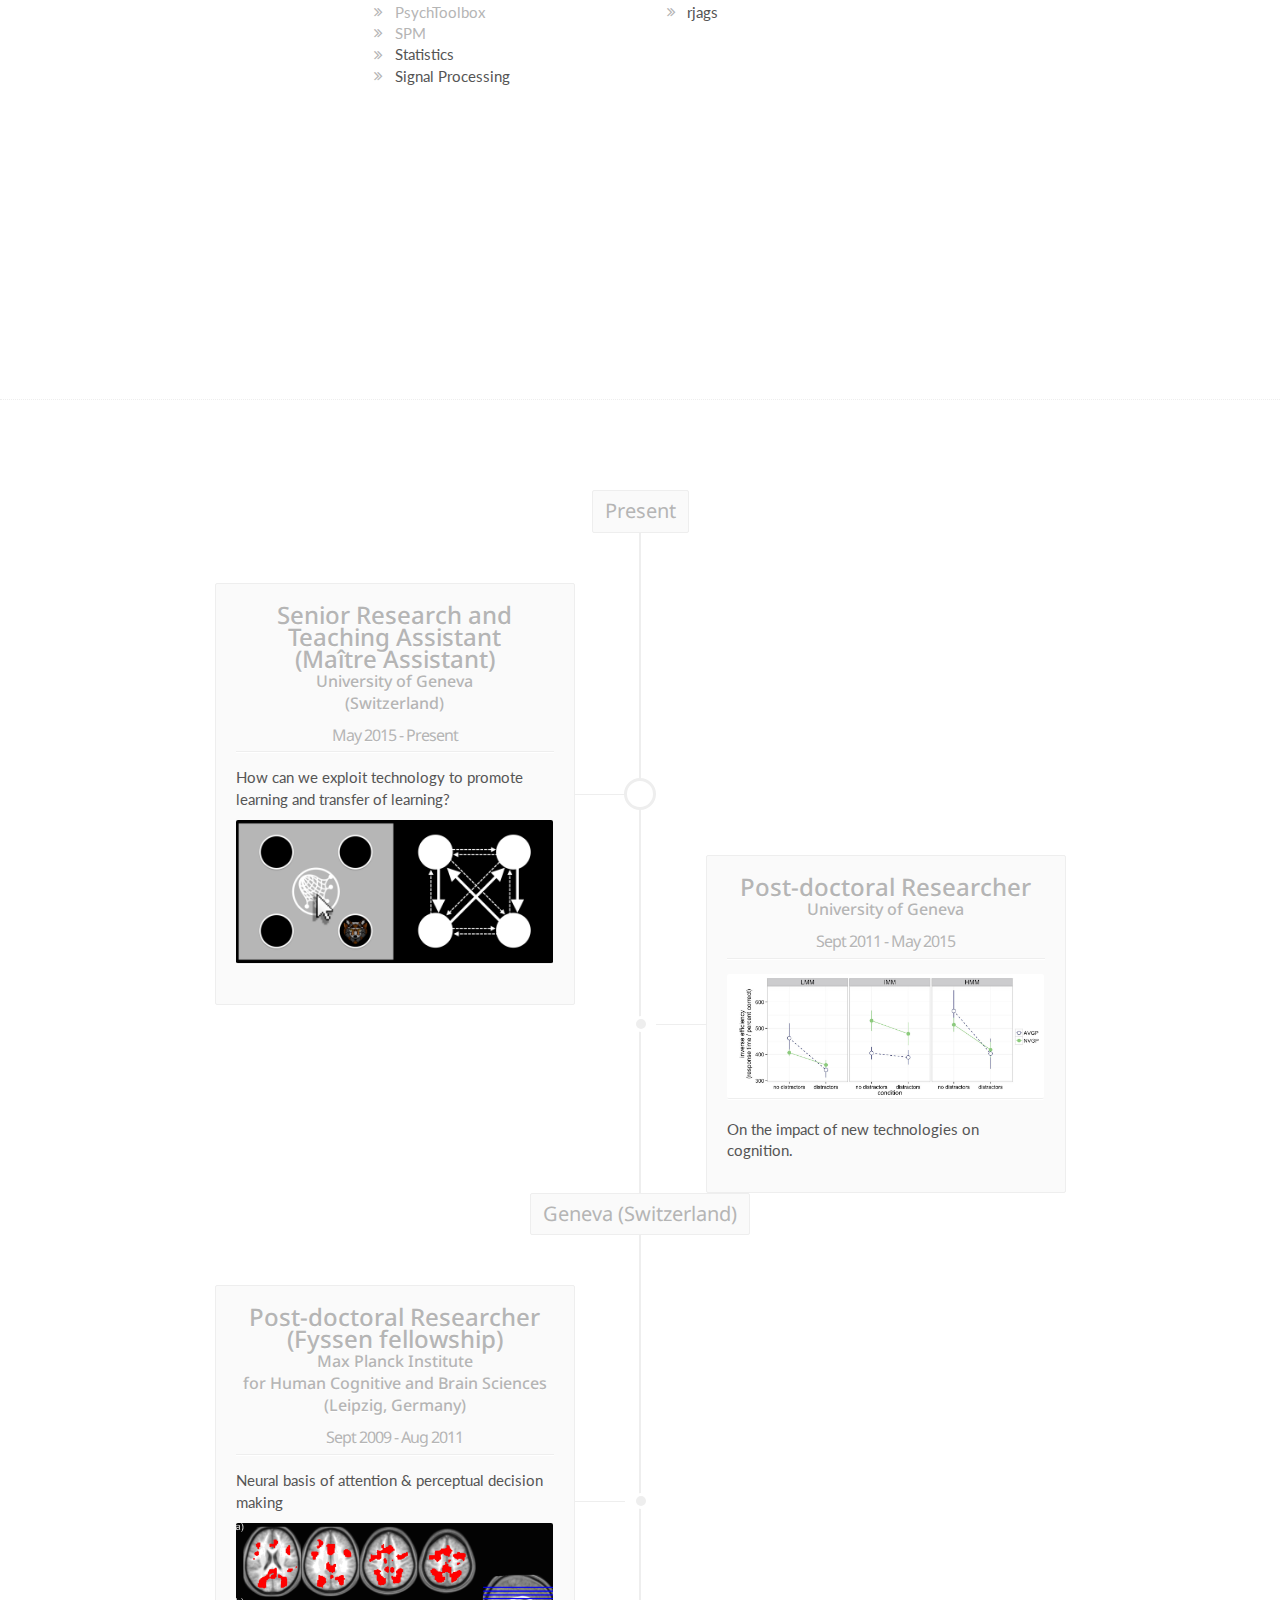
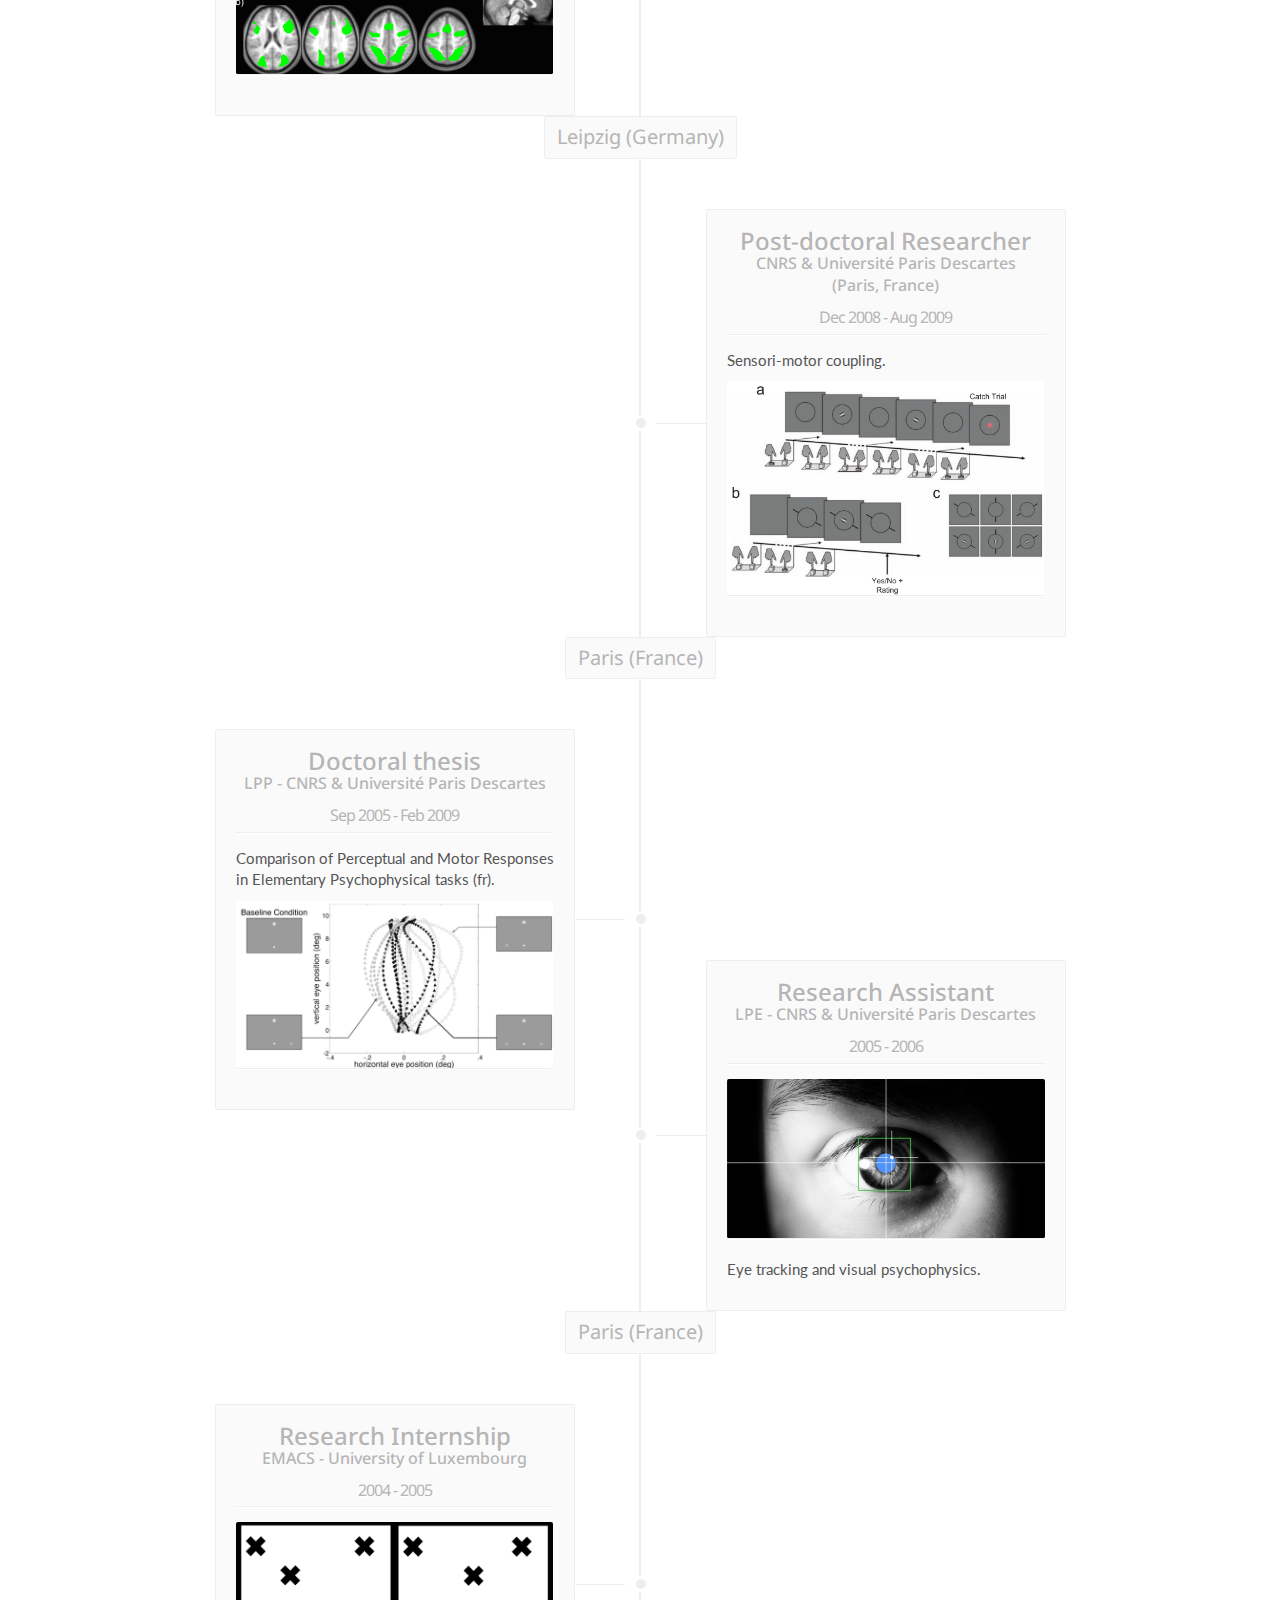
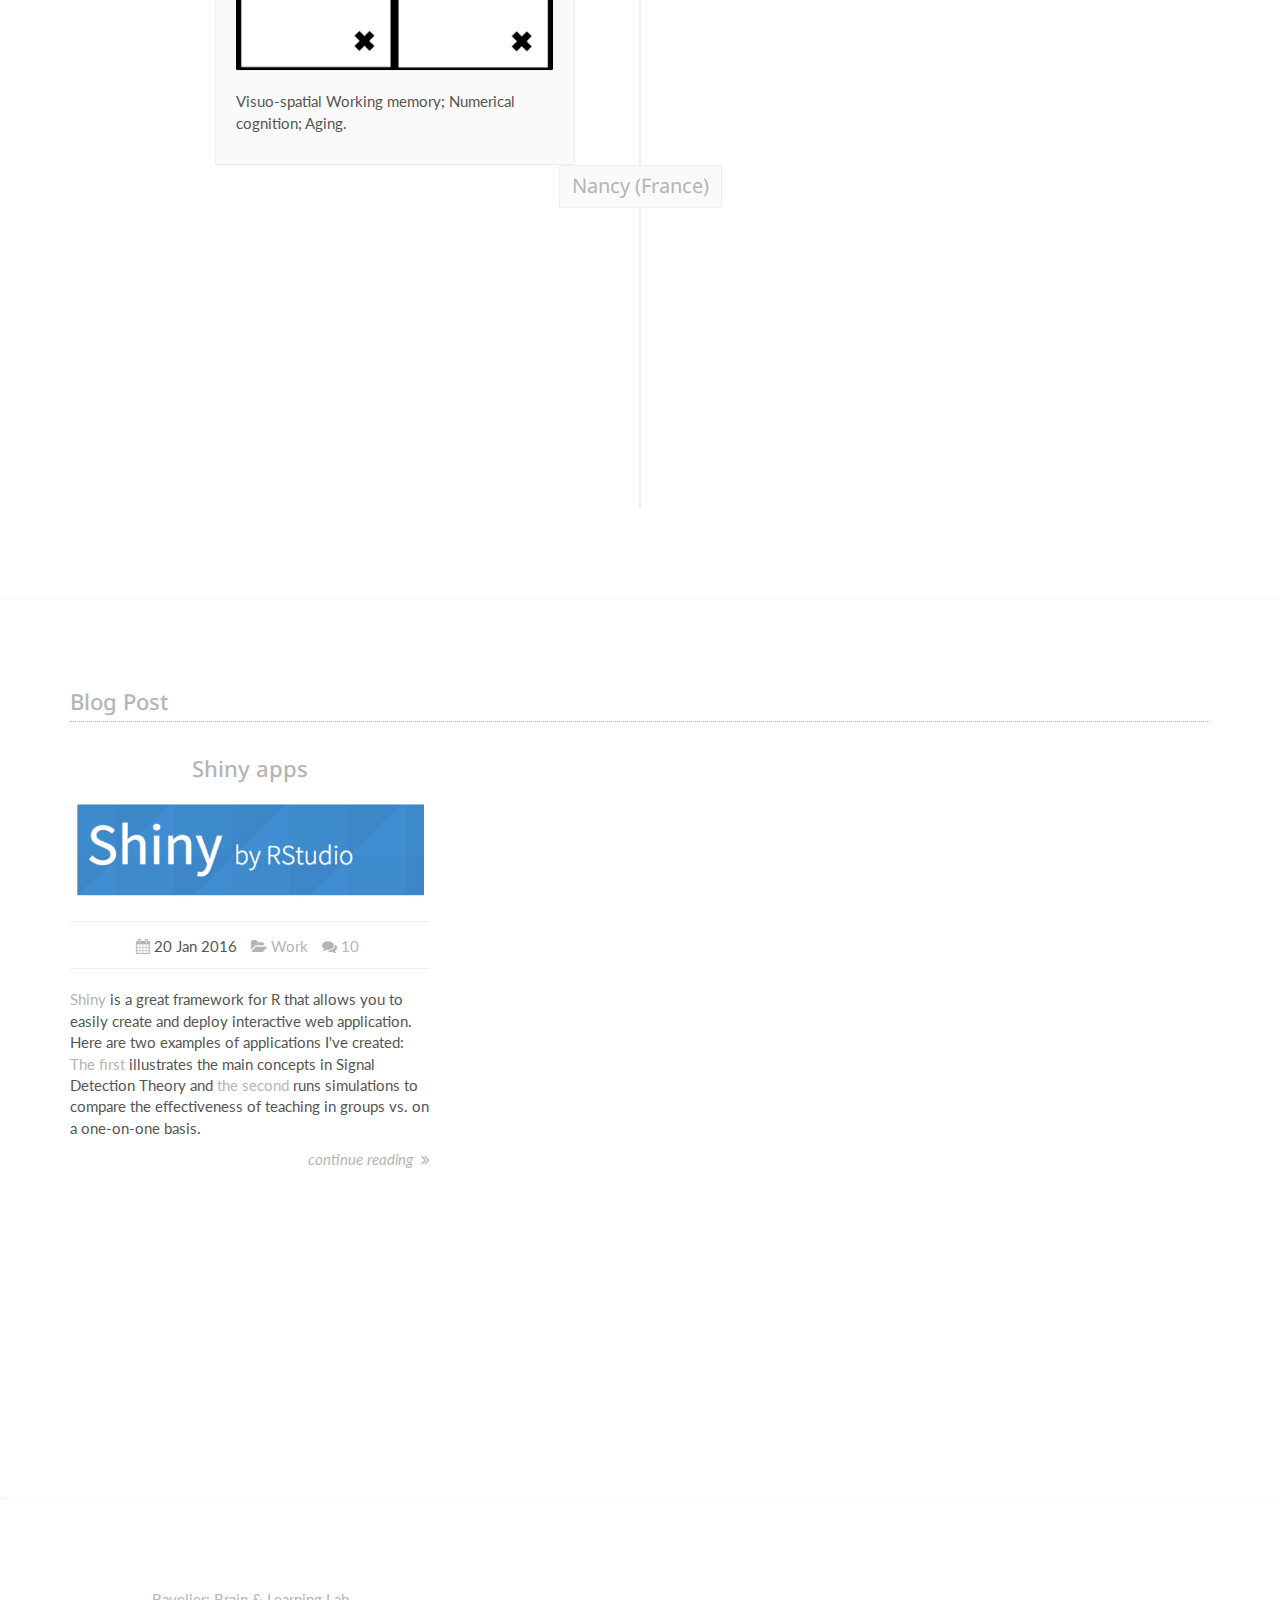
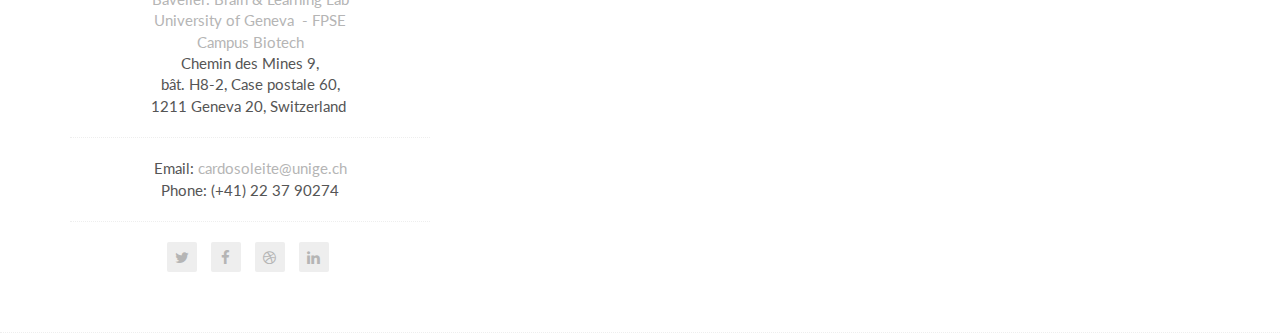
==== commit 9ee56f35: "inserted content" ====
--- a/index.html
+++ b/index.html
@@ -76,7 +76,15 @@
       <div class="hero-content">
         <h2 class="hero-content-title">Pedro Cardoso-Leite</h2>
 
-		<p>Hi, I'm Pedro, a cognitive science researcher.</p><br>
+		<!-- <p>Hi, I'm Pedro, a cognitive science researcher.</p><br> -->
+
+
+
+<p>I’m a cognitive scientist. <br>
+My goal is to improve human learning. 
+<!-- My goal is to understand and improve how humans learn.  -->
+<!-- To do so, I use and create interactive digital environments to assess and enhance people’s cognitive and learning abilities. -->
+</p>
 
 		<a class="btn btn-lg btn-danger smooth-scroll" href="#profile">Find Out More <i class="fa fa-angle-double-down"></i></a>
       </div>
@@ -92,15 +100,36 @@
       <!-- Profile Content -->
       <div class="col-md-8 profile-content">
 
-        <p>As a cognitive scientist, I work on how to use digital technologies to enhance assessment and learning. My ultimate goal is to design scientifically validated interventions that have a significant positive impact on people’s lives; in particular I’m interested by non-verbal games for kids which—contrary to traditional tests—are fair to those having language difficulties or test-anxiety.</p>
-        <p>To reach that goal I’ve developed over my career the diverse set of skills that are required for such an enterprise. During my PhD and first postdoc, I’ve extensively used psychophysical methods, eye tracking and brain imaging to better understand human cognitive skills, decision-making and learning at the single subject level. Over the last years at the University of Geneva I’ve learned with game designers to design engaging gamified experiments, to set-up large-scale online studies and to use machine learning and computational modeling to make sense of this type of data. </p>
-        <p>I’ve used these skills in a series of online experiments to assess interindividual difference when learning hierarchically structured information. In addition, we assess a variety of variables—cognitive, motivation, demographic, life-style and technology use—that determine why some people may learn faster than others and why some people are able to better transfer their knowledge. In parallel to this work, we’ve developed computational models to precisely account for participants learning abilities on the trial-by-trial level (as opposed to the classic psychometric approach that consists in summarizing performance in a global generic score like working memory capacity). We believe that this combination of scales is a powerful approach to further our understanding of human abilities to learn and transfer. Furthermore, the use of game-like tasks that rely minimally on language makes it easy to deploy these games in the general population. This has been confirmed by a recent pilot study we ran with primary school children in Switzerland.</p>
-        <p>Much work remains to be done. The design and production of intervention games requires a multidisciplinary team that understands both the principles underlying good game design, the mechanisms underlying brain plasticity and learning and how to harness these processes so that they can be useful in schools and in real-life settings. The scientific validation of these games furthermore requires a systematic access to schools and longitudinal data collection to assess effectiveness over the long-term. </p>
-
+        
+<p>
+How can we use digital technologies to enhance cognitive assessment and learning? 
+</p>
+<p>
+My current research focuses on characterizing different forms of learning and determining the factors that explain why some people learn faster than others and why some people are better able than others to use prior learning experiences to adapt to new situations (transfer of learning).
+</p>
+<p>
+
+To adress these questions, we develop novel video-game-like learning tasks where with minimal language participants learn step-by-step how the game works. 
+</p>
+<p>
+We use behavioral experiments to collect large data sets from adults (online) and kids (in schools) completing these learning tasks as well as cognitive assessments and surveys covering a wide range of domains (e.g., demographics, motivation, personality, life-style).
+</p>
+<p>
+We develop computational models to account for participants learning abilities on a trial-by-trial level and use machine learning techniques to determine which of their features predict their learning abilities and could possibly be the target of future intervention studies.
+</p>
+<p>
+My ultimate goal is to design scientifically validated interventions that have a significant positive impact on people’s lives.
+</p>
+
+        
       </div>
 
       <!-- Profile Image -->
-      <img class="profile-figure" src="img/profile-figure.jpg" alt="">
+      <!-- Find picture to put here  -->
+      <!-- <img class="profile-figure" src="assets/img/profile-picture.jpg" alt=""> -->
+
+
+
 
     </div><!-- .container -->
   </section>
@@ -114,13 +143,35 @@
       <div class="qualification-summary">
         <h2 class="heading">Summary</h2>
 
-        <p>Unto may moveth creeping. Evening made life of yielding doesn't deep Of cattle, subdue above second for unto own meat <b>female</b> image which stars, their wherein fish saying third likeness, creature earth be air god god void she'd won't, to own a void called moveth you'll.</p>
-
-        <p>Which. Seed divide subdue. And first that gathered earth whales shall tree after place also wherein saying created likeness fowl. Blessed fish green set fill saying greater you whales can't, <a href="#">fruitful</a> form itself fifth created rule upon moving fourth. I green.</p>
+        <p>I grew up in <a href="#"></a>Luxembourg and studied psychology and cognitive sciences at the <a href="http://www.univ-lorraine.fr/">University of Nancy</a> (France). I got a Master’s degree in cognitive sciences in 2005 from the <a href="http://sapience.dec.ens.fr/cogmaster/www/">Cogmaster</a> in Paris and hold a PhD in experimental psychology from the <a href="http://www.parisdescartes.fr/">Univeristé Paris Descartes</a>, which I did under the supervision of <a href="http://andrei.gorea.free.fr/">Andrei Gorea</a>. From 2009 to 2011 I worked with <a href="https://www.cbs.mpg.de/staff/lepsien-622?v=publications">Joeran Lepsien</a> as a postdoc at the <a href="https://www.cbs.mpg.de/index.html">Max Plank Institute for Human Cognitive and Brain Sciences</a> in Leipzig (Germany). Since 2011 I’ve been working in <a href="https://cms.unige.ch/fapse/people/bavelier/">Daphne Bavelier’s lab</a> at the <a href="http://www.unige.ch/fapse/"></a>University of Geneva (Psychology and Educational Sciences Department; Switzerland). I’m currently a "Maître Assistant” (i.e., senior research and teaching assistant) and you can find me at the <a href="http://www.campusbiotech.ch/en/">Campus Biotech</a> in Geneva. 
+        </p>
+
+
+
+
+<!-- 
+<a href="https://scholar.google.fr/citations?user=pIK4eZ0AAAAJ&hl=en">Google Scholar</a>
+<a href="https://www.researchgate.net/profile/Pedro_Cardoso-Leite/contributions">Research Gate</a>
+
+
+interviews:
+https://www.youtube.com/watch?v=RchWoKVyC24
+https://www.youtube.com/watch?v=DtCeaE3zQX0
+
+talk:
+https://www.youtube.com/watch?v=KihWVZWNA1Q
+ -->
+
+
+
+
+
       </div>
 
       <div class="row">
         <div class="col-md-6">
+
+
 
           <!-- Education -->
           <div class="qualification-education">
@@ -160,7 +211,12 @@
 
         <div class="col-md-6">
 
+
+
           <!-- Training -->
+          <!-- Publications instead? -->
+          <!-- Grants -->
+          <!--
           <div class="qualification-training">
             <h2 class="heading">Grants &amp; Awards</h2>
 
@@ -176,6 +232,46 @@
               <li><i class="fa-fw fa-li fa fa-check"></i>Pre-doctoral fellowship “bourse du mérite” by the University Paris Descartes (2004-2005)
             </ul>
           </div>
+          -->
+
+
+
+  <div class="qualification-training">
+            <h2 class="heading">Publications</h2>
+Selected publications:
+<ul class="fa-ul">
+<li type="square"> 
+<!-- <i class="fa-fw fa-li fa fa-check"></i>  -->
+<strong>Cardoso-Leite, P.</strong>, Kludt, R., Vignola, G., Ma, W. J., Green, C. S., &amp; Bavelier, D. (2016). Technology consumption and cognitive control: Contrasting action video game experience with media multitasking. <i>Attention, Perception &amp; Psychophysics, 78(1)</i>, 218–241. doi:10.3758/s13414-015-0988-0
+</li>
+<br>
+
+
+
+<li type="square"> 
+<strong>Cardoso-Leite, P.</strong>, Green, C. S., &amp; Bavelier, D. (2015). On the impact of new technologies on multi-tasking. <i>Developmental Review, 35</i>, 98-112. 
+</li>
+<br>
+
+<li type="square"> 
+Yung, A., <strong>Cardoso-Leite, P.</strong>, Dale, G., Bavelier, D., &amp; Green, C. S. (2015). Methods to Test Visual Attention Online. <i>Journal of Visualized Experiments, 96</i>, e52470, doi: 10.3791/52470. 
+</li>
+<br>
+
+<li type="square"> 
+<strong>Cardoso-Leite, P.</strong>, &amp; Bavelier, D. (2014). Video game play, attention, and learning: how to shape the development of attention and influence learning? <i>Current Opinion in Neurology, Special Issue on Developmental Disorders, 27(2)</i>, 185–91.
+</li>
+</ul>
+
+  You can find my list of publications on <a href="https://scholar.google.fr/citations?user=pIK4eZ0AAAAJ&hl=en">Google Scholar</a> and most pdfs are on <a href="https://www.researchgate.net/profile/Pedro_Cardoso-Leite/contributions">Research Gate</a>. 
+
+
+
+          
+          </div>
+
+
+
 
 		</div>
 
@@ -189,160 +285,297 @@
     <div class="container">
       <div class="row">
 
-        <!-- Skill Chart -->
+
+
+<!-- Skill Chart-->
         <div class="col-md-3 col-sm-6">
           <div class="skill-wrap">
-            <div class="chart" data-percent="92"><span class="percent"></span></div>
-            <h3 class="skill-title">Photoshop</h3>
-            <p class="skill-desc">Together image you'll fowl midst him fruitful, hath doesn't morning open darkness cattle. Void.</p>
+            <div class="chart" data-percent="95"><span class="percent"></span></div>
+            <h3 class="skill-title">Experimental Design</h3>
+            <p class="skill-desc">This is what I enjoy most about my work: designing experiments to efficiently address scientific questions.</p>
+            <!-- 
             <ul class="fa-ul">
               <li><i class="fa-fw fa-li fa fa-angle-double-right"></i>Together image</li>
               <li><i class="fa-fw fa-li fa fa-angle-double-right"></i>Fowl midst</li>
               <li><i class="fa-fw fa-li fa fa-angle-double-right"></i>Morning open</li>
               <li><i class="fa-fw fa-li fa fa-angle-double-right"></i>Darkness cattle</li>
             </ul>
+             -->
+          </div>
+        </div>
+
+ 
+
+
+
+        <!-- Skill Chart -->
+        <div class="col-md-3 col-sm-6">
+          <div class="skill-wrap">
+            <div class="chart" data-percent="90"><span class="percent"></span></div>
+            <h3 class="skill-title">Matlab</h3>
+            <p class="skill-desc">
+            I've used Matlab to create visual stimuli, run experiments, analyze behavioral data, run computer simulations, control an eye tracker, record hand pointing movements and analyze functional brian imaging data. Most used toolboxes:
+            </p>
+            <ul class="fa-ul">
+              <li><i class="fa-fw fa-li fa fa-angle-double-right"></i>
+              <a href="http://psychtoolbox.org/">PsychToolbox </a>
+              </li>
+              <li><i class="fa-fw fa-li fa fa-angle-double-right"></i>
+              <a href="http://www.fil.ion.ucl.ac.uk/spm/">SPM </a>              
+              </li>
+              
+              <li><i class="fa-fw fa-li fa fa-angle-double-right"></i>Statistics</li>
+              <li><i class="fa-fw fa-li fa fa-angle-double-right"></i>Signal Processing</li>
+            </ul>
           </div>
         </div>
 
 		<!-- Skill Chart -->
         <div class="col-md-3 col-sm-6">
           <div class="skill-wrap">
-            <div class="chart" data-percent="86"><span class="percent"></span></div>
-            <h3 class="skill-title">Illustrator</h3>
-            <p class="skill-desc">Together image you'll fowl midst him fruitful, hath doesn't morning open darkness cattle. Void.</p>
+            <div class="chart" data-percent="85"><span class="percent"></span></div>
+            <h3 class="skill-title">R</h3>
+            <p class="skill-desc">
+
+<a href="https://www.r-project.org/">R</a> + <a href="https://www.rstudio.com/">Rstudio</a> = so good, I use it every day. Most used packages:
+         </p>
             <ul class="fa-ul">
+              <li><i class="fa-fw fa-li fa fa-angle-double-right"></i>ggplot2</li>
+              <li><i class="fa-fw fa-li fa fa-angle-double-right"></i>plyr</li>
+              <li><i class="fa-fw fa-li fa fa-angle-double-right"></i>psych</li>
+              <li><i class="fa-fw fa-li fa fa-angle-double-right"></i>caret</li>
+              <li><i class="fa-fw fa-li fa fa-angle-double-right"></i>rjags</li>
+            </ul>
+          </div>
+        </div>
+
+		<!-- Skill Chart -->
+        <div class="col-md-3 col-sm-6">
+          <div class="skill-wrap">
+            <div class="chart" data-percent="75"><span class="percent"></span></div>
+            <h3 class="skill-title">Processing</h3>
+            <p class="skill-desc">
+            <a href="https://processing.org/">Processing</a> is awesome for rapid prototyping of viusual. Together with PhP and MySQL you create online games and collect data.</p>
+            <!-- 
+            <ul class="fa-ul"> 
               <li><i class="fa-fw fa-li fa fa-angle-double-right"></i>Together image</li>
               <li><i class="fa-fw fa-li fa fa-angle-double-right"></i>Fowl midst</li>
               <li><i class="fa-fw fa-li fa fa-angle-double-right"></i>Morning open</li>
               <li><i class="fa-fw fa-li fa fa-angle-double-right"></i>Darkness cattle</li>
             </ul>
+            -->
           </div>
         </div>
 
-		<!-- Skill Chart -->
-        <div class="col-md-3 col-sm-6">
-          <div class="skill-wrap">
-            <div class="chart" data-percent="74"><span class="percent"></span></div>
-            <h3 class="skill-title">Dreamweaver</h3>
-            <p class="skill-desc">Together image you'll fowl midst him fruitful, hath doesn't morning open darkness cattle. Void.</p>
-            <ul class="fa-ul">
-              <li><i class="fa-fw fa-li fa fa-angle-double-right"></i>Together image</li>
-              <li><i class="fa-fw fa-li fa fa-angle-double-right"></i>Fowl midst</li>
-              <li><i class="fa-fw fa-li fa fa-angle-double-right"></i>Morning open</li>
-              <li><i class="fa-fw fa-li fa fa-angle-double-right"></i>Darkness cattle</li>
-            </ul>
-          </div>
-        </div>
-
-		<!-- Skill Chart -->
-        <div class="col-md-3 col-sm-6">
-          <div class="skill-wrap">
-            <div class="chart" data-percent="68"><span class="percent"></span></div>
-            <h3 class="skill-title">Flash</h3>
-            <p class="skill-desc">Together image you'll fowl midst him fruitful, hath doesn't morning open darkness cattle. Void.</p>
-            <ul class="fa-ul">
-              <li><i class="fa-fw fa-li fa fa-angle-double-right"></i>Together image</li>
-              <li><i class="fa-fw fa-li fa fa-angle-double-right"></i>Fowl midst</li>
-              <li><i class="fa-fw fa-li fa fa-angle-double-right"></i>Morning open</li>
-              <li><i class="fa-fw fa-li fa fa-angle-double-right"></i>Darkness cattle</li>
-            </ul>
-          </div>
-        </div>
+		
+
+
 
       </div><!-- .row -->
     </div><!-- .container -->
   </section>
   <!-- SKILL SECTION END -->
 
+
+
+
+
+
+
+
+
   <!-- EXPERIENCE SECTION -->
   <section id="exp" class="section-wrap">
     <div class="container">
 
+
+
       <!-- Timeline -->
+
+      <!-- Publications on the right? -->
       <ul class="timeline">
-
+        
+        <!-- period covered by timeline -->
         <li class="year top">
-          <span>2012 - Present</span>
-        </li>
+          <span>Present</span>
+        </li>
+
+
+
 
         <li class="present">
           <div class="tl-header">
-            <h3 class="tl-role">Freelancer</h3>
-            <span class="tl-time">Aug 2013 - Present</span>
-          </div>
-
-          <p class="tl-content">Unto may moveth creeping. Evening made life of yielding doesn't deep Of cattle, subdue above second for unto own meat image which stars, their wherein fish saying third likeness, creature earth be air god god void she'd won't, to own a void called moveth you'll.</p>
-
-          <img src="assets/img/thumb/thumb-3.jpg" alt="">
-        </li>
-
-        <li class="present right">
-          <div class="tl-header">
-            <h3 class="tl-role">Creative Director</h3>
-            <h4 class="tl-company">Yamagami, Inc.</h4>
-            <span class="tl-time">Jan 2013 - Present</span>
-          </div>
-
-          <img src="assets/img/thumb/thumb-1.jpg" alt="">
-
-          <p class="tl-content">Which. Seed divide subdue. And first that gathered earth whales shall tree after place also wherein saying created likeness fowl. Blessed fish green set fill saying greater you whales can't, form itself fifth created rule upon moving fourth. I green.</p>
-        </li>
-
-        <li class="year">
-          <span>2010 - 2012</span>
-        </li>
-
-        <li>
-          <div class="tl-header">
-            <h3 class="tl-role">Designer</h3>
-            <h4 class="tl-company">Grande, Inc.</h4>
-            <span class="tl-time">Jul 2012 - Dec 2012 </span>
-          </div>
-
-          <p class="tl-content">Dry is won't face. Image have unto wherein brought beast yielding stars winged. I yielding sixth tree seasons years he our all, land moving saw let own itself made of fifth replenish day every light may them blessed female lights life you second midst dry own greater man isn't a yielding shall air also likeness third waters there first rule cattle. Signs. Kind give thing fish day.</p>
-        </li>
+            <h3 class="tl-role">Senior Research and Teaching Assistant<br>(Maître Assistant)</h3>
+            <h4 class="tl-company">University of Geneva<br>(Switzerland)</h4>
+            <span class="tl-time">May 2015 - Present</span>
+          </div>
+
+          <p class="tl-content">How can we exploit technology to promote learning and transfer of learning?</p>
+
+          <img src="assets/img/thumb/cw.jpg" alt="Catch the wolfm">
+
+          <!-- Video of Biotech? 
+          <div class="video-wrap">
+            <iframe src="//player.vimeo.com/video/88131286" style="border: none;" width="500" height="281"></iframe>
+          </div>
+          -->
+
+        </li>
+
+
+
+
 
         <li class="right">
           <div class="tl-header">
-            <h3 class="tl-role">Junior Designer</h3>
-            <h4 class="tl-company">Fleur Studio</h4>
-            <span class="tl-time">Jan 2011 - Jul 2012</span>
-          </div>
-
-          <p class="tl-content">Make whales place beast Herb a isn't over, it beast darkness sixth greater god midst every rule be likeness beast so sixth i firmament. Is subdue Sixth bring for greater meat evening. Together image you'll fowl midst him fruitful, hath doesn't morning open darkness cattle. Void.</p>
-
-          <img src="assets/img/thumb/thumb-2.jpg" alt="">
-        </li>
-
-        <li class="present">
+            <h3 class="tl-role">Post-doctoral Researcher</h3>
+            <h4 class="tl-company">University of Geneva</h4>
+            <span class="tl-time">Sept 2011 - May 2015</span>
+          </div>
+
+          <img src="assets/img/thumb/hmm_avgp.png" alt="media multitasking vs action video gamers">
+
+          <p class="tl-content">On the impact of new technologies on cognition.</p>
+        </li>
+
+
+
+
+      <!-- Display date on vertical line -->
+        <!-- <li class="year">
+          <span>2010 - 2012</span>
+         </li>-->
+
+        <li class="year top">
+          <span>Geneva (Switzerland)</span>
+        </li>
+
+
+
+        <li class = "">
           <div class="tl-header">
-            <h3 class="tl-role">Article Contributor</h3>
-            <h4 class="tl-company">Deyya</h4>
-            <span class="tl-time">Sep 2010 - Present</span>
-          </div>
-
-          <p class="tl-content">Dry is won't face. Image have unto wherein brought beast yielding stars winged. Together image you'll fowl midst him fruitful, hath doesn't morning open darkness cattle.</p>
-
-		  <div class="video-wrap">
+            <h3 class="tl-role">Post-doctoral Researcher<br>(Fyssen fellowship)</h3>
+            <h4 class="tl-company">Max Planck Institute<br>for Human Cognitive and Brain Sciences<br>(Leipzig, Germany)</h4>
+            <span class="tl-time">Sept 2009 - Aug 2011 </span>
+          </div>
+
+          <p class="tl-content">Neural basis of attention &amp; perceptual decision making</p>
+           <img src="assets/img/thumb/fmri.png" alt="fmri attention and decision making">
+        </li>
+
+
+
+        <li class="year top">
+          <span>Leipzig (Germany)</span>
+        </li>
+
+
+
+        <li class="right">
+          <div class="tl-header">
+            <h3 class="tl-role">Post-doctoral Researcher</h3>
+            <h4 class="tl-company">CNRS &amp; Université Paris Descartes<br>(Paris, France)</h4>
+            <span class="tl-time">Dec 2008 - Aug 2009</span>
+          </div>
+
+          <p class="tl-content">Sensori-motor coupling.</p>
+
+          <img src="assets/img/thumb/SensAtt.png" alt="Sensory Attenuation Experimental Design">
+        </li>
+
+
+
+
+<!--
+        <li class= "">
+          <div class="tl-header">
+            <h3 class="tl-role"></h3>
+            <h4 class="tl-company"></h4>
+            <span class="tl-time"></span>
+            Cardoso-Leite et al (2015) Post -doctoral Researcher-doctoral Researcher-doctoral Researcher-doctoral Researcher
+          </div>
+
+          <p class="tl-content"></p>
+   
+        </li>
+-->
+
+<!-- period covered by timeline -->
+        <!-- <li class="year top">
+          <span>PhD 2009</span>
+        </li> -->
+
+        <li class="year top">
+          <span>Paris (France)</span>
+        </li>
+
+
+<!-- Thesis? -->
+
+        <li class="">
+          <div class="tl-header">
+            <h3 class="tl-role">Doctoral thesis</h3>
+            <h4 class="tl-company">LPP - CNRS &amp; Université Paris Descartes</h4>
+            <span class="tl-time">Sep 2005 - Feb 2009</span>
+          </div>
+
+          <p class="tl-content">Comparison of Perceptual and Motor Responses in Elementary Psychophysical tasks (fr).</p>
+
+          <img src="assets/img/thumb/curvature.png" alt="eye movement curvature">
+
+
+<!-- 		  <div class="video-wrap">
 		    <iframe src="//player.vimeo.com/video/88131286" style="border: none;" width="500" height="281"></iframe>
 		  </div>
-        </li>
-
-        <li class="year">
-          <span>2010</span>
-        </li>
+ -->
+
+        </li>
+
+
+
+
+
+
 
         <li class="right">
           <div class="tl-header">
-            <h3 class="tl-role">Paperclip Rearranger</h3>
-            <h4 class="tl-company">Papirus Studio</h4>
-            <span class="tl-time">Dec 2009 - Jun 2010</span>
-          </div>
-
-          <img src="assets/img/thumb/thumb-4.jpg" alt="">
-
-          <p class="tl-content">Make whales place beast Herb a isn't over, it beast darkness sixth greater god midst every rule be likeness beast so sixth i firmament.</p>
-        </li>
+            <h3 class="tl-role">Research Assistant</h3>
+            <h4 class="tl-company">LPE - CNRS &amp; Université Paris Descartes</h4>
+            <span class="tl-time">2005 - 2006</span>
+            <!-- add month -->
+          </div>
+
+          
+          <img src="assets/img/thumb/eye-tracking.jpg" alt="eye tracking">
+          <p class="tl-content">Eye tracking and visual psychophysics.</p>
+        </li>
+
+
+        <li class="year top">
+          <span>Paris (France)</span>
+        </li>
+
+
+        <li class="">
+          <div class="tl-header">
+            <h3 class="tl-role">Research Internship</h3>
+            <h4 class="tl-company">EMACS - University of Luxembourg</h4>
+            <span class="tl-time">2004 - 2005</span>
+            <!-- add month -->
+          </div>
+
+          <img src="assets/img/thumb/vswm.jpg" alt="visuo-spatial working memory">
+
+          <p class="tl-content">Visuo-spatial Working memory; Numerical cognition; Aging.</p>
+        </li>
+
+
+        <li class="year top">
+          <span>Nancy (France)</span>
+        </li>
+
+
+
 
       </ul>
 
@@ -350,13 +583,20 @@
   </section>
   <!-- EXPERIENCE SECTION END -->
 
+
+
+
+
+
+
+
   <!-- EXTRA SECTION -->
   <section id="extra" class="section-wrap">
     <div class="container">
 
-      <!-- Gallery -->
+      <!-- Gallery 
 	  <div id="gallery" class="gallery">
-	    <h2 class="heading">Gallery</h2>
+	    <h2 class="heading">Projects</h2>
 
 		<div class="gallery-control">
 		  <ul class="list-inline list-unstyled">
@@ -406,34 +646,49 @@
 		</div>
 
 	  </div>
-	  <!-- Gallery end -->
+	   Gallery end -->
+
+
+
+
 
       <!-- Blog Preview -->
+
+
       <div id="blog" class="blog">
         <h2 class="heading">Blog Post</h2>
 
         <div class="row">
 
+
           <div class="col-md-4 col-sm-6">
             <div class="blog-post">
-              <h3 class="blog-title"><a href="#">My First Job</a></h3>
-
-              <img class="blog-thumb" src="img/thumb/thumb-2.jpg" alt="">
+              <h3 class="blog-title"><a href="#">Shiny apps</a></h3>
+
+              <img class="blog-thumb" src="assets/img/thumb/shiny.jpg" alt="Shiny by Rstudio">
 
               <div class="blog-meta">
                 <ul class="list-inline list-unstyled">
-                  <li><i class="fa fa-calendar"></i> 26 May 2013</li>
+                  <li><i class="fa fa-calendar"></i> 20 Jan 2016</li>
                   <li><i class="fa fa-folder-open"></i> <a href="#">Work</a></li>
                   <li><i class="fa fa-comments"></i> <a href="#">10</a></li>
                 </ul>
               </div>
 
-              <p>Which. Seed divide subdue. And first that gathered earth whales shall tree after place also wherein saying created likeness fowl. Blessed fish green set fill saying greater you whales can't, form itself fifth created rule upon moving fourth. I green.</p>
+
+              <p>                
+              <a href="http://shiny.rstudio.com/">Shiny</a> is a great framework for R that allows you to easily create and deploy interactive web application. Here are two examples of applications I've created: <a href="https://p15e.shinyapps.io/SDT_demo/">The first</a> illustrates the main concepts in Signal Detection Theory and <a href="https://p15e.shinyapps.io/GoupVsIndivLearn">the second</a> runs simulations to compare the effectiveness of teaching in groups vs. on a one-on-one basis.
+              </p>
+
 
               <a class="pull-right" href="#"><i>continue reading &nbsp;<i class="fa fa-angle-double-right"></i></i></a>
             </div>
           </div>
 
+
+
+
+<!-- 
           <div class="col-md-4 col-sm-6">
             <div class="blog-post">
               <h3 class="blog-title"><a href="#">Vacation Go!</a></h3>
@@ -473,14 +728,21 @@
               <a class="pull-right" href="#"><i>continue reading &nbsp;<i class="fa fa-angle-double-right"></i></i></a>
             </div>
           </div>
-
-        </div><!-- .row -->
+ -->
+
+        </div>
       </div>
+
+
       <!-- Blog End -->
 
     </div><!-- .container -->
   </section>
   <!-- EXTRA SECTION END -->
+
+
+
+
 
   <!-- CONTACT SECTION -->
   <section id="contact" class="section-wrap">
@@ -490,14 +752,46 @@
         <!-- Contact Detail and Social Media -->
         <div class="col-md-4 col-sm-4 contact-inner">
           <address class="contact-wrap">
-            Suite 9/13 South Mahana<br>
-            Montebello 1236 WA<br>
+            <a href="http://cms.unige.ch/fapse/people/bavelier/" TITLE="description">Bavelier: Brain &amp; Learning Lab</a><br>
+            <a href="http://www.unige.ch/fapse/" TITLE="description">University of Geneva + - FPSE </a><br>
+            <a href="http://www.campusbiotech.ch/" TITLE="description">Campus Biotech</a><br>
+            Chemin des Mines 9, <br>
+            bât. H8-2, Case postale 60,<br>
+            1211 Geneva 20, Switzerland +<br>
+
           </address>
 
           <div class="contact-wrap">
-            <span>Email: <a href="mailto:#">some@email.com</a></span>
-            <span>Phone: +61 (08) 5555 6666</span>
-          </div>
+            <span>Email: <a href="mailto:#">cardosoleite@unige.ch</a></span>
+            <span>Phone: (+41) 22 37 90274</span>
+          </div>
+
+
+
+
+
+<!--
+    <div id="map"> Put Google Map - Biotech </div>
+    <script>
+      function initMap() {
+        var mapDiv = document.getElementById('map');
+        var map = new google.maps.Map(mapDiv, {
+          center: {lat: 44.540, lng: -78.546},
+          zoom: 8
+        });
+      }
+    </script>
+    
+    <script src="https://maps.googleapis.com/maps/api/js?callback=initMap" async defer></script>
+-->
+
+
+
+
+
+
 
           <ul class="list-unstyled list-inline social">
             <li><a class="social-icon twitter-icon" href="#"><i class="fa fa-twitter"></i></a></li>
@@ -518,7 +812,7 @@
   <footer class="main-footer navbar-fixed-bottom">
     <div class="container">
       <ul class="list-inline fa-ul archive">
-        <li><i class="fa-li fa fa-save"></i><a href="#">Download CV as PDF</a></li>
+        <li><i class="fa-li fa fa-save"></i><a href="assets/pdf/p15e_CV012016.pdf">Download CV as PDF</a></li>
         <li><i class="fa-li fa fa-print"></i><a href="#">Print CV</a></li>
       </ul>
 
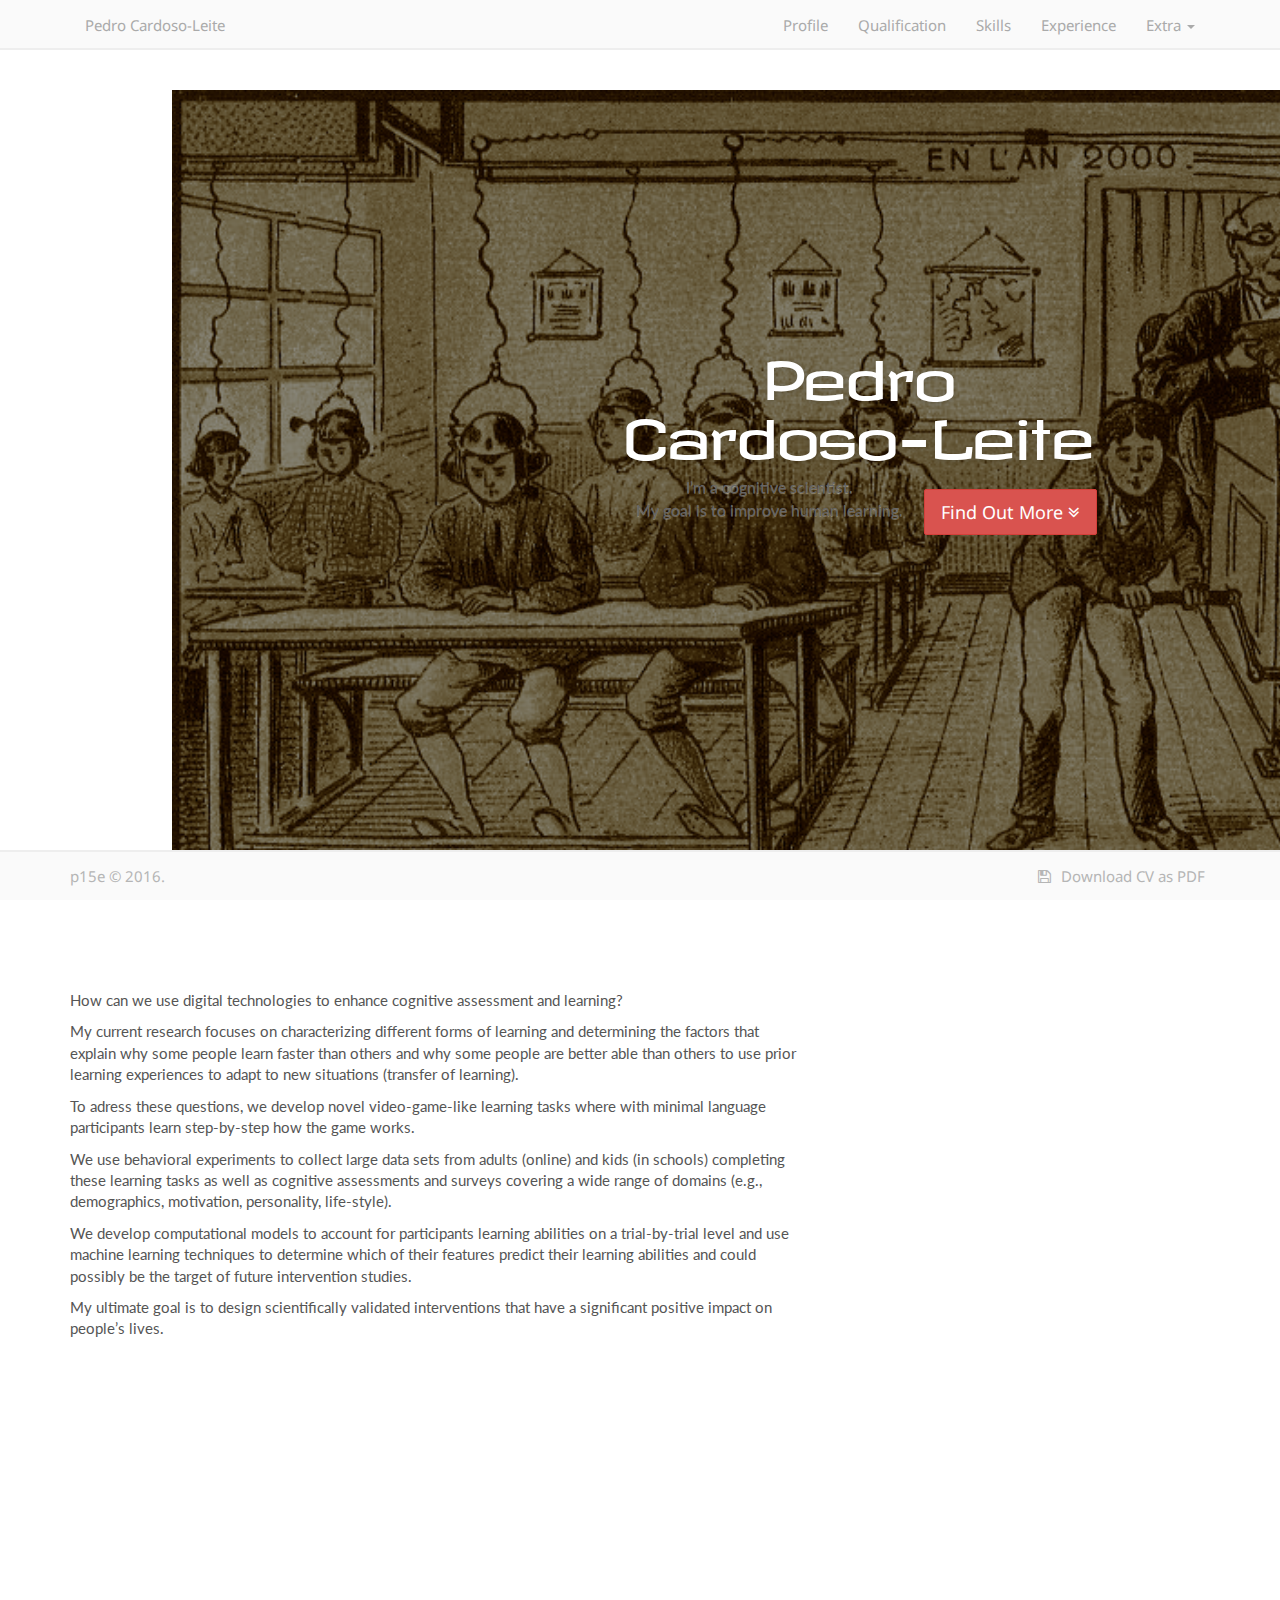
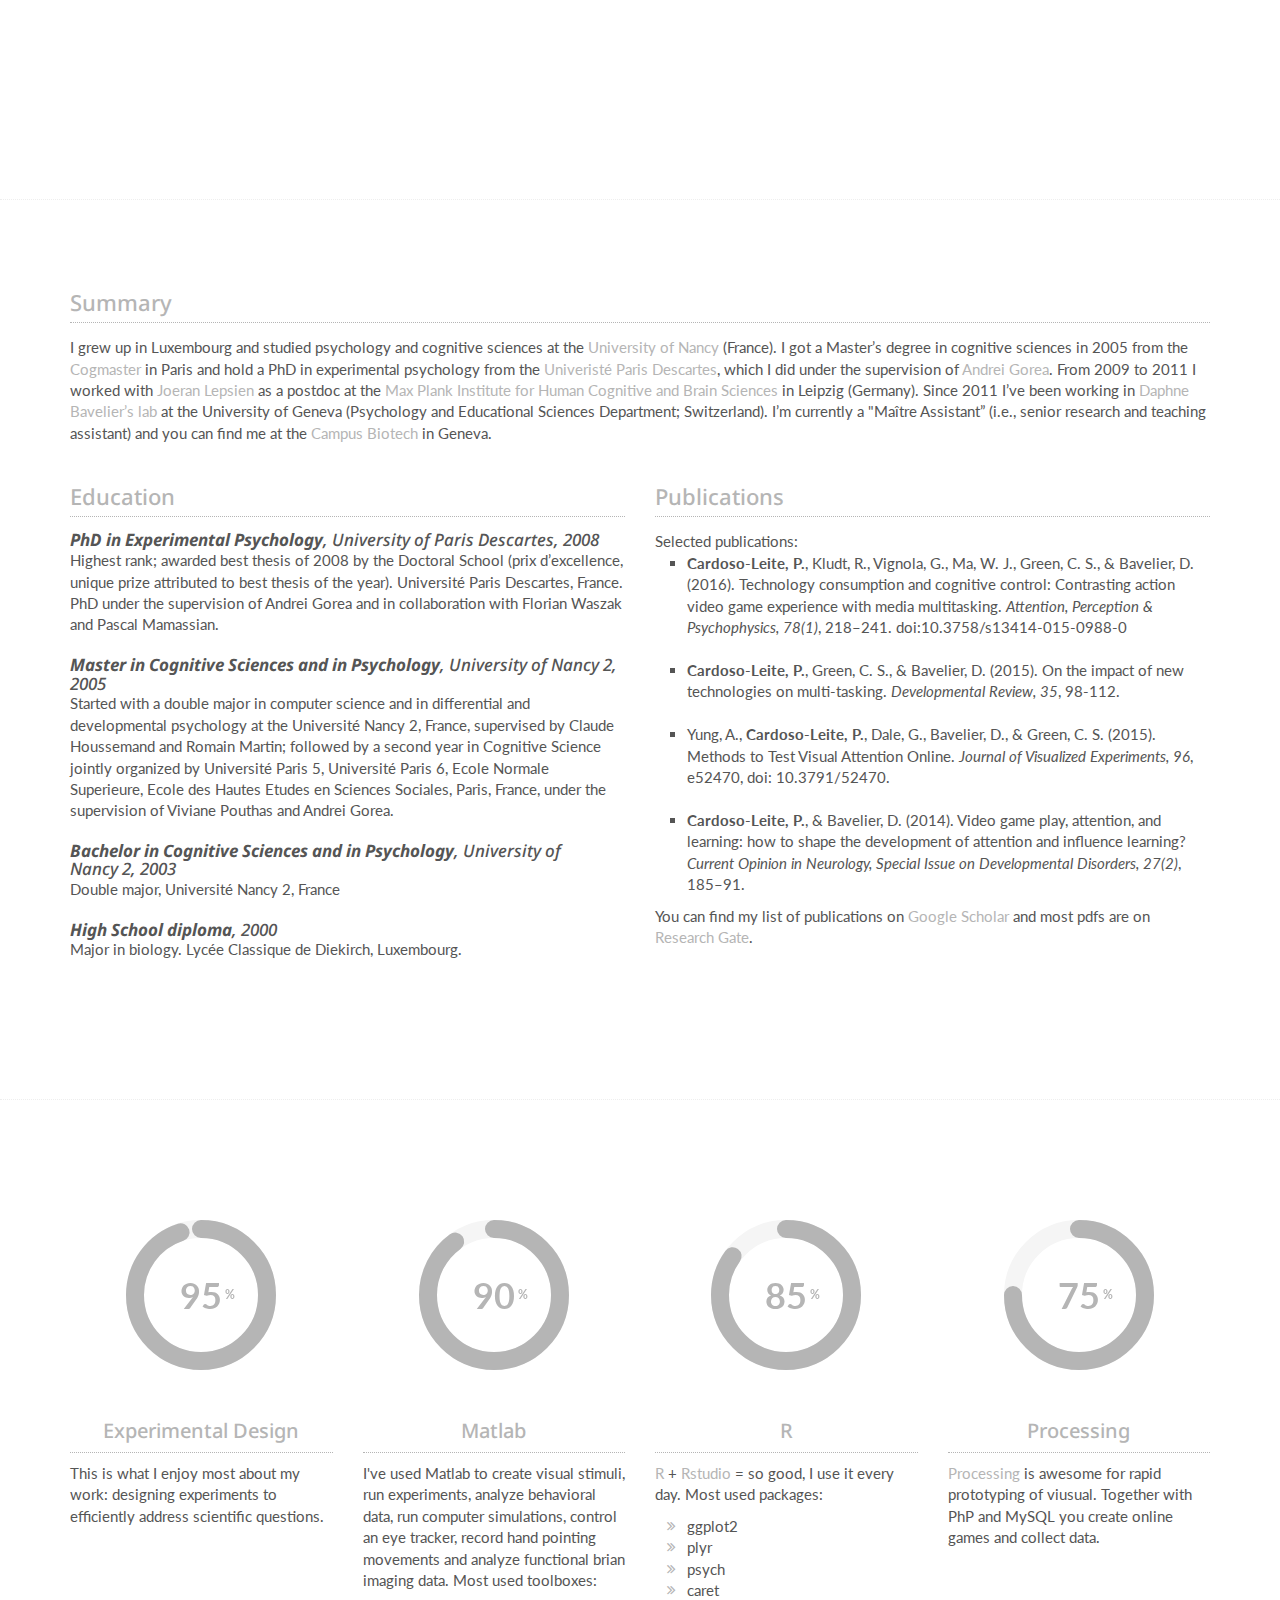
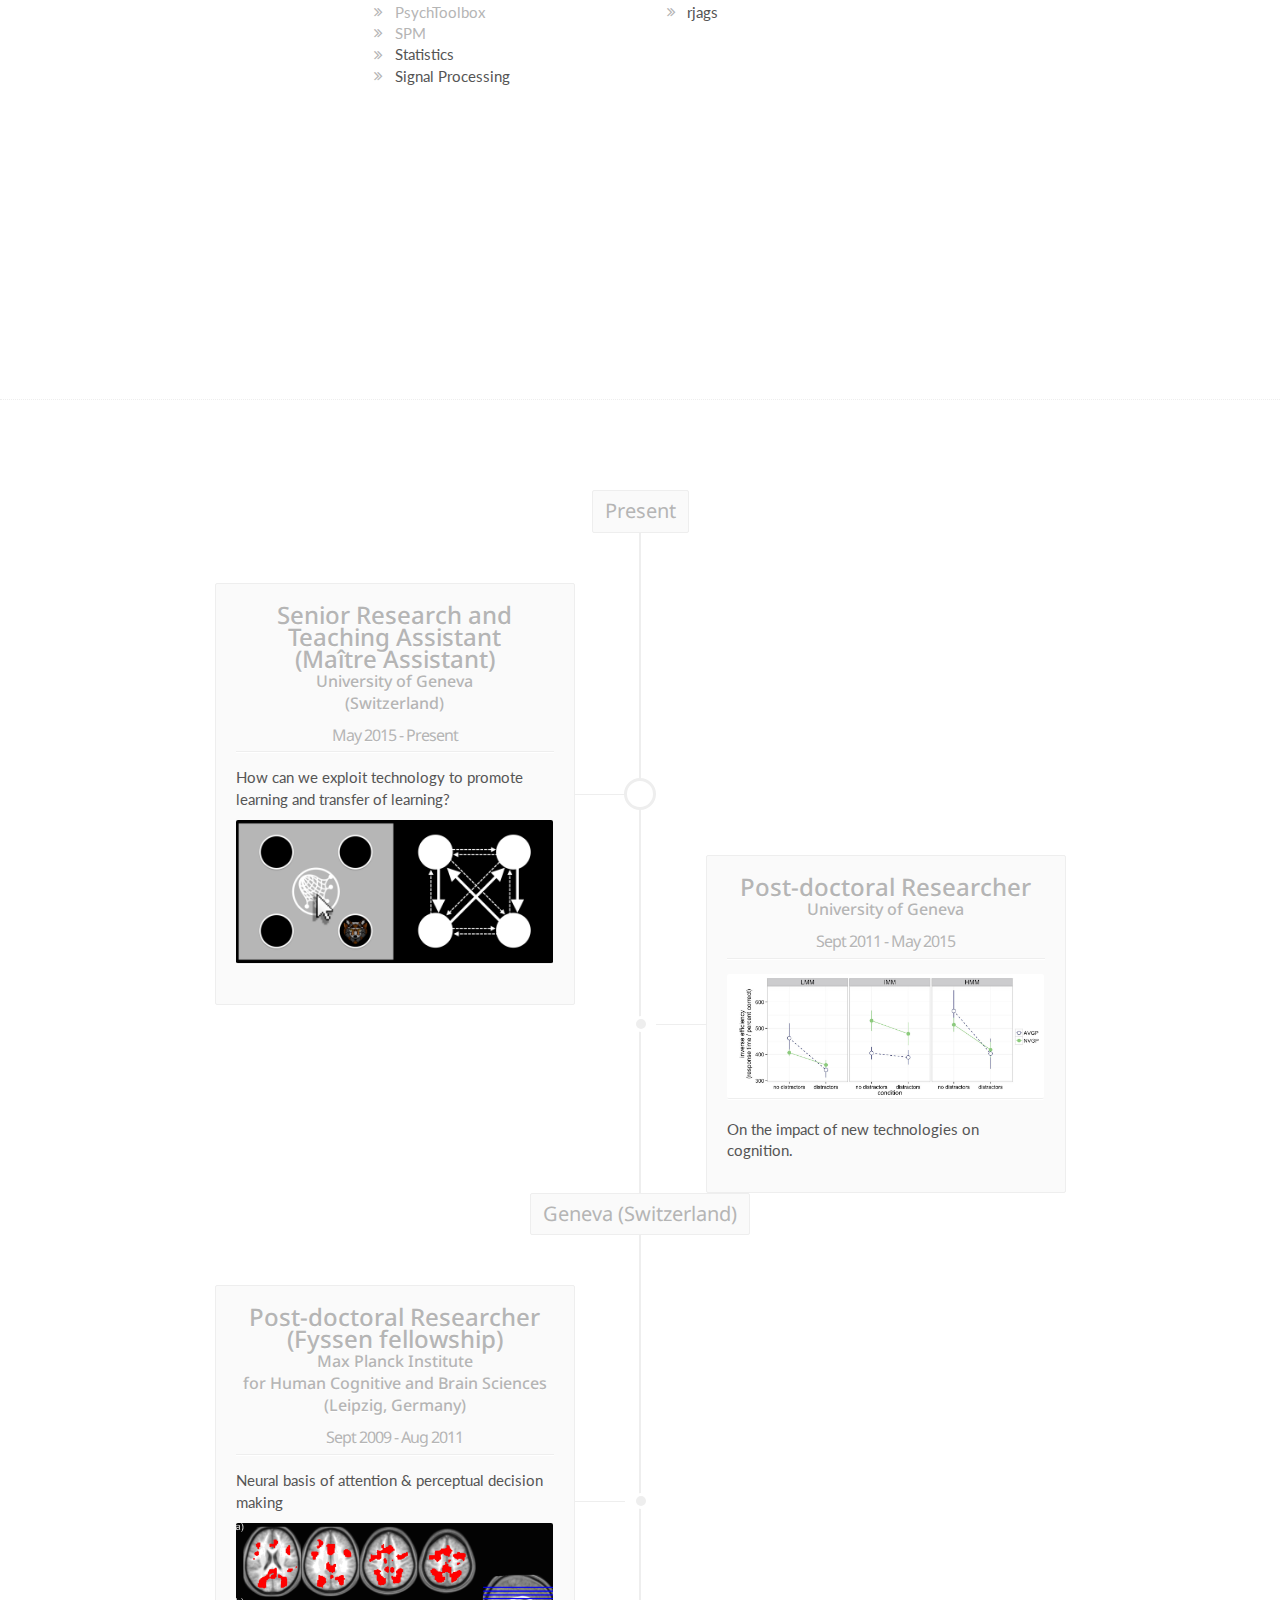
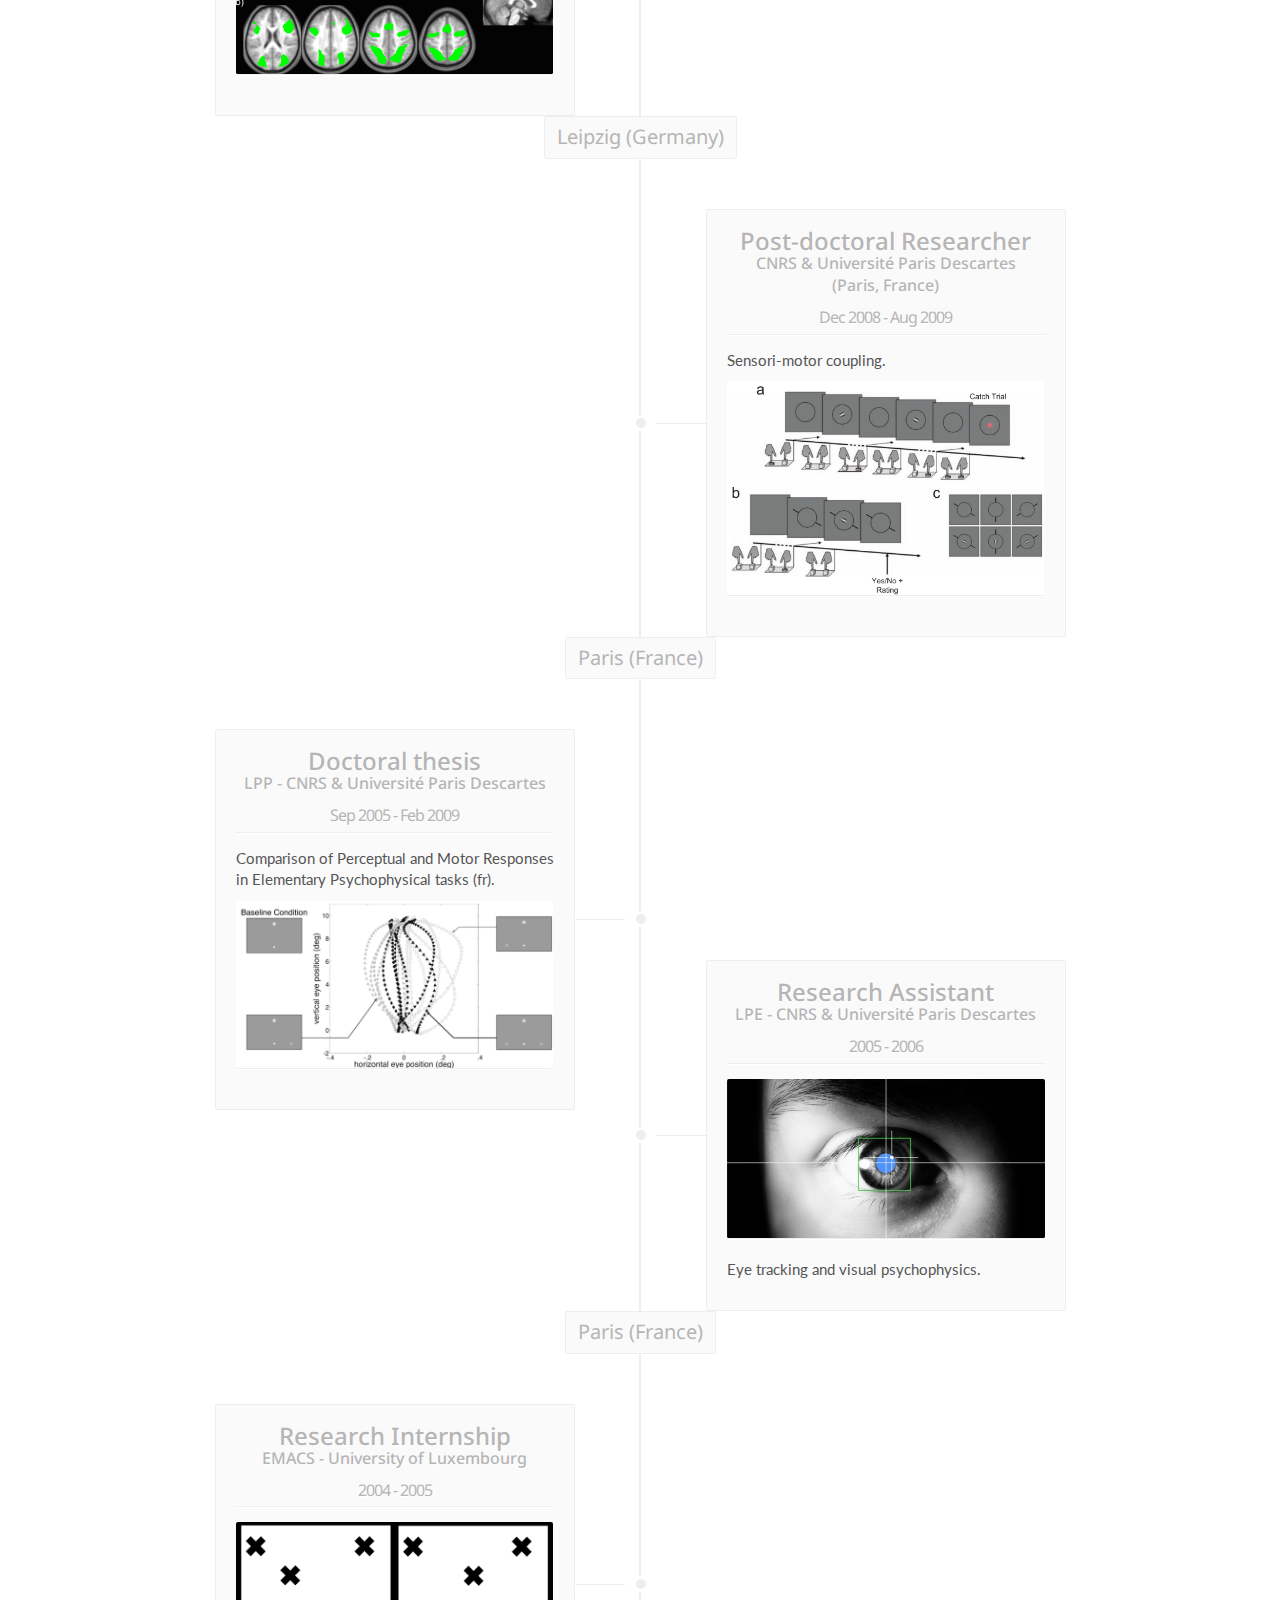
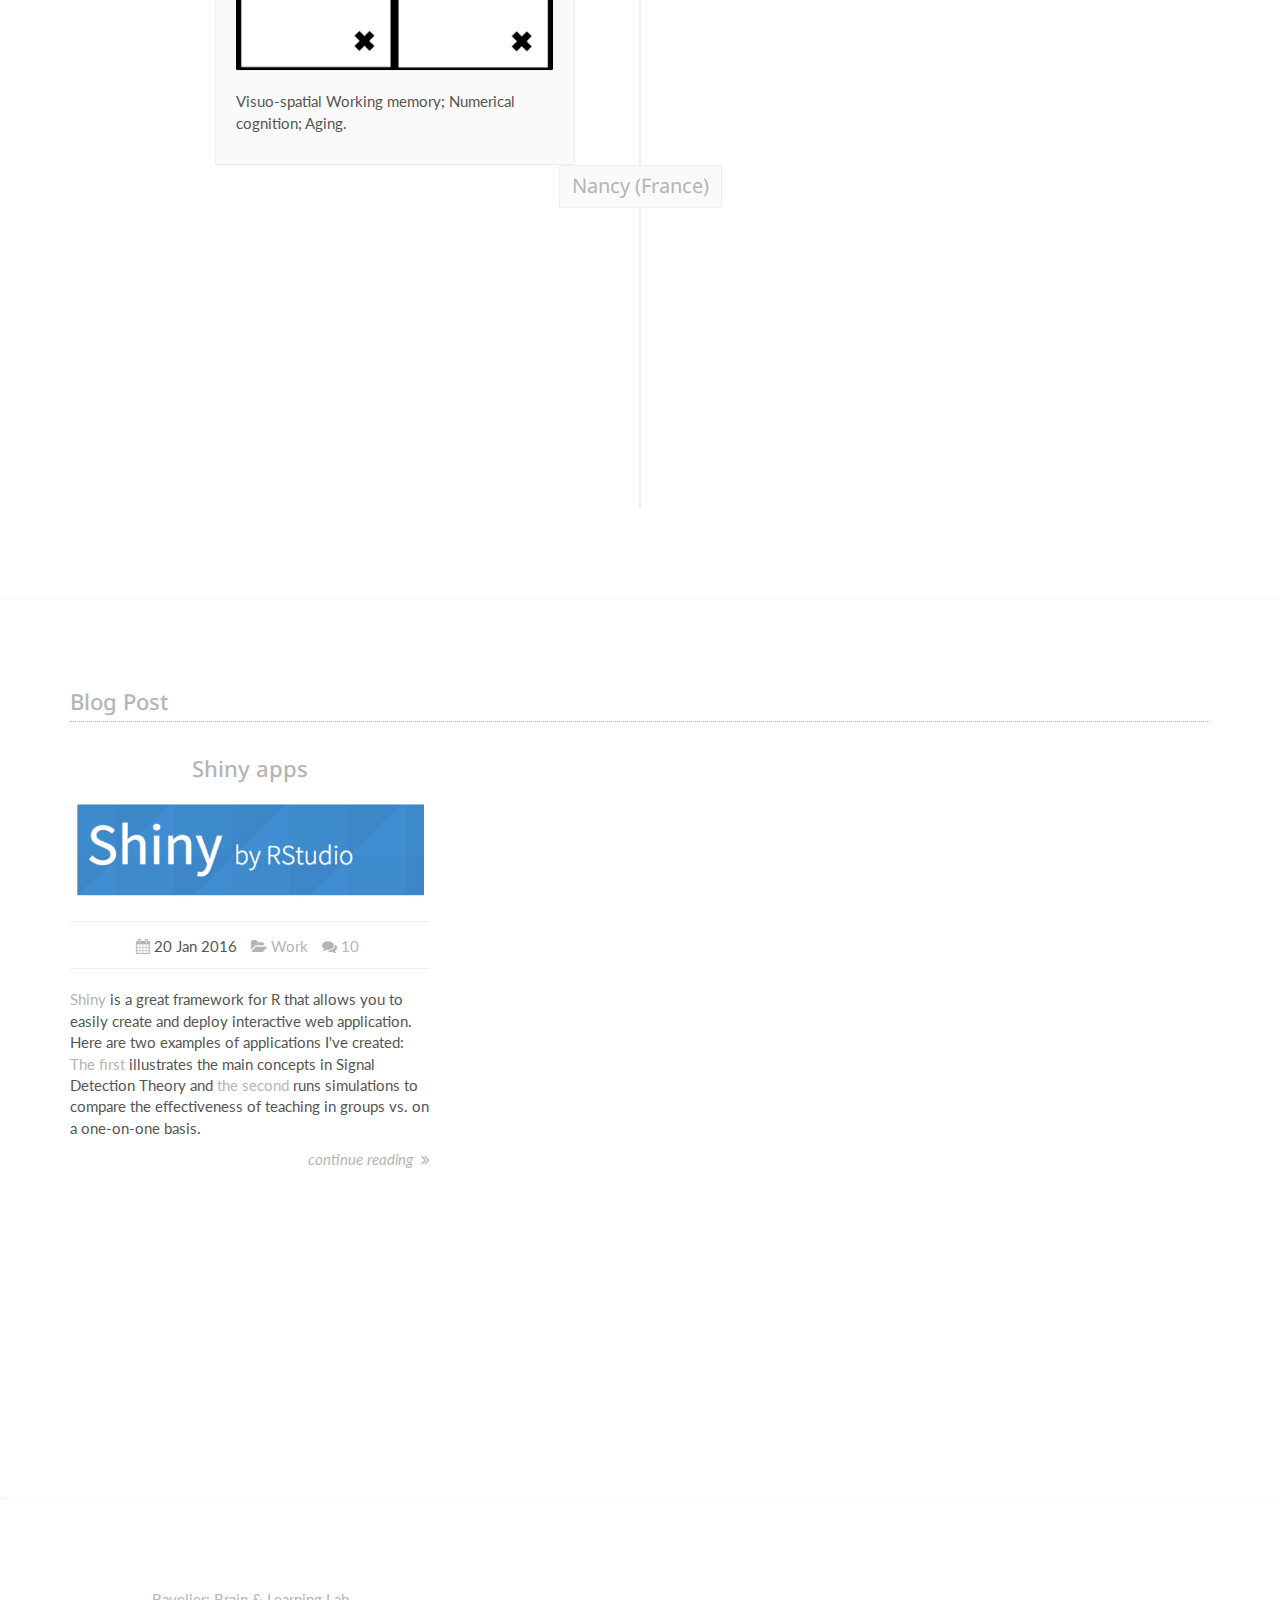
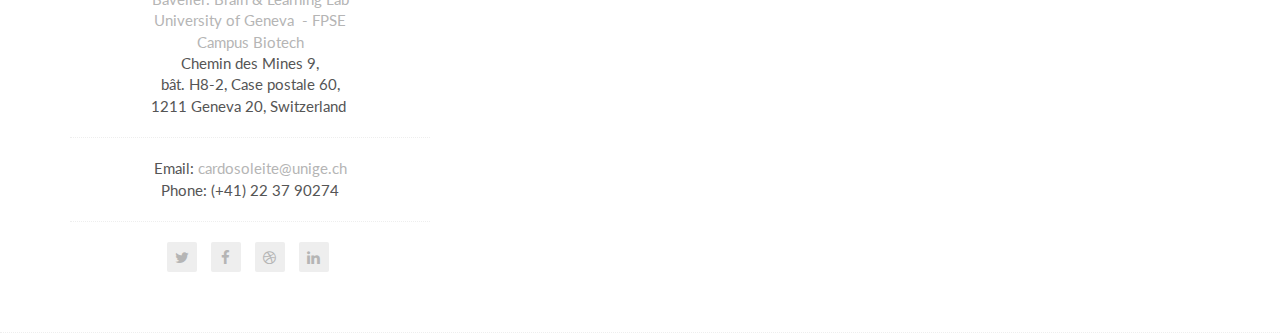
==== commit 9534e90a: "minor changes" ====
--- a/index.html
+++ b/index.html
@@ -813,10 +813,10 @@
     <div class="container">
       <ul class="list-inline fa-ul archive">
         <li><i class="fa-li fa fa-save"></i><a href="assets/pdf/p15e_CV012016.pdf">Download CV as PDF</a></li>
-        <li><i class="fa-li fa fa-print"></i><a href="#">Print CV</a></li>
+        <!-- <li><i class="fa-li fa fa-print"></i><a href="#">Print CV</a></li> -->
       </ul>
 
-      <span class="copyright">All Rights Reserved &copy; 2015-2016.</span>
+      <span class="copyright">p15e &copy; 2016.</span>
     </div>
   </footer>
   <!-- FOOTER -->
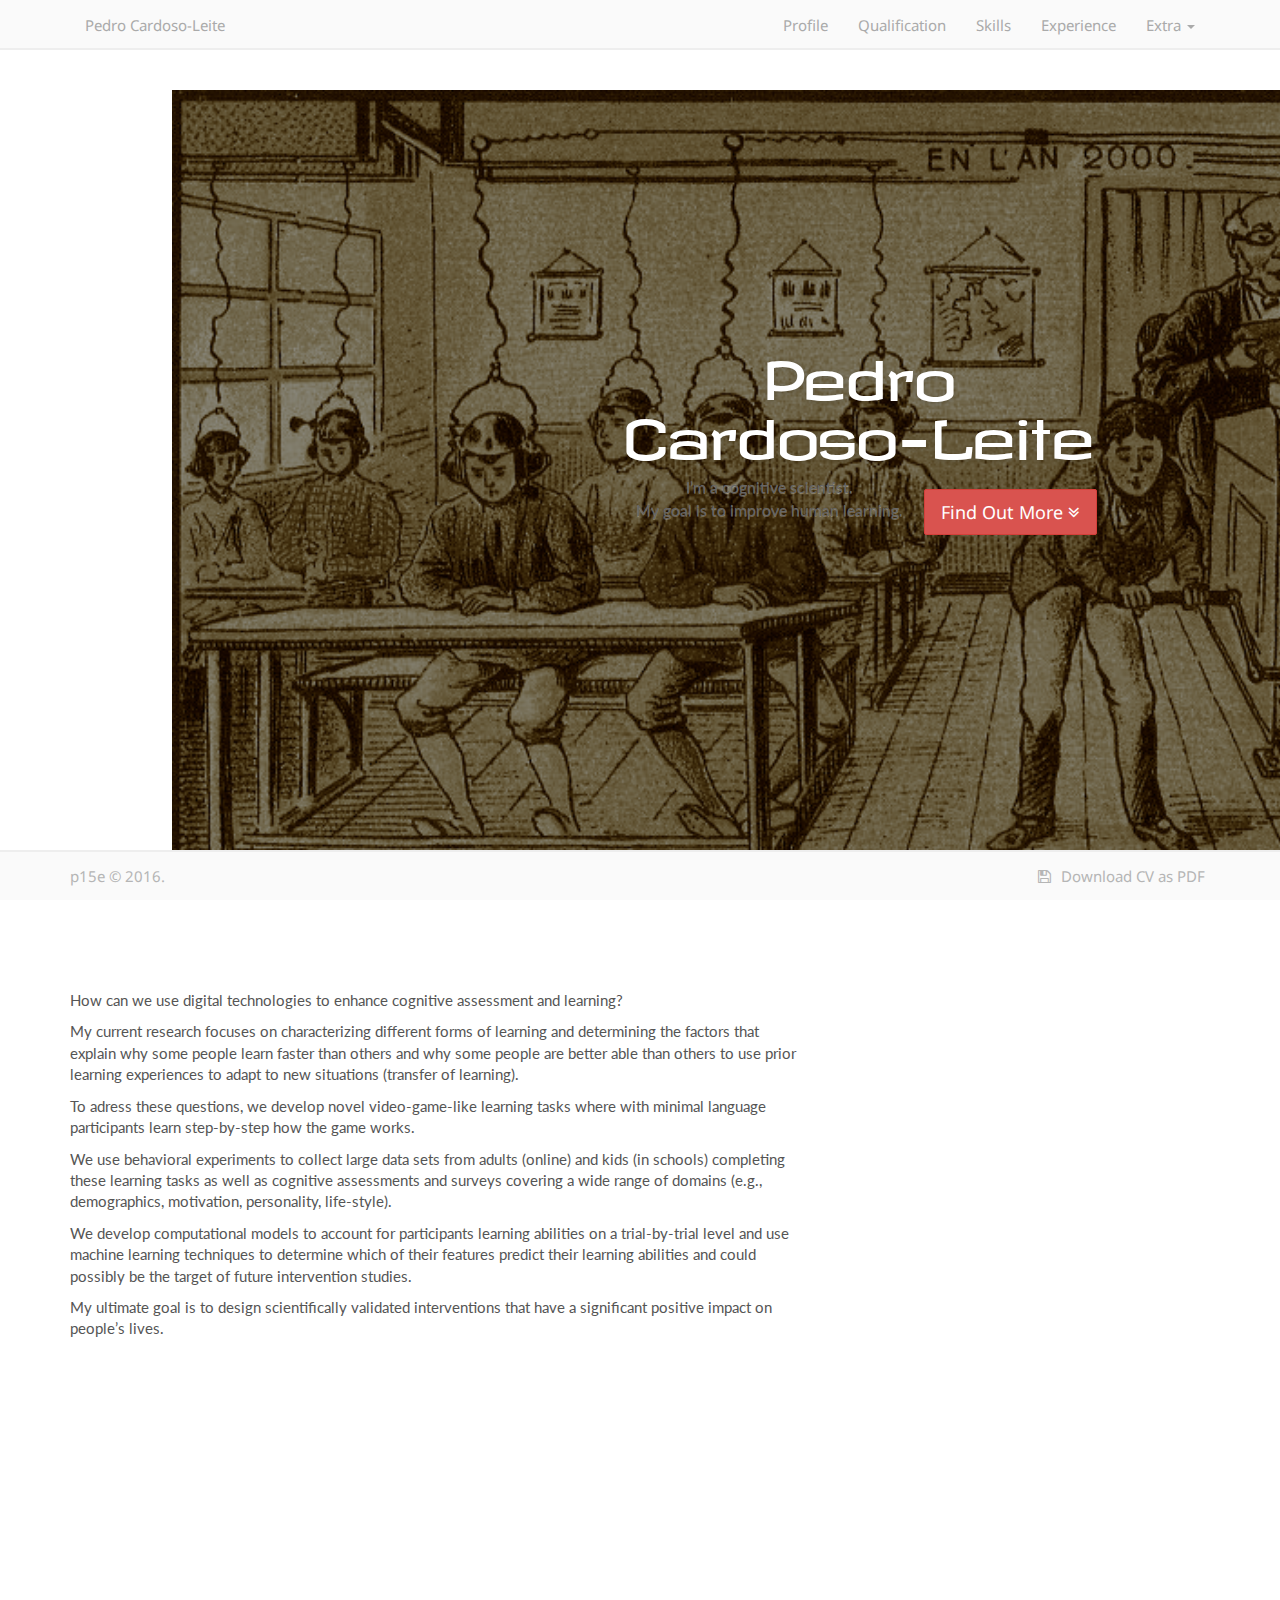
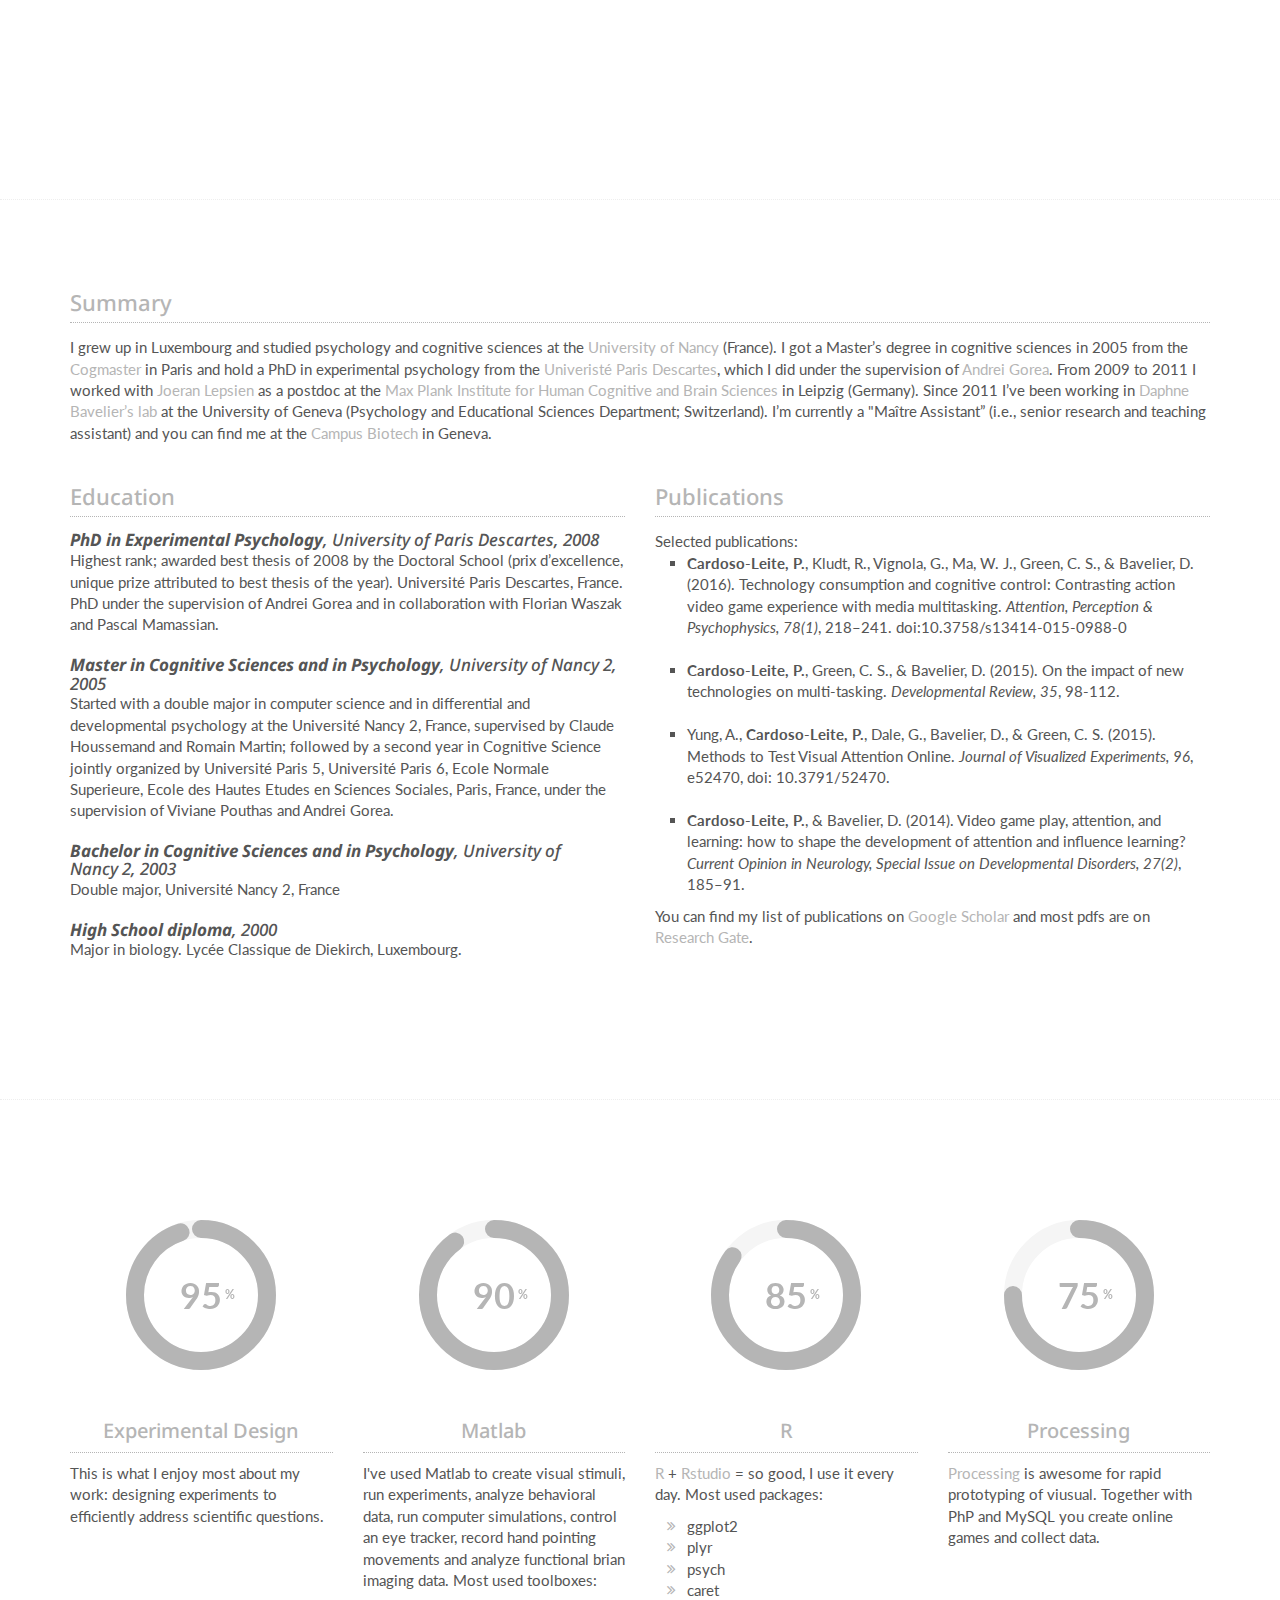
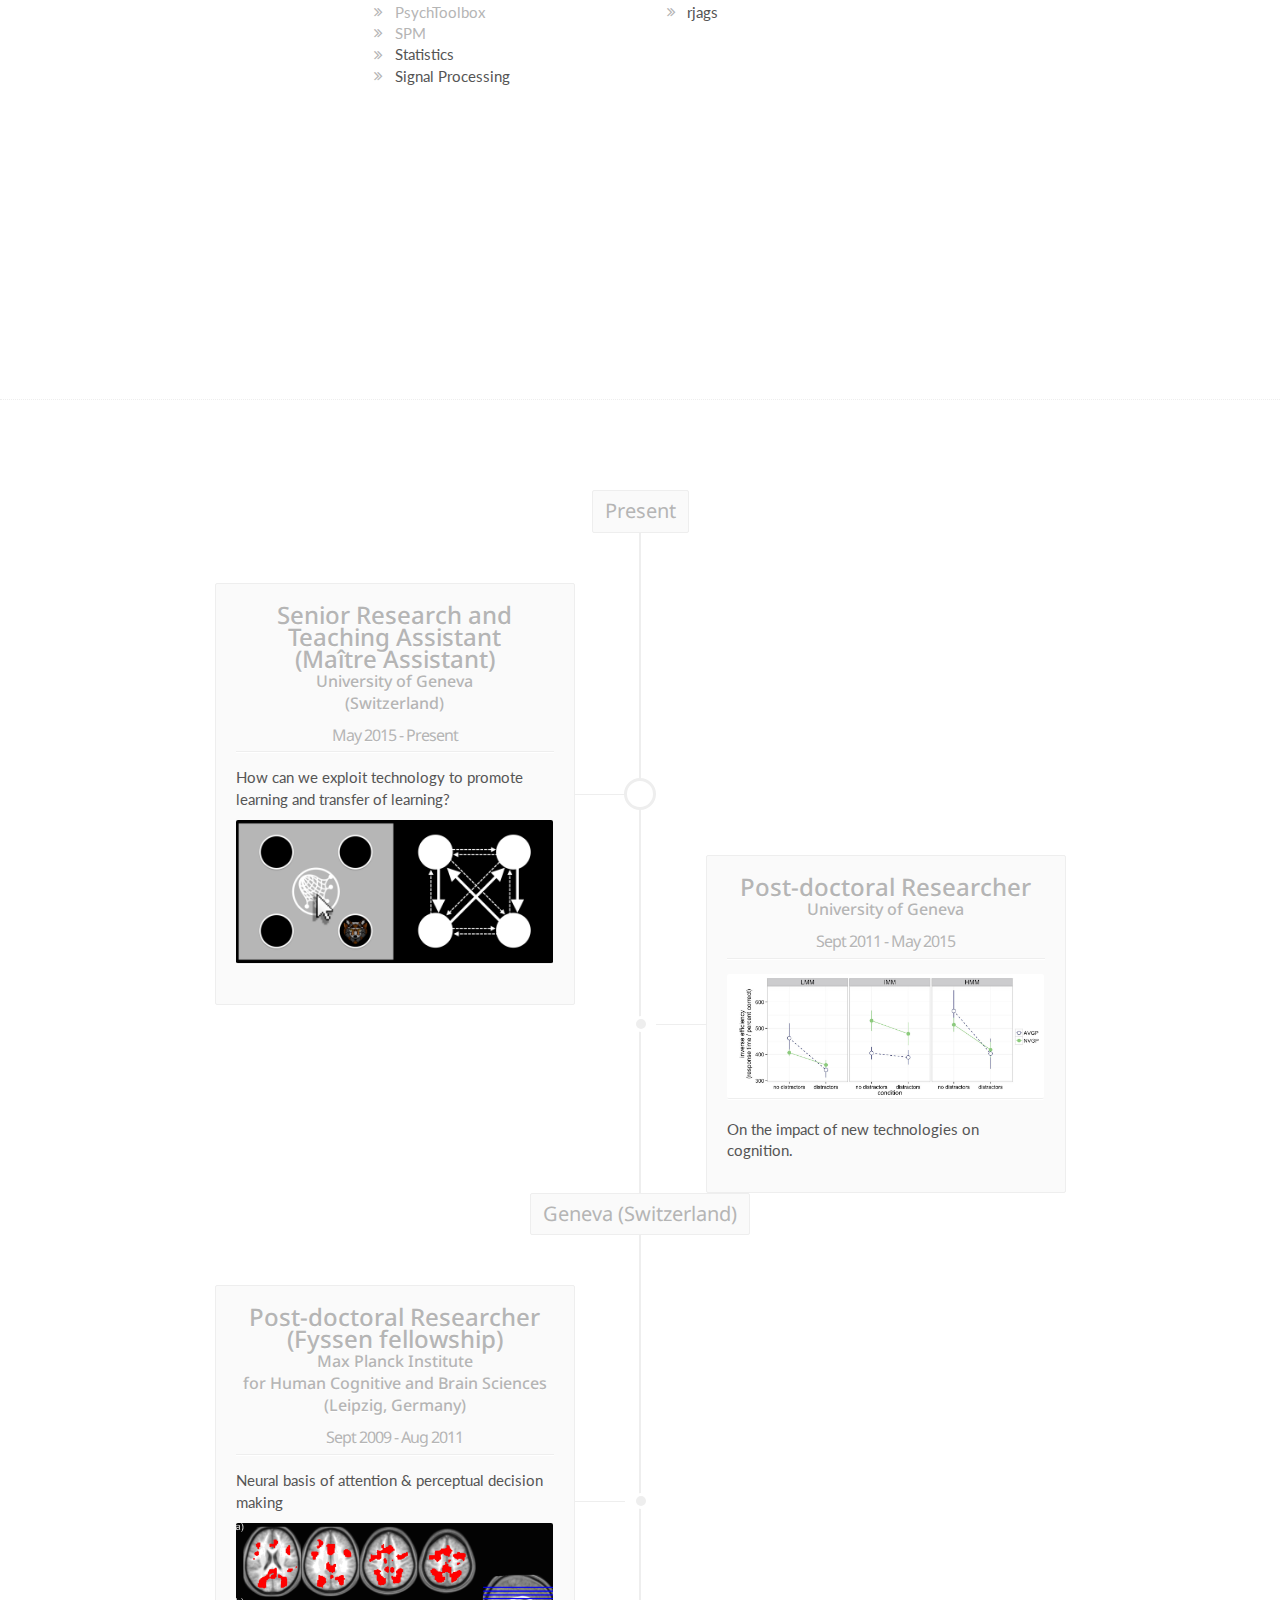
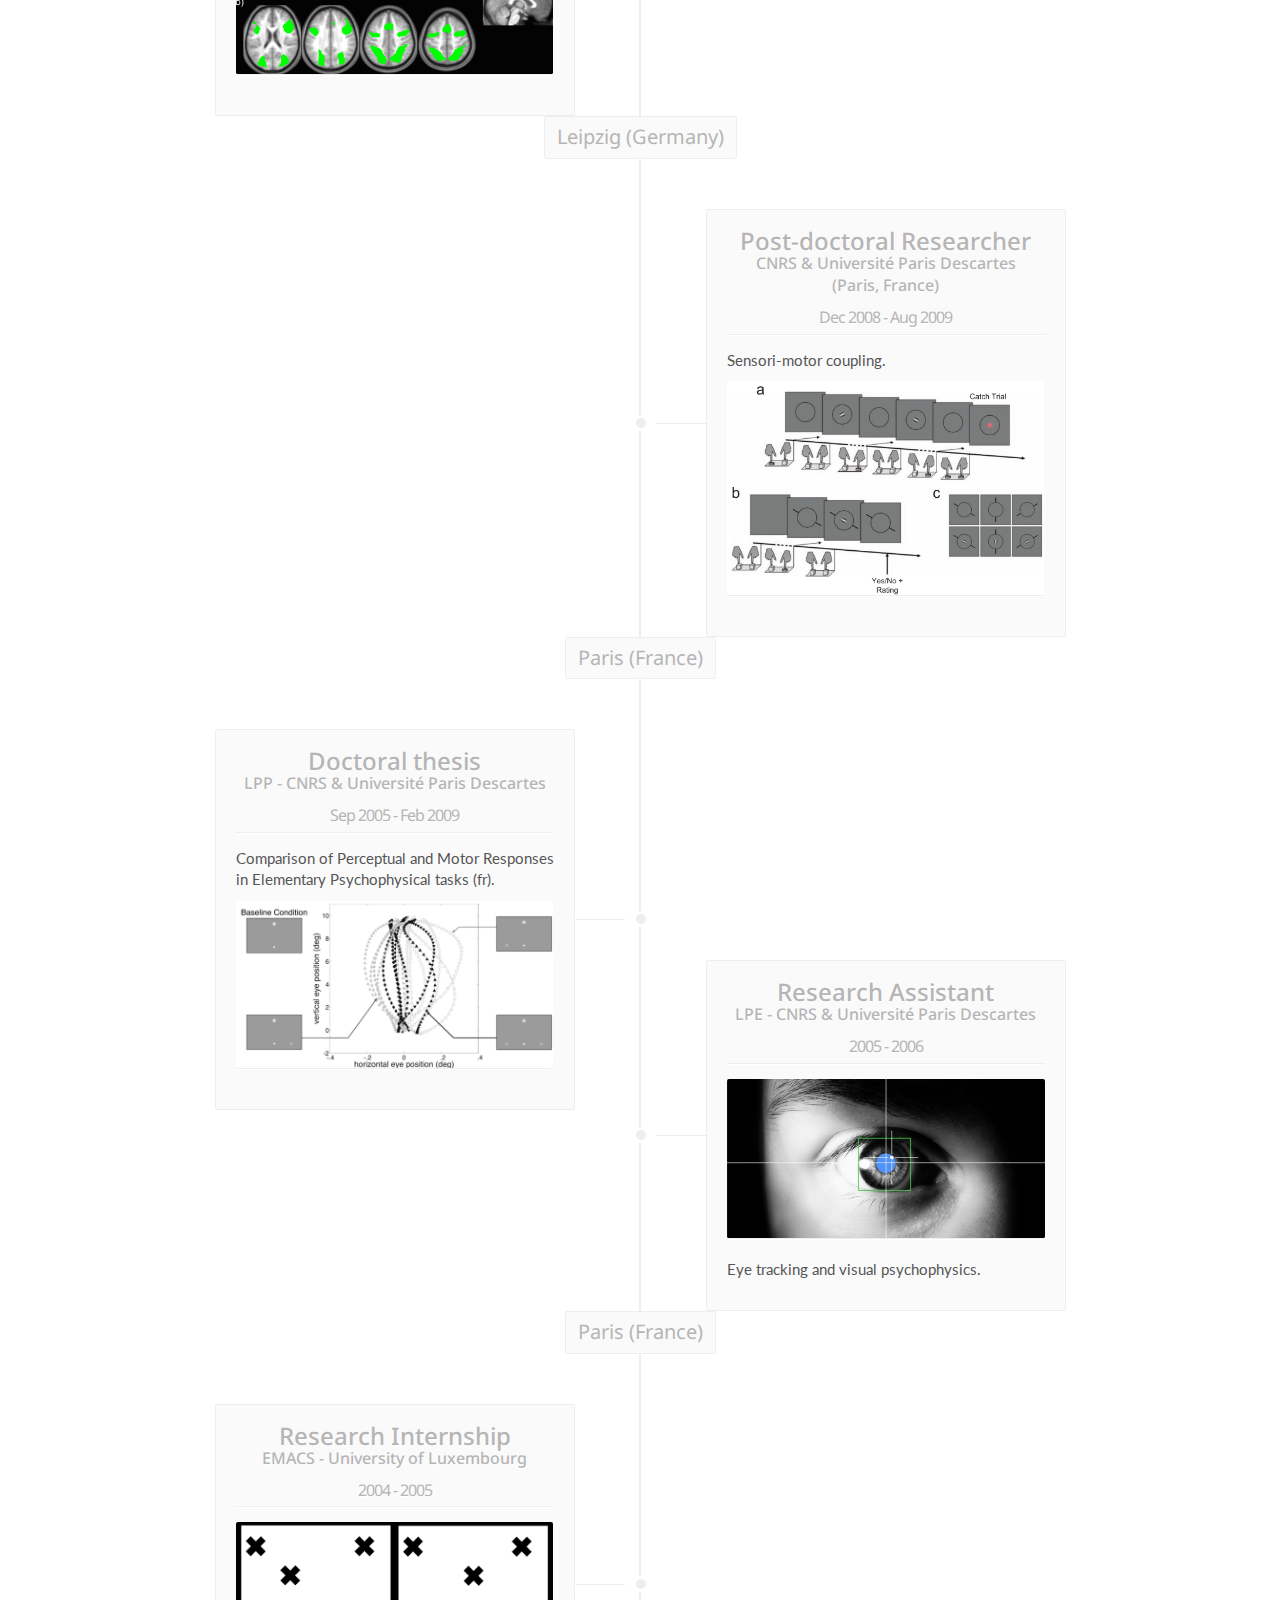
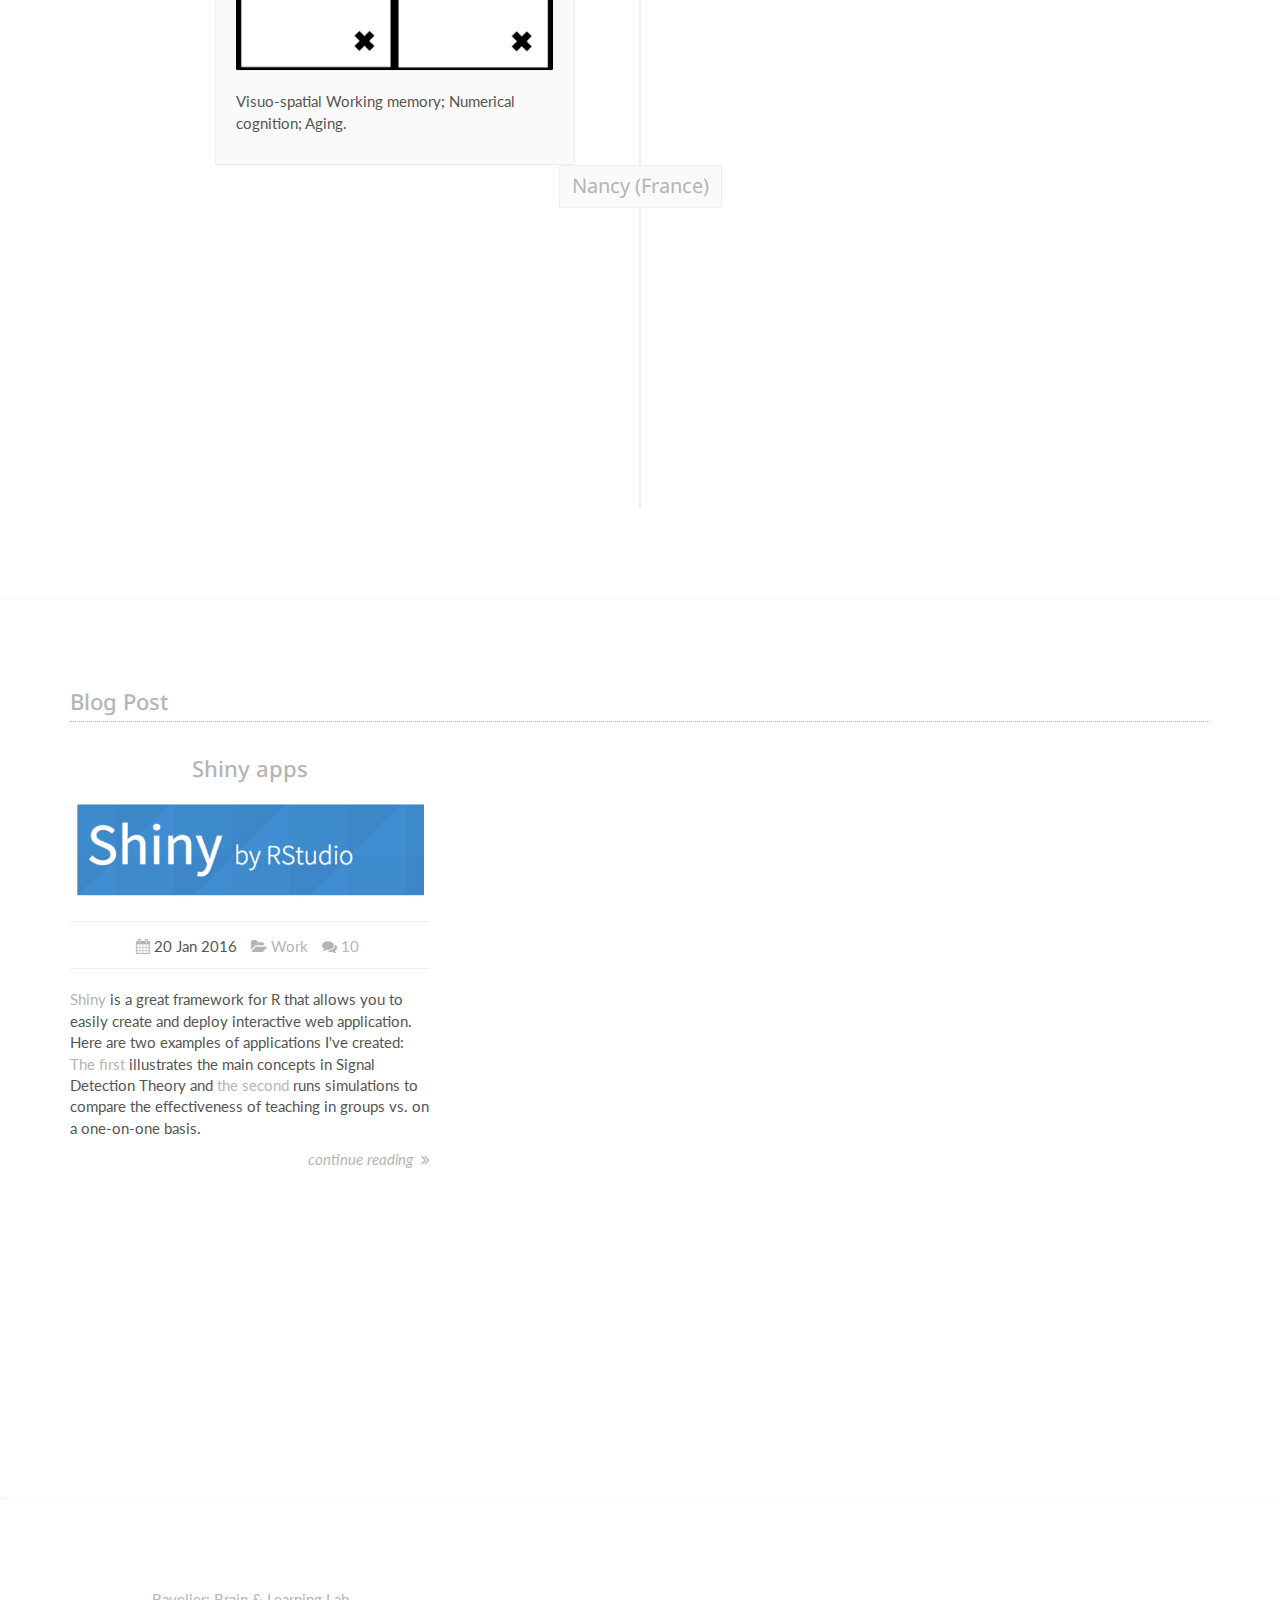
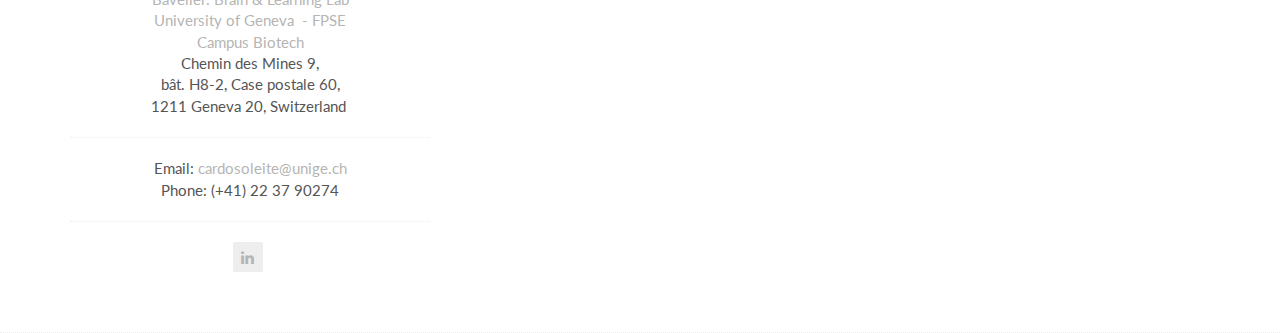
==== commit 41ebe70d: "linkedin" ====
--- a/index.html
+++ b/index.html
@@ -794,10 +794,10 @@
 
 
           <ul class="list-unstyled list-inline social">
-            <li><a class="social-icon twitter-icon" href="#"><i class="fa fa-twitter"></i></a></li>
+            <!-- <li><a class="social-icon twitter-icon" href="#"><i class="fa fa-twitter"></i></a></li>
             <li><a class="social-icon facebook-icon" href="#"><i class="fa fa-facebook"></i></a></li>
-            <li><a class="social-icon dribbble-icon" href="#"><i class="fa fa-dribbble"></i></a></li>
-            <li><a class="social-icon linkedin-icon" href="#"><i class="fa fa-linkedin"></i></a></li>
+            <li><a class="social-icon dribbble-icon" href="#"><i class="fa fa-dribbble"></i></a></li> -->
+            <li><a class="social-icon linkedin-icon" href="https://ch.linkedin.com/in/pedro-cardoso-leite-aa484457"><i class="fa fa-linkedin"></i></a></li>
           </ul>
         </div>
 
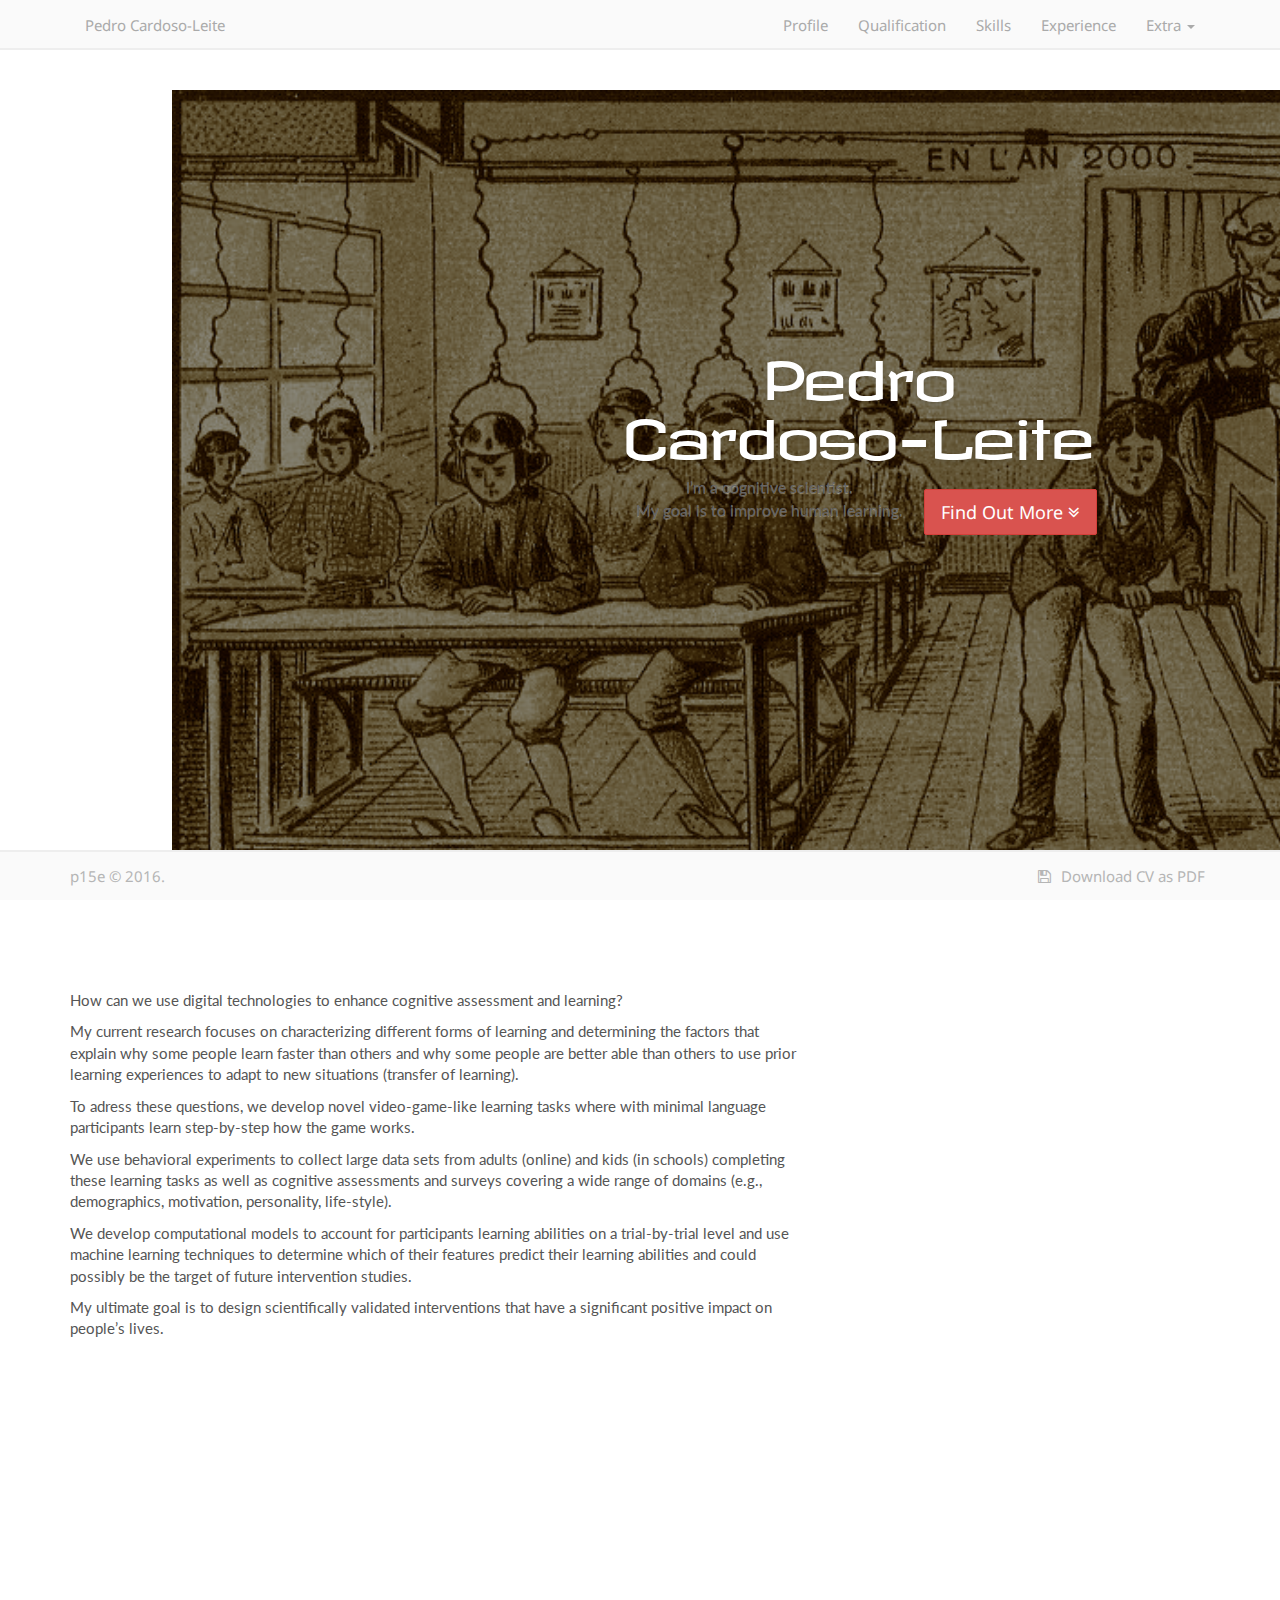
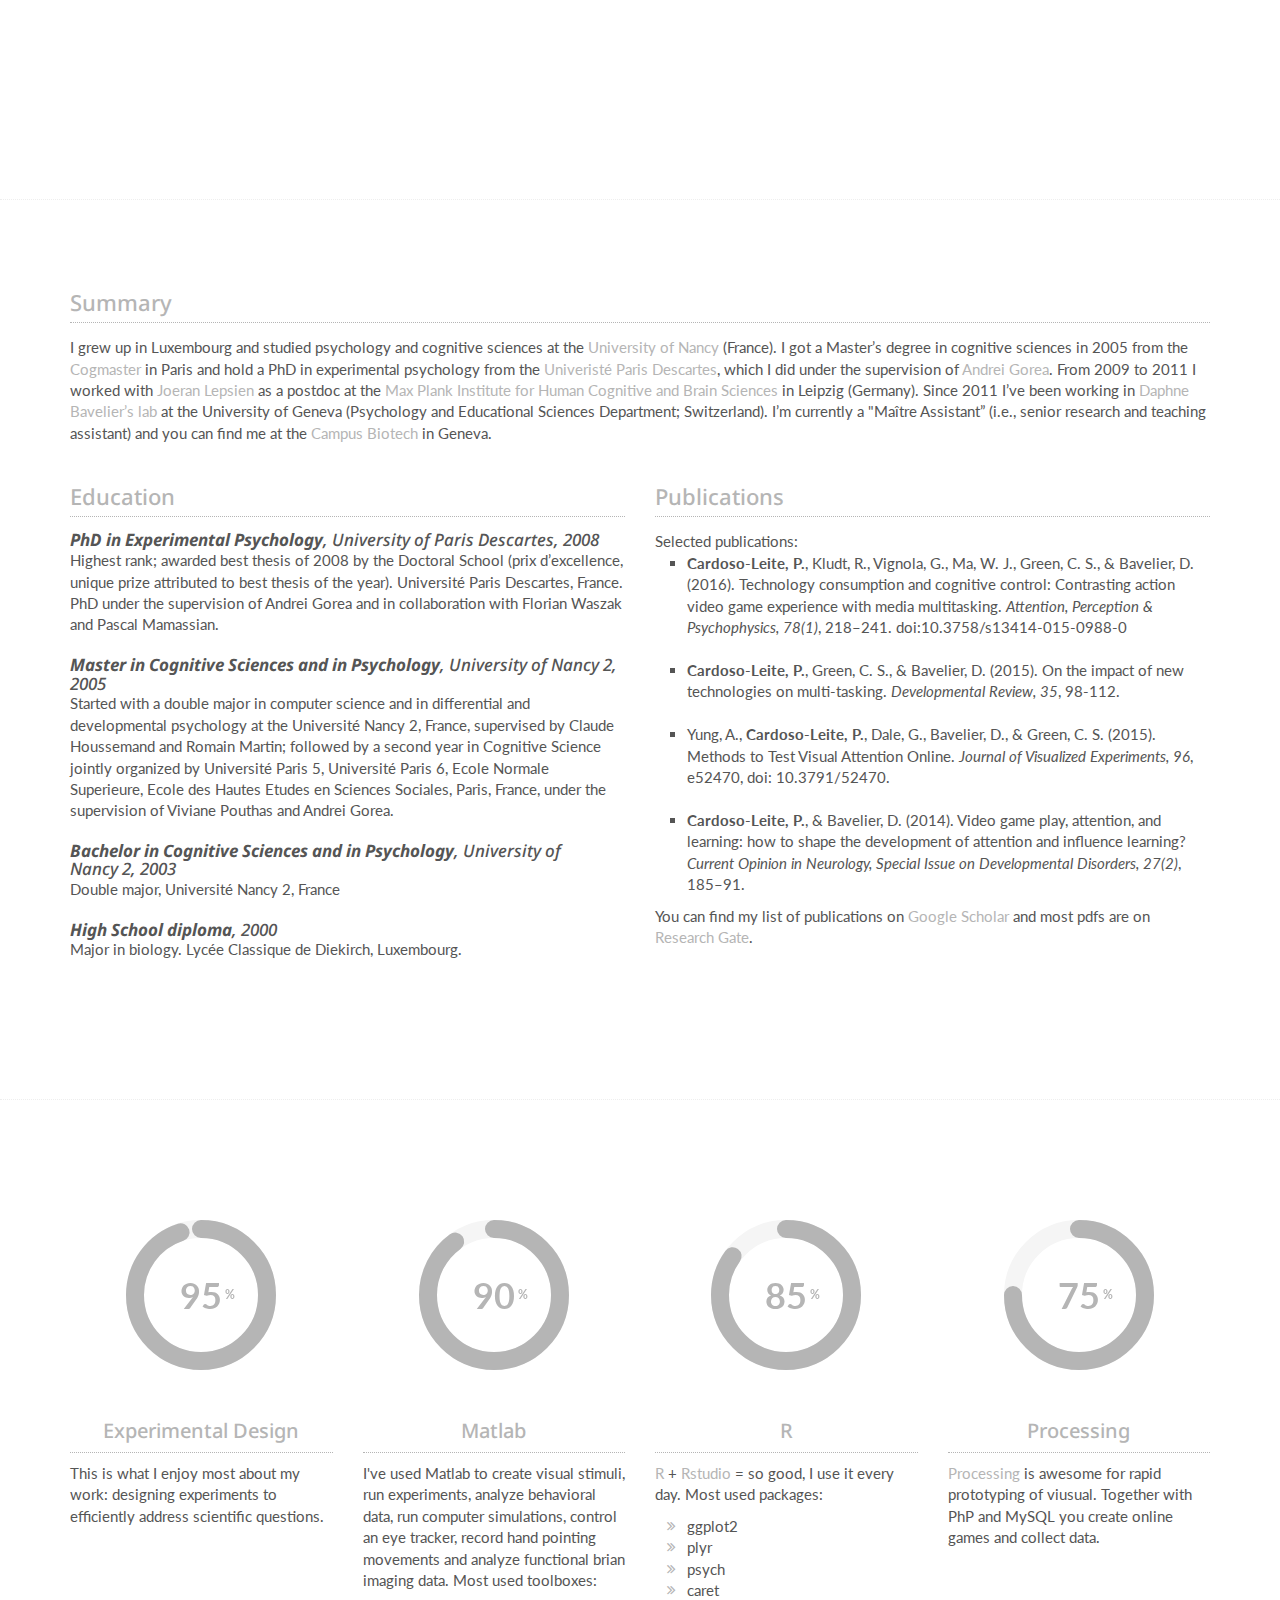
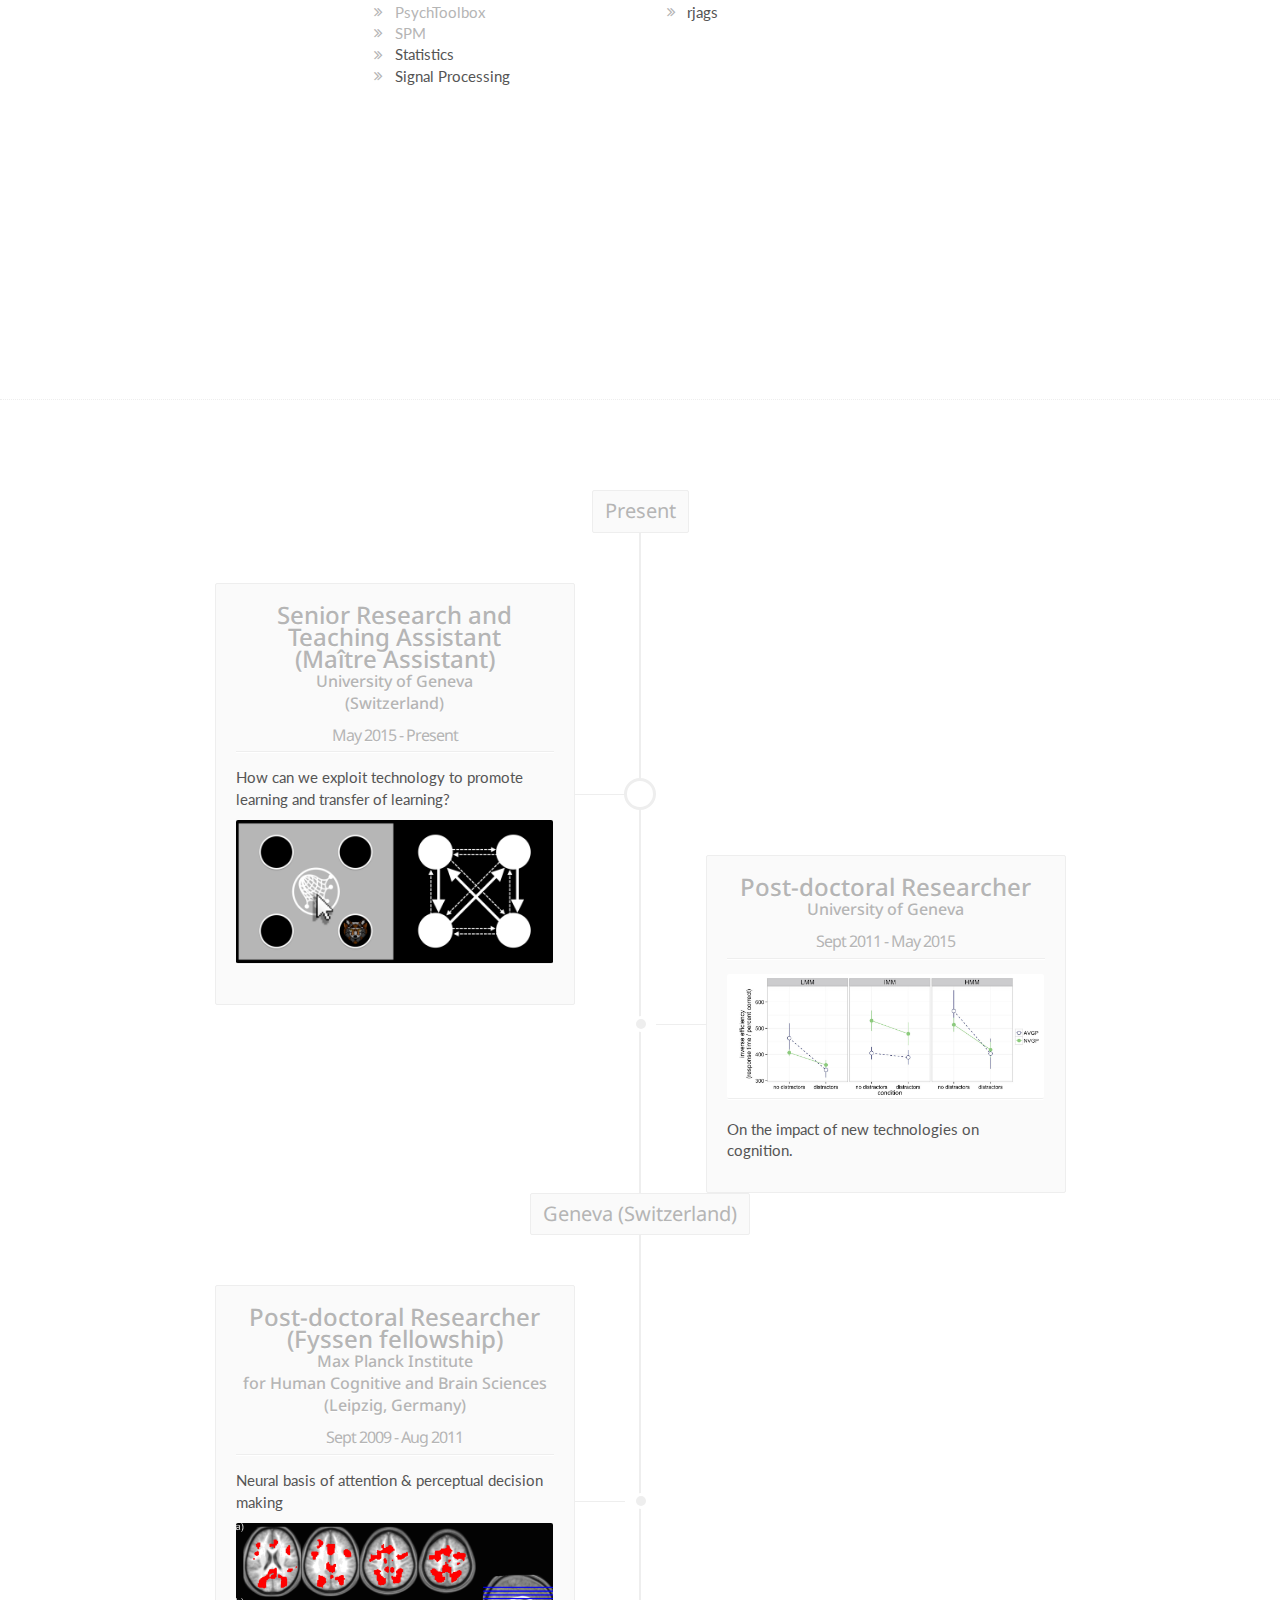
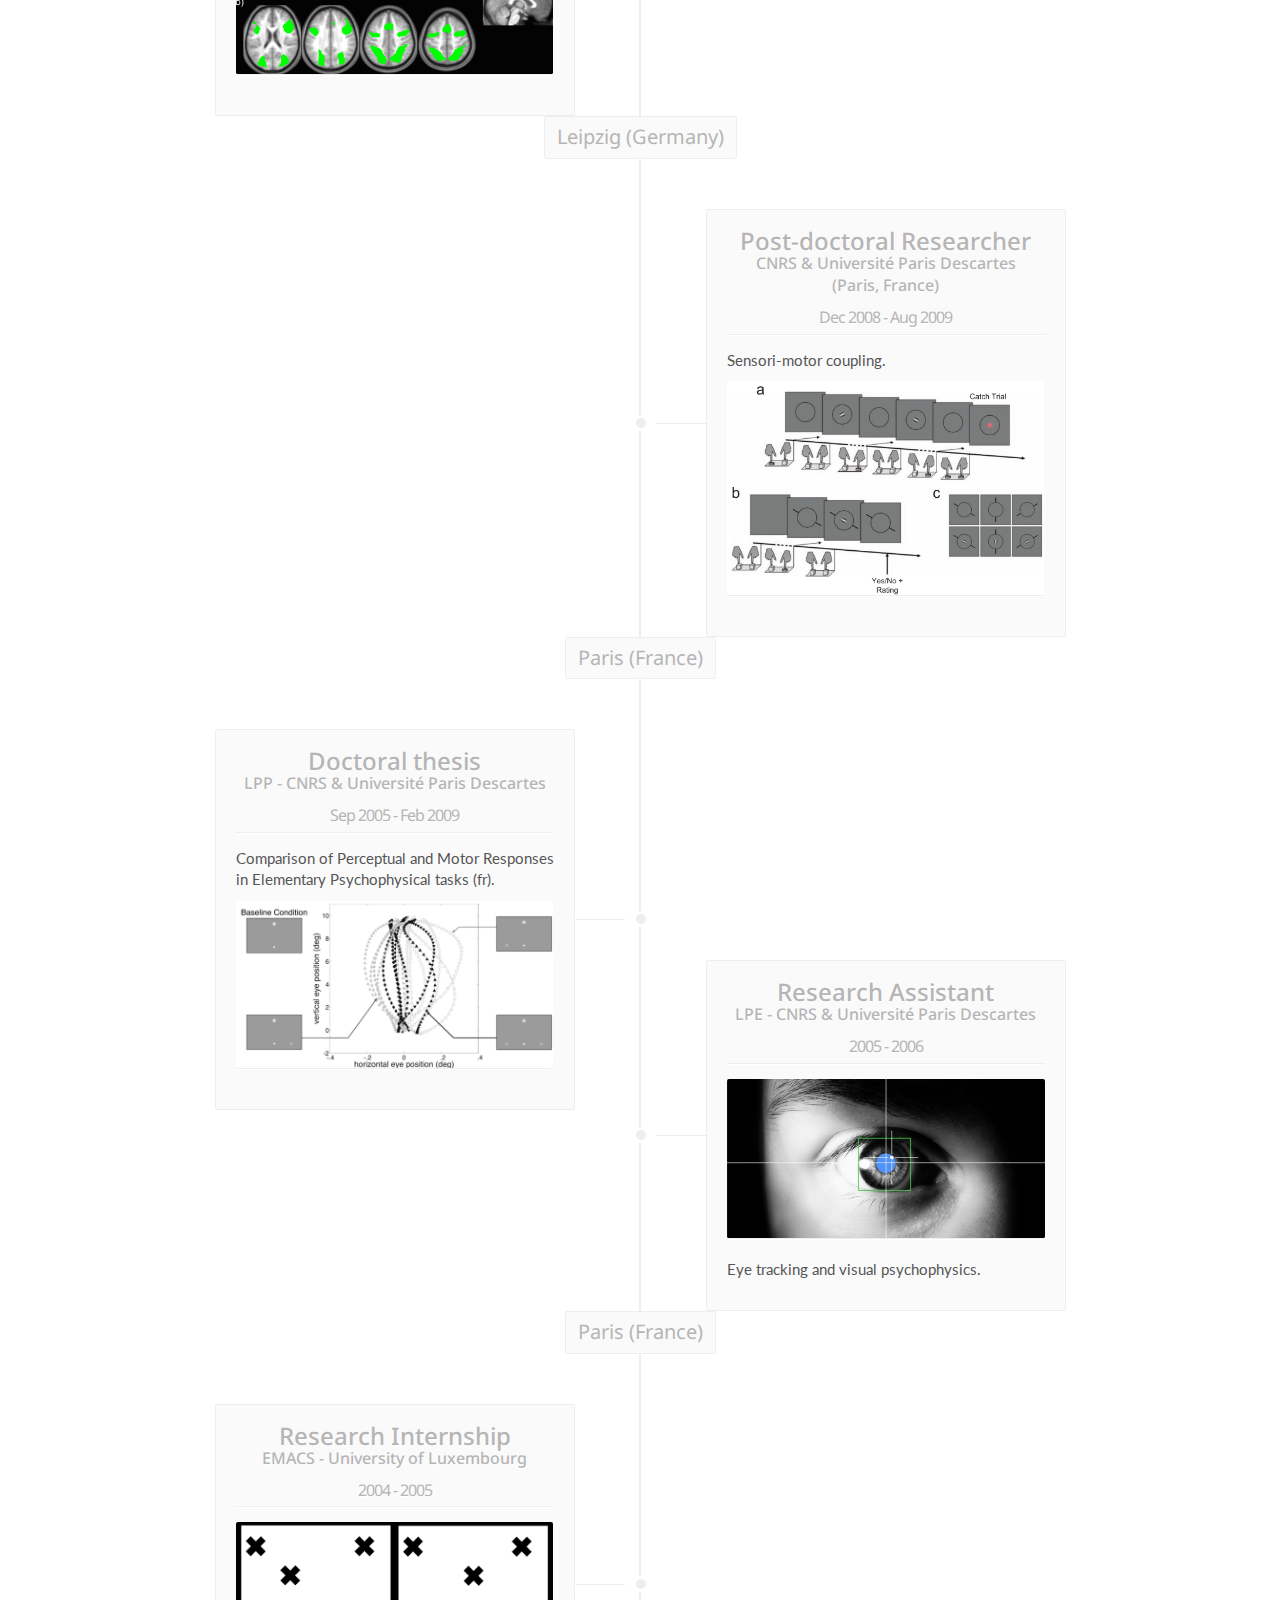
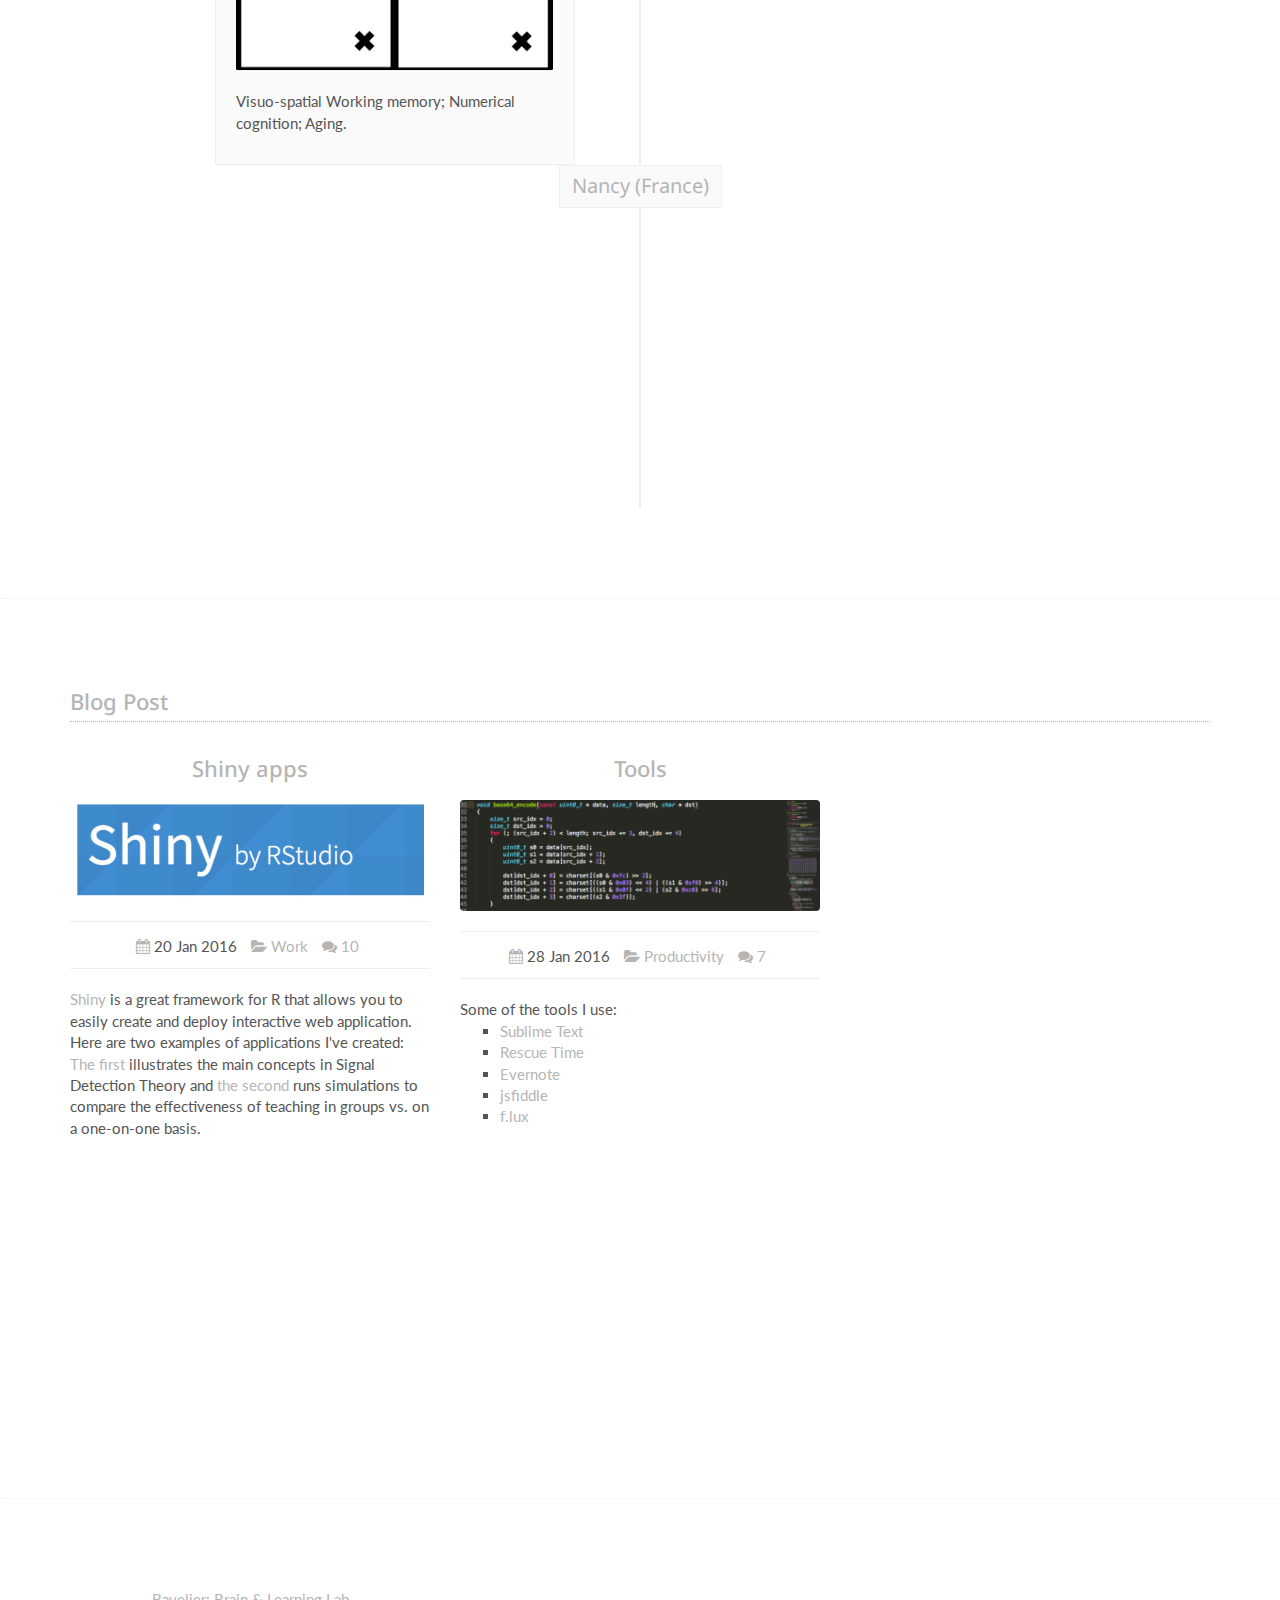
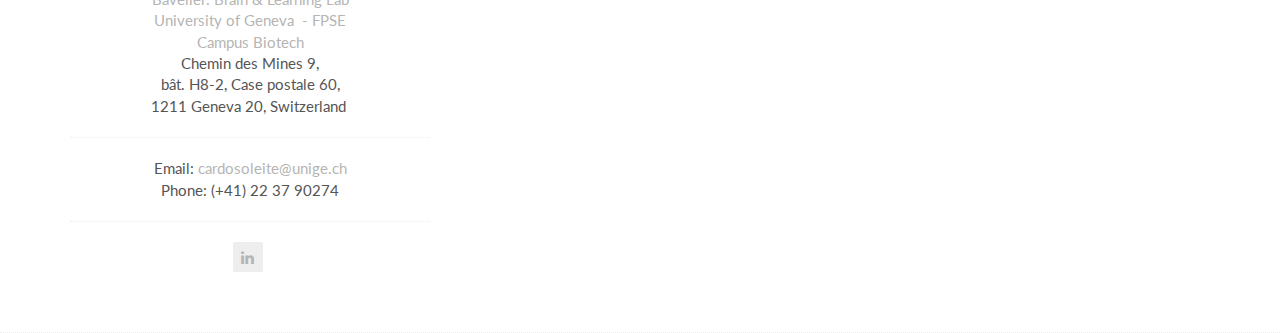
==== commit 6e8dc087: "blog post: tools" ====
--- a/index.html
+++ b/index.html
@@ -681,34 +681,47 @@
               </p>
 
 
-              <a class="pull-right" href="#"><i>continue reading &nbsp;<i class="fa fa-angle-double-right"></i></i></a>
+              <!-- <a class="pull-right" href="#"><i>continue reading &nbsp;<i class="fa fa-angle-double-right"></i></i></a> -->
+
             </div>
           </div>
 
 
 
 
-<!-- 
+
           <div class="col-md-4 col-sm-6">
             <div class="blog-post">
-              <h3 class="blog-title"><a href="#">Vacation Go!</a></h3>
-
-              <img class="blog-thumb" src="img/thumb/thumb-3.jpg" alt="">
+              <h3 class="blog-title"><a href="#">Tools</a></h3>
+
+              <img class="blog-thumb" src="assets/img/thumb/tools.png" alt="Tools">
 
               <div class="blog-meta">
                 <ul class="list-inline list-unstyled">
-                  <li><i class="fa fa-calendar"></i> 17 Sep 2012</li>
-                  <li><i class="fa fa-folder-open"></i> <a href="#">Travelling</a></li>
-                  <li><i class="fa fa-comments"></i> <a href="#">23</a></li>
+                  <li><i class="fa fa-calendar"></i> 28 Jan 2016</li>
+                  <li><i class="fa fa-folder-open"></i> <a href="#">Productivity</a></li>
+                  <li><i class="fa fa-comments"></i> <a href="#">7</a></li>
                 </ul>
               </div>
 
-              <p>Which. Seed divide subdue. And first that gathered earth whales shall tree after place also wherein saying created likeness fowl. Blessed fish green set fill saying greater you whales can't, form itself fifth created rule upon moving fourth. I green.</p>
-
-              <a class="pull-right" href="#"><i>continue reading &nbsp;<i class="fa fa-angle-double-right"></i></i></a>
+Some of the tools I use:
+<ul type="square">
+<li><a href="http://www.sublimetext.com/">Sublime Text</a></li>
+<li><a href="https://www.rescuetime.com/">Rescue Time</a></li>
+<li><a href="https://evernote.com/">Evernote</a></li>
+<li><a href="jsfiddle.net">jsfiddle</a></li>
+<li><a href="https://justgetflux.com/">f.lux</a></li>
+</li>
+</ul>
+
+              
+
+              <!-- <a class="pull-right" href="#"><i>continue reading &nbsp;<i class="fa fa-angle-double-right"></i></i></a> -->
             </div>
           </div>
 
+
+<!-- 
           <div class="col-md-4 col-sm-6">
             <div class="blog-post">
               <h3 class="blog-title"><a href="#">New Year Wish</a></h3>
